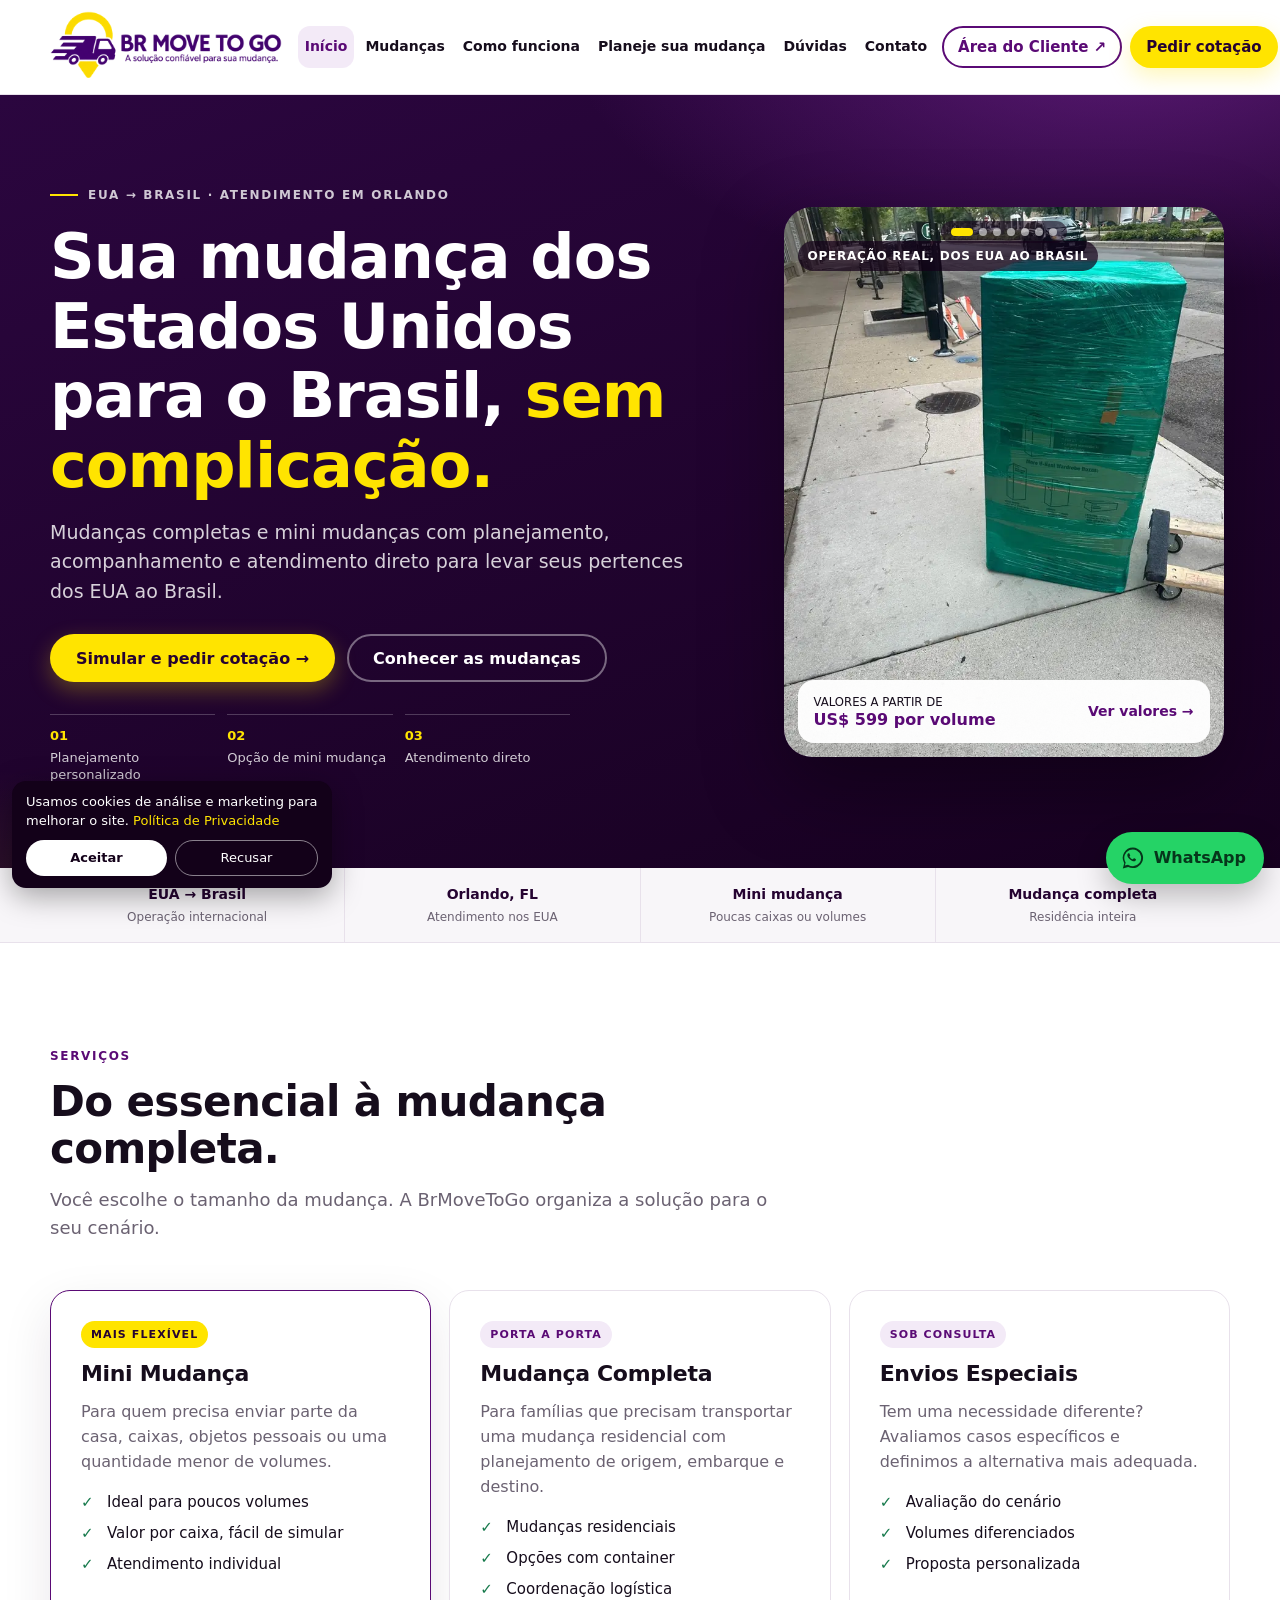
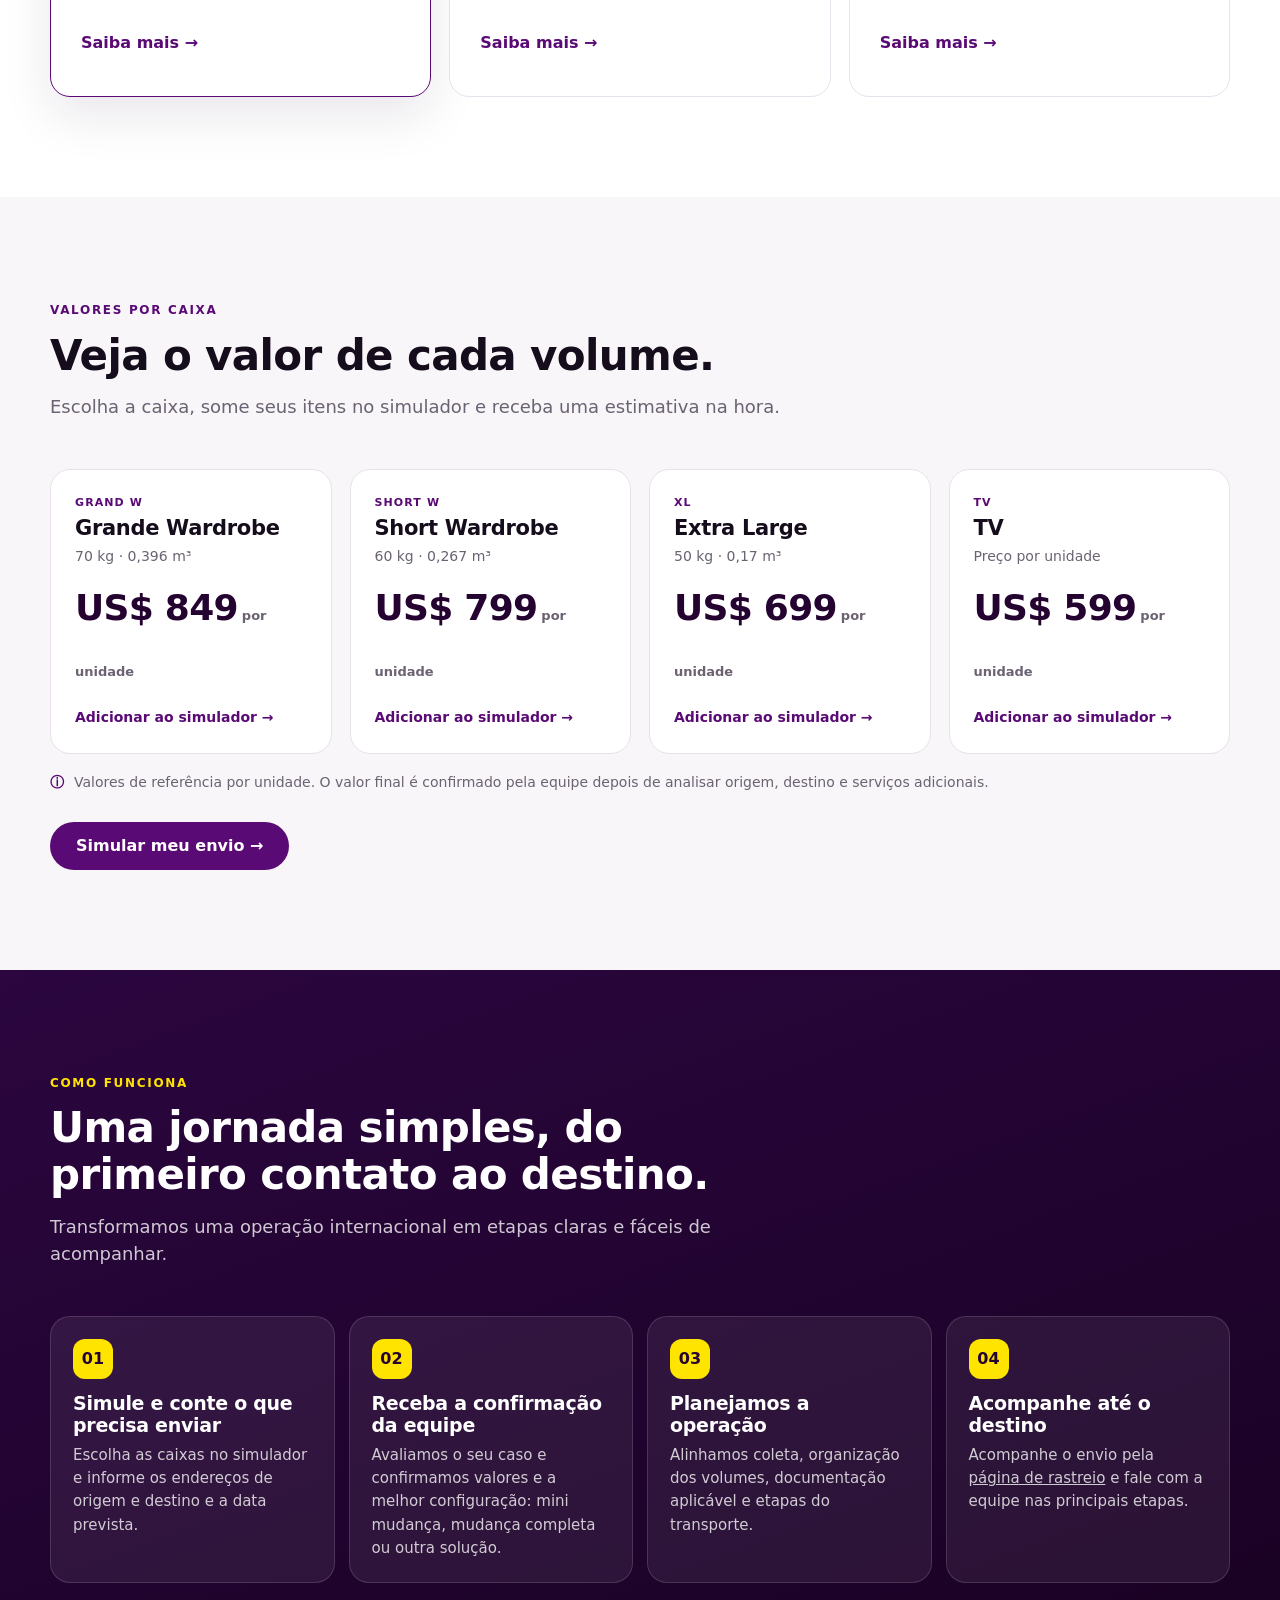
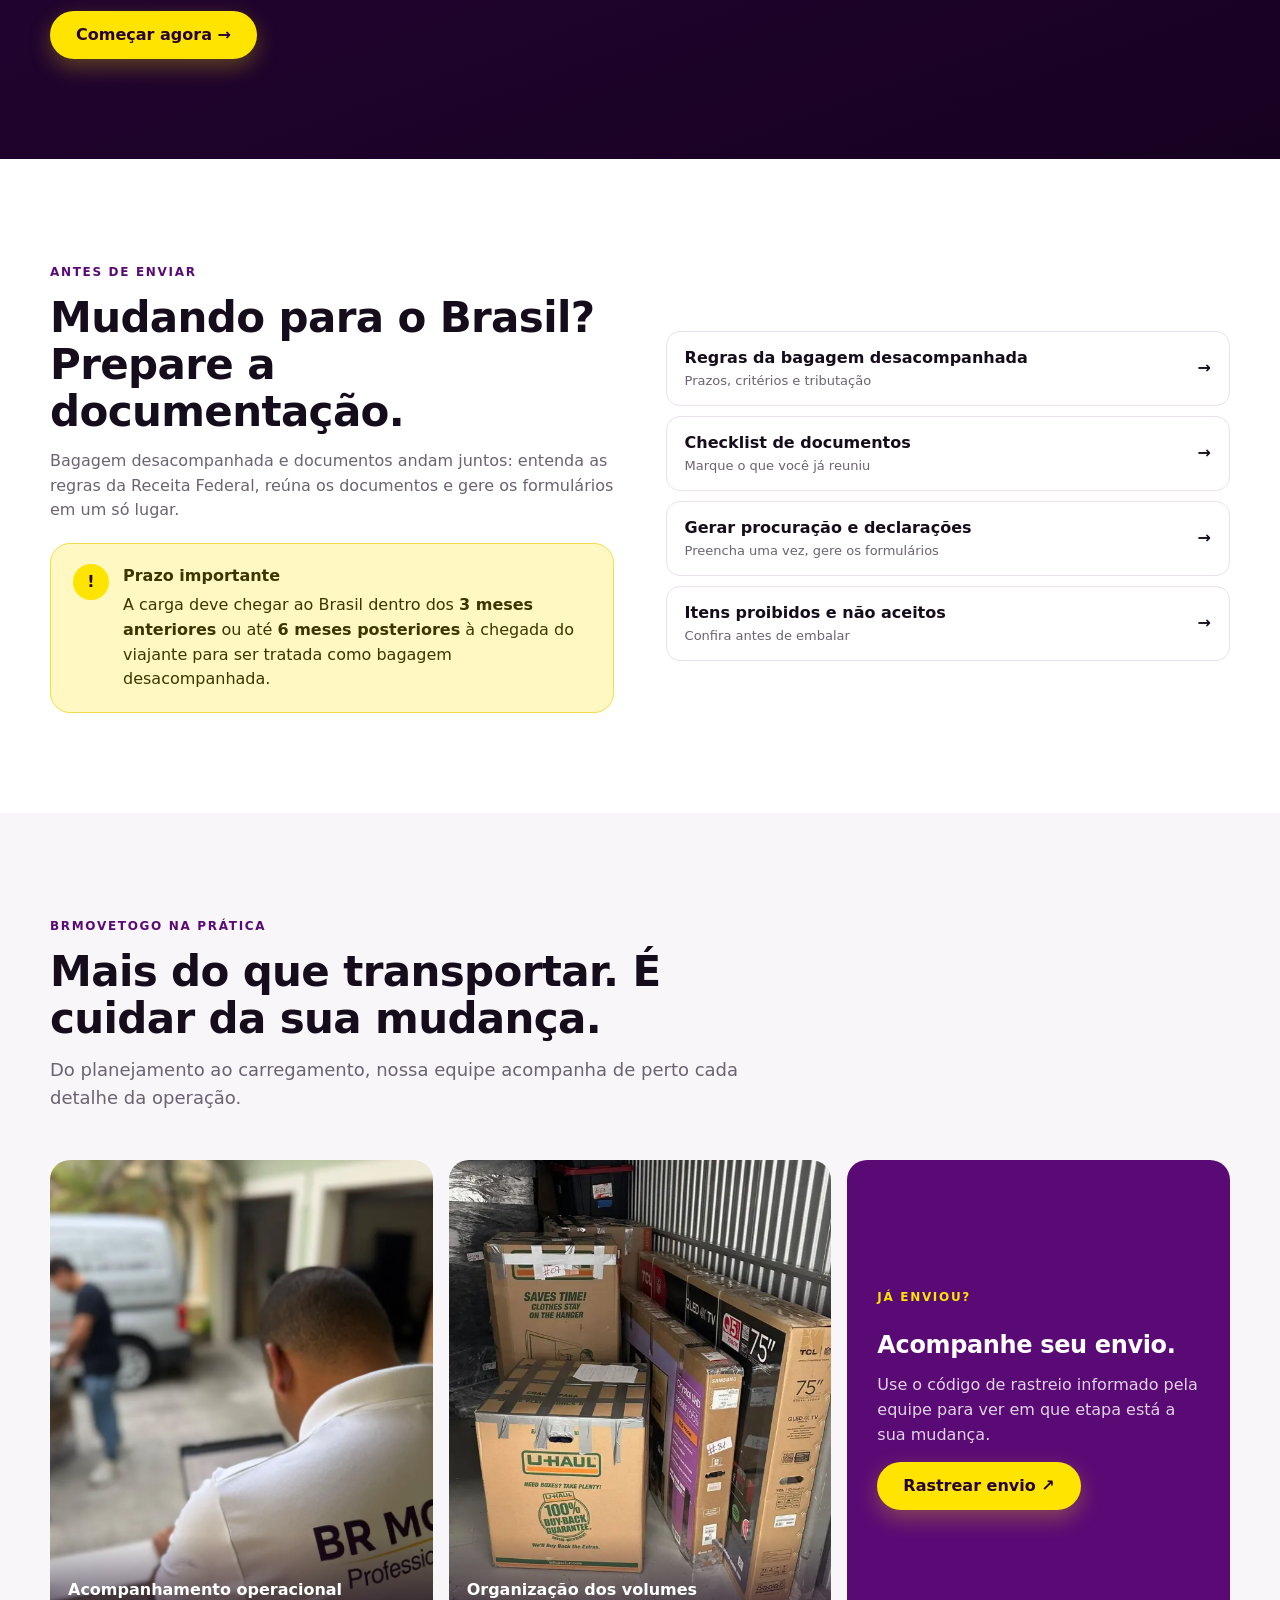
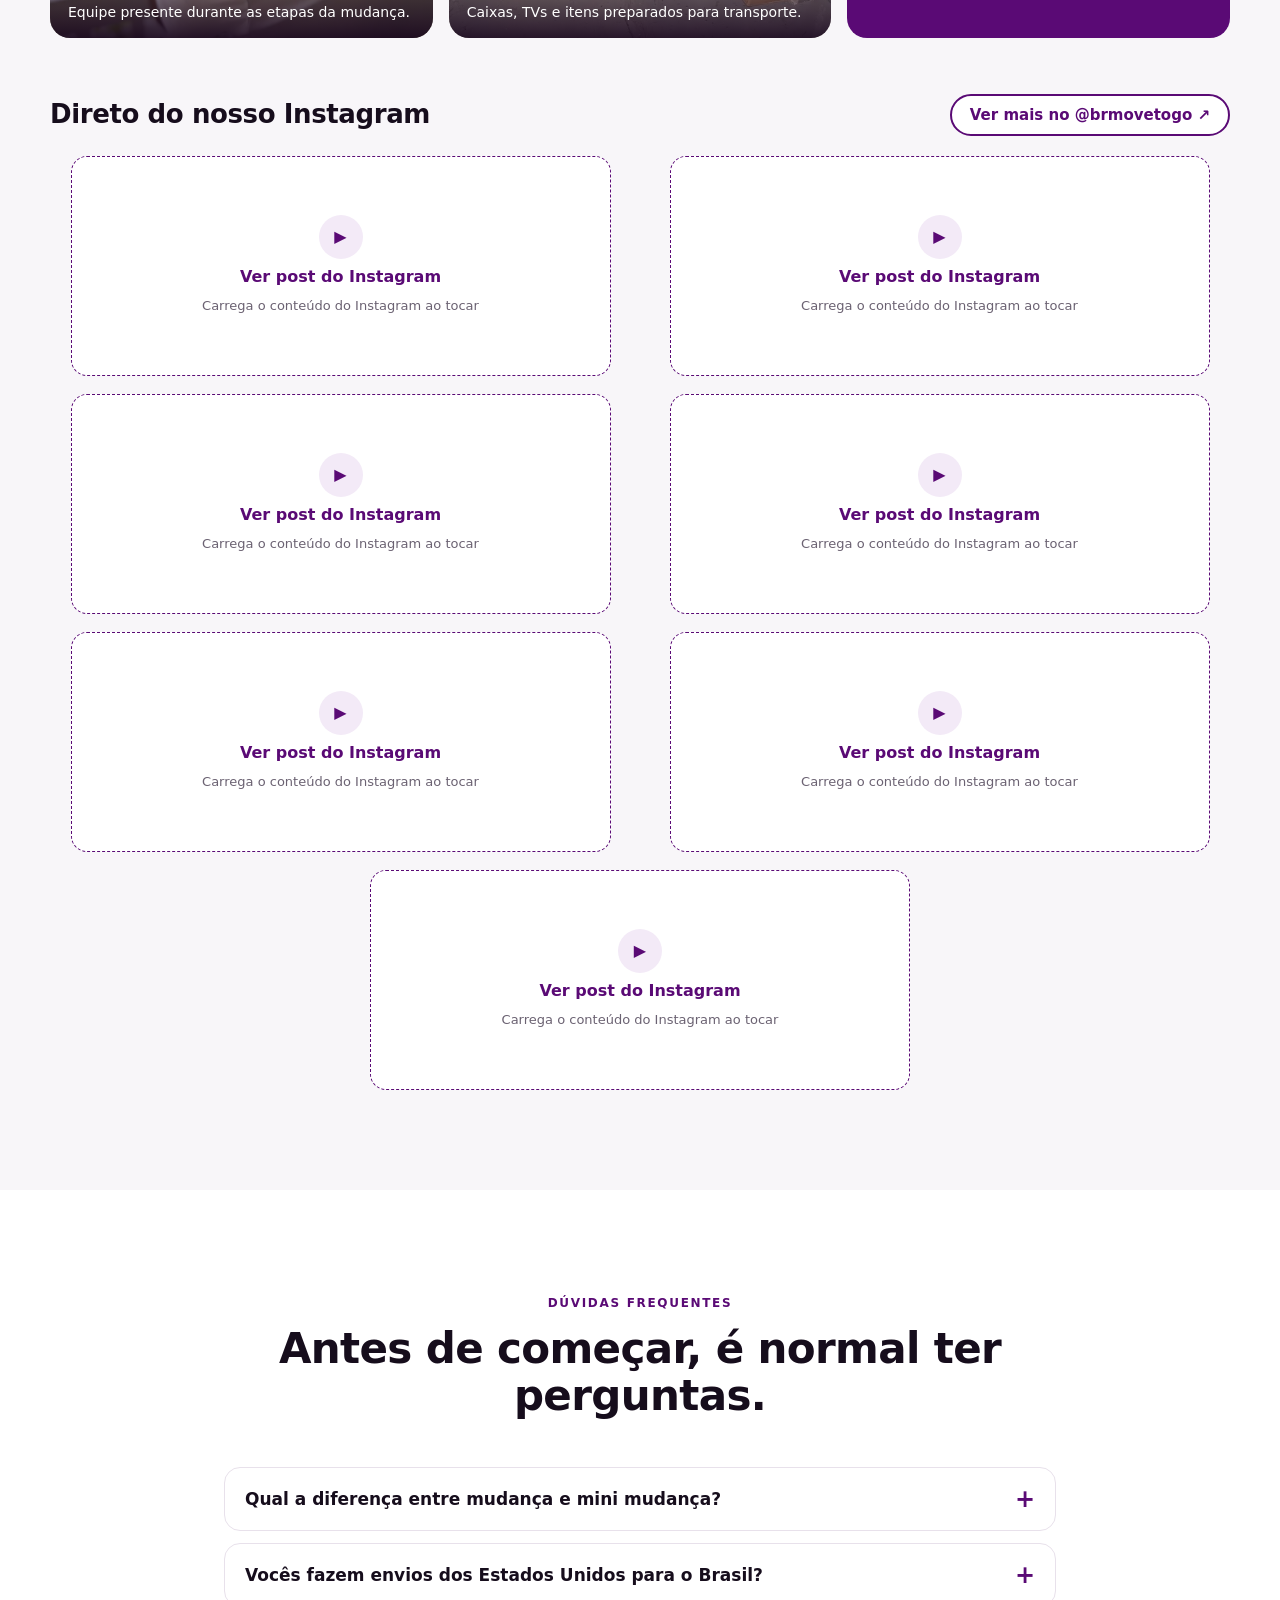
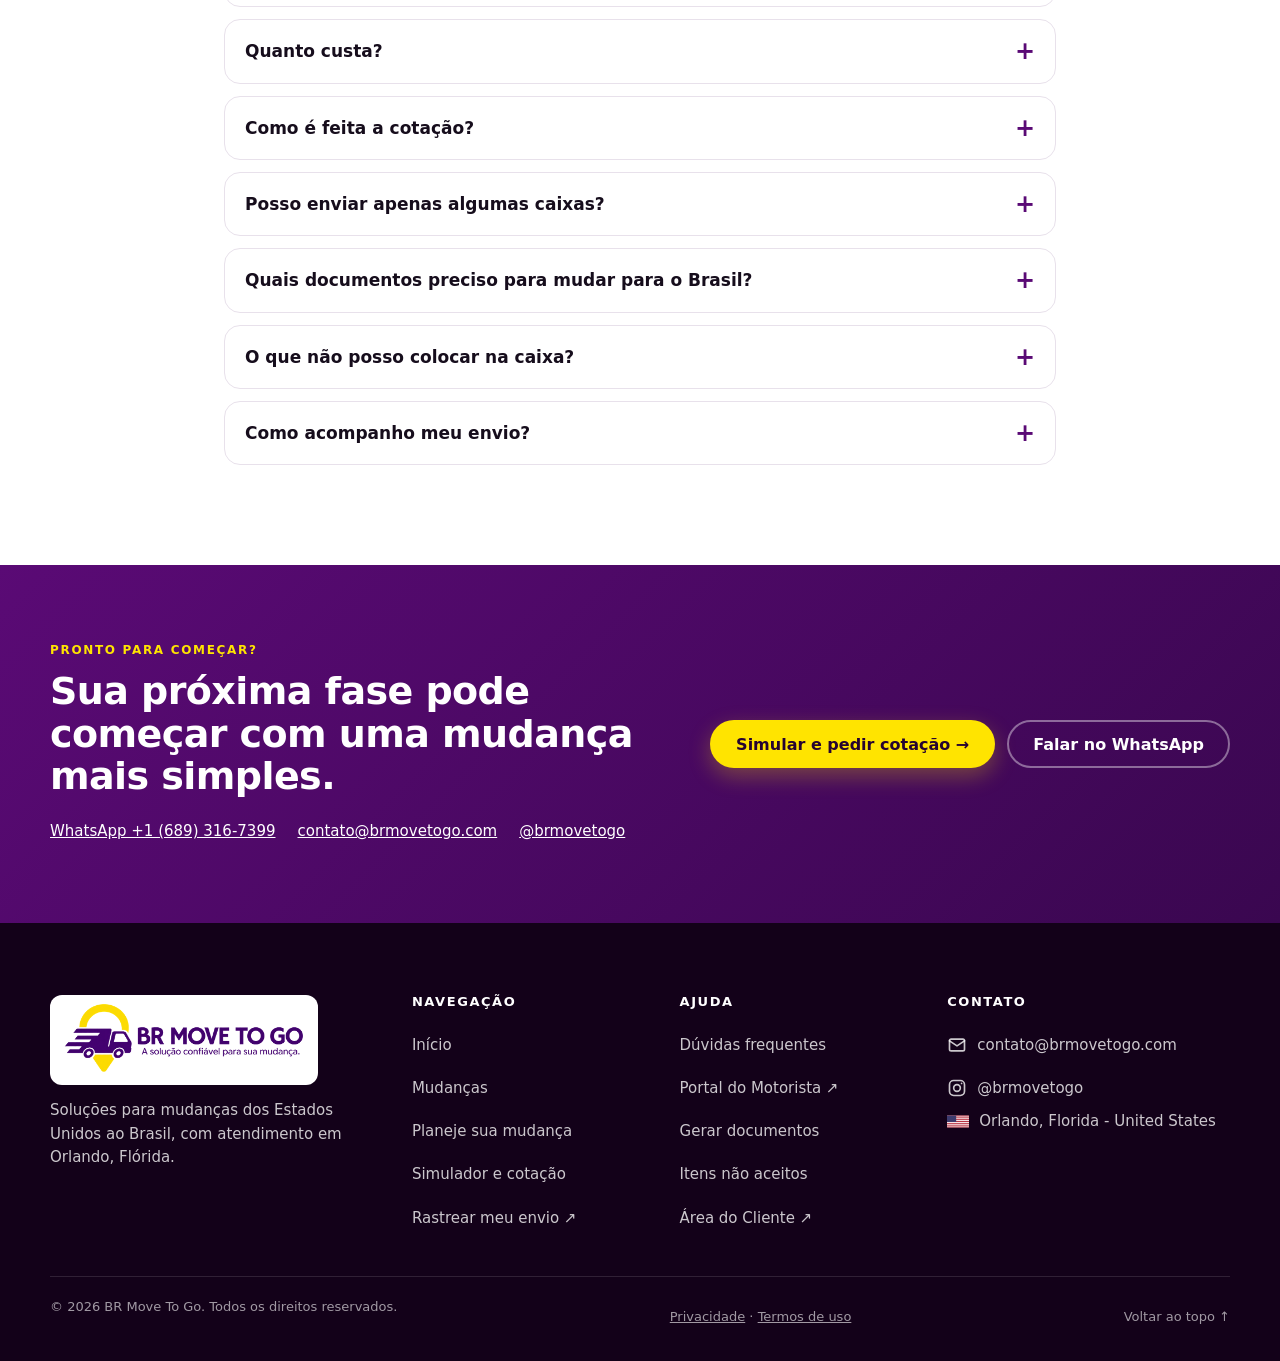
==== index.html @ bf668b3c "Navegação: menu com Como funciona, Planeje sua mudança, Dúvidas, Contato e Área do Cliente; seção Co" ====
<!doctype html>
<html lang="pt-BR">
<head>
  <meta charset="utf-8">
  <meta name="viewport" content="width=device-width,initial-scale=1,viewport-fit=cover">
  <title>BrMoveToGo | Mudanças Internacionais EUA → Brasil</title>
  <meta name="description" content="Mudanças e mini mudanças dos Estados Unidos para o Brasil. Atendimento em Orlando, valores por caixa, simulador e cotação rápida pelo WhatsApp.">
  <meta name="theme-color" content="#2b063f">
  <meta name="robots" content="index,follow,max-image-preview:large">
  <link rel="canonical" href="https://www.brmovetogo.com/">
  <meta property="og:type" content="website">
  <meta property="og:title" content="BrMoveToGo | Mudanças Internacionais EUA → Brasil">
  <meta property="og:description" content="Mudanças e mini mudanças dos Estados Unidos para o Brasil. Atendimento em Orlando, valores por caixa, simulador e cotação rápida pelo WhatsApp.">
  <meta property="og:url" content="https://www.brmovetogo.com/">
  <meta property="og:image" content="https://www.brmovetogo.com/img/og-image.jpg">
  <meta property="og:image:width" content="1200">
  <meta property="og:image:height" content="630">
  <meta property="og:locale" content="pt_BR">
  <meta property="og:site_name" content="BrMoveToGo">
  <meta name="twitter:card" content="summary_large_image">
  <meta name="twitter:title" content="BrMoveToGo | Mudanças Internacionais EUA → Brasil">
  <meta name="twitter:description" content="Mudanças e mini mudanças dos Estados Unidos para o Brasil. Atendimento em Orlando, valores por caixa, simulador e cotação rápida pelo WhatsApp.">
  <meta name="twitter:image" content="https://www.brmovetogo.com/img/og-image.jpg">
  <link rel="icon" href="/favicon.ico" sizes="any">
  <link rel="icon" type="image/png" sizes="48x48" href="/img/favicon-48.png">
  <link rel="apple-touch-icon" href="/img/apple-touch-icon.png">
  <script>document.documentElement.className+=' js'</script>
  <link rel="stylesheet" href="/assets/site.css?v=nav1">
  
  <script type="application/ld+json">{"@context": "https://schema.org", "@graph": [{"@type": "MovingCompany", "@id": "https://www.brmovetogo.com/#empresa", "name": "BR Move To Go", "alternateName": "BrMoveToGo", "url": "https://www.brmovetogo.com/", "logo": "https://www.brmovetogo.com/img/logo.png", "image": "https://www.brmovetogo.com/img/og-image.jpg", "description": "Mudanças e mini mudanças dos Estados Unidos para o Brasil, com atendimento em Orlando, planejamento personalizado e cotação pelo WhatsApp.", "telephone": "+1-689-316-7399", "email": "contato@brmovetogo.com", "address": {"@type": "PostalAddress", "addressLocality": "Orlando", "addressRegion": "FL", "addressCountry": "US"}, "areaServed": [{"@type": "Country", "name": "United States"}, {"@type": "Country", "name": "Brazil"}], "sameAs": ["https://www.instagram.com/brmovetogo/"], "contactPoint": {"@type": "ContactPoint", "telephone": "+1-689-316-7399", "contactType": "customer service", "availableLanguage": ["Portuguese", "English"]}}, {"@type": "WebSite", "@id": "https://www.brmovetogo.com/#site", "url": "https://www.brmovetogo.com/", "name": "BrMoveToGo", "inLanguage": "pt-BR", "publisher": {"@id": "https://www.brmovetogo.com/#empresa"}}, {"@type": "FAQPage", "@id": "https://www.brmovetogo.com/#faq", "mainEntity": [{"@type": "Question", "name": "Qual a diferença entre mudança e mini mudança?", "acceptedAnswer": {"@type": "Answer", "text": "A mini mudança é indicada quando você tem uma quantidade menor de itens ou volumes. A mudança completa atende operações maiores, geralmente envolvendo uma residência com mais itens e necessidade de uma configuração logística mais ampla."}}, {"@type": "Question", "name": "Vocês fazem envios dos Estados Unidos para o Brasil?", "acceptedAnswer": {"@type": "Answer", "text": "Sim. A BrMoveToGo está baseada em Orlando, Flórida, e o foco do atendimento é organizar mudanças e mini mudanças dos Estados Unidos para o Brasil."}}, {"@type": "Question", "name": "Quanto custa?", "acceptedAnswer": {"@type": "Answer", "text": "O valor depende do que você envia. Por unidade: Grande Wardrobe US$ 849, Short Wardrobe US$ 799, Extra Large US$ 699 e TV US$ 599. Some seus itens no simulador; o valor final é confirmado pela equipe depois de analisar origem, destino e serviços adicionais."}}, {"@type": "Question", "name": "Como é feita a cotação?", "acceptedAnswer": {"@type": "Answer", "text": "Você escolhe as caixas e informa origem, destino e data prevista no simulador. Ao enviar, abrimos o WhatsApp com o resumo pronto, e a equipe confirma valores e configuração."}}, {"@type": "Question", "name": "Posso enviar apenas algumas caixas?", "acceptedAnswer": {"@type": "Answer", "text": "Sim. Esse é justamente um dos cenários em que a mini mudança pode fazer sentido. Escolha a quantidade de cada caixa no simulador e informe o destino para avaliarmos."}}, {"@type": "Question", "name": "Quais documentos preciso para mudar para o Brasil?", "acceptedAnswer": {"@type": "Answer", "text": "O processo normalmente envolve documentos de identificação, comprovante de chegada ao Brasil, conhecimento de carga, relação de bens por caixa ou volume e, conforme o caso, comprovantes de residência, documentos familiares, procuração e acesso gov.br. Veja o checklist completo em Bagagem e documentos."}}, {"@type": "Question", "name": "O que não posso colocar na caixa?", "acceptedAnswer": {"@type": "Answer", "text": "Armas de fogo, joias, dinheiro em espécie, celulares, tablets, laptops, medicamentos e suplementos, entre outros itens. Confira a lista completa de itens não aceitos."}}, {"@type": "Question", "name": "Como acompanho meu envio?", "acceptedAnswer": {"@type": "Answer", "text": "Com o código de rastreio informado pela equipe, na página de rastreio."}}]}]}</script>
</head>
<body>
<a class="skip" href="#conteudo">Pular para o conteúdo</a>
<header class="site-header" id="top">
  <div class="container nav-wrap">
    <a class="brand" href="/" aria-label="BrMoveToGo — página inicial"><img src="/img/logo-header.png?v=2" alt="BR Move To Go" width="650" height="202"></a>
    <button class="menu-btn" type="button" aria-expanded="false" aria-controls="menu" aria-label="Abrir menu"><span></span><span></span><span></span></button>
    <nav id="menu" class="nav" aria-label="Navegação principal"><a href="/" aria-current="page">Início</a><a href="/mudancas/">Mudanças</a><a href="/#como-funciona">Como funciona</a><a href="/bagagem-e-documentos/">Planeje sua mudança</a><a href="/#faq">Dúvidas</a><a href="/#contato">Contato</a><a class="btn btn-outline btn-small" href="https://envios.brmovetogo.com/portaldocliente/" target="_blank" rel="noopener" title="Acompanhar envio e enviar documentos">Área do Cliente ↗</a><a class="btn btn-primary btn-small" href="/simulador/">Pedir cotação</a></nav>
  </div>
</header>
<main id="conteudo">

<section class="hero">
  <div class="container hero-inner">
    <div class="hero-copy">
      <div class="eyebrow">EUA → Brasil · Atendimento em Orlando</div>
      <h1>Sua mudança dos Estados Unidos para o Brasil, <em>sem complicação.</em></h1>
      <p class="hero-lead">Mudanças completas e mini mudanças com planejamento, acompanhamento e atendimento direto para levar seus pertences dos EUA ao Brasil.</p>
      <div class="hero-actions">
        <a class="btn btn-primary" href="/simulador/">Simular e pedir cotação →</a>
        <a class="btn btn-ghost" href="/mudancas/">Conhecer as mudanças</a>
      </div>
      <div class="hero-points">
        <div><b>01</b>Planejamento personalizado</div>
        <div><b>02</b>Opção de mini mudança</div>
        <div><b>03</b>Atendimento direto</div>
      </div>
    </div>
    <style>.hero-photo{aspect-ratio:4/5;max-width:440px}.hero-photo .hs{position:absolute;inset:0;width:100%;height:100%;object-fit:cover;opacity:0;transition:opacity .8s ease}.hero-photo .hs.on{opacity:1}.hero-dots{position:absolute;top:14px;left:50%;transform:translateX(-50%);display:flex;justify-content:center;gap:6px;z-index:2;background:rgba(19,1,25,.55);padding:7px 10px;border-radius:999px}.hero-dots button{width:8px;height:8px;border-radius:50%;border:0;padding:0;background:rgba(255,255,255,.55);cursor:pointer;transition:width .25s,background .25s}.hero-dots button{position:relative}.hero-dots button::after{content:"";position:absolute;inset:-14px -4px}.hero-dots button.on{background:#ffe400;width:22px;border-radius:6px}.hero-tag{position:absolute;top:34px;left:14px;z-index:2;background:rgba(19,1,25,.7);color:#fff;font-size:12px;font-weight:700;letter-spacing:.06em;padding:6px 10px;border-radius:999px}@media(prefers-reduced-motion:reduce){.hero-photo .hs{transition:none}}.ig-ph:last-child:nth-child(odd){grid-column:1/-1}</style><div class="hero-photo">
      <img class="hs on" src="/img/coleta-1.webp" alt="Coleta embalada e pronta para envio, em calçada nos EUA" width="720" height="900" fetchpriority="high" decoding="async"><img class="hs" src="/img/coleta-2.webp" alt="Caixa Wardrobe amarrada dentro da van de coleta" width="720" height="900" loading="lazy" decoding="async"><img class="hs" src="/img/coleta-3.webp" alt="Caixas Wardrobe filmadas e identificadas sobre pallet" width="720" height="900" loading="lazy" decoding="async"><img class="hs" src="/img/coleta-4.webp" alt="Volumes numerados e embalados, prontos para sair" width="720" height="900" loading="lazy" decoding="async"><img class="hs" src="/img/coleta-5.webp" alt="Carga carregada no caminhão para entrega" width="720" height="900" loading="lazy" decoding="async"><img class="hs" src="/img/coleta-6.webp" alt="Pallet com caixas identificadas no galpão" width="720" height="900" loading="lazy" decoding="async"><img class="hs" src="/img/coleta-7.webp" alt="Caixas embaladas com filme e numeradas" width="720" height="900" loading="lazy" decoding="async"><span class="hero-tag">OPERAÇÃO REAL, DOS EUA AO BRASIL</span><div class="hero-dots" role="group" aria-label="Fotos de coletas"></div>
      <a class="hero-photo-chip" href="/mudancas/#caixas"><div><small>VALORES A PARTIR DE</small><b>US$ 599 por volume</b></div><span>Ver valores →</span></a>
    </div>
  </div>
</section>
<section class="trust"><div class="container trust-grid">
  <div>EUA → Brasil<small>Operação internacional</small></div>
  <div>Orlando, FL<small>Atendimento nos EUA</small></div>
  <div>Mini mudança<small>Poucas caixas ou volumes</small></div>
  <div>Mudança completa<small>Residência inteira</small></div>
</div></section>

<section class="section" id="servicos">
  <div class="container">
    <div class="section-head reveal"><span class="kicker">SERVIÇOS</span><h2>Do essencial à mudança completa.</h2>
      <p>Você escolhe o tamanho da mudança. A BrMoveToGo organiza a solução para o seu cenário.</p></div>
    <div class="cards-3">
      <article class="card featured reveal"><span class="tag">MAIS FLEXÍVEL</span><h3>Mini Mudança</h3>
        <p>Para quem precisa enviar parte da casa, caixas, objetos pessoais ou uma quantidade menor de volumes.</p>
        <ul><li>Ideal para poucos volumes</li><li>Valor por caixa, fácil de simular</li><li>Atendimento individual</li></ul>
        <a class="text-link" href="/mudancas/#mini">Saiba mais →</a></article>
      <article class="card reveal"><span class="tag">PORTA A PORTA</span><h3>Mudança Completa</h3>
        <p>Para famílias que precisam transportar uma mudança residencial com planejamento de origem, embarque e destino.</p>
        <ul><li>Mudanças residenciais</li><li>Opções com container</li><li>Coordenação logística</li></ul>
        <a class="text-link" href="/mudancas/#completa">Saiba mais →</a></article>
      <article class="card reveal"><span class="tag">SOB CONSULTA</span><h3>Envios Especiais</h3>
        <p>Tem uma necessidade diferente? Avaliamos casos específicos e definimos a alternativa mais adequada.</p>
        <ul><li>Avaliação do cenário</li><li>Volumes diferenciados</li><li>Proposta personalizada</li></ul>
        <a class="text-link" href="/mudancas/#especiais">Saiba mais →</a></article>
    </div>
  </div>
</section>

<section class="section section-alt" id="valores">
  <div class="container">
    <div class="section-head reveal"><span class="kicker">VALORES POR CAIXA</span><h2>Veja o valor de cada volume.</h2>
      <p>Escolha a caixa, some seus itens no simulador e receba uma estimativa na hora.</p></div>
    <div class="price-grid"><a class="price-tile reveal" href="/simulador/?add=grand">
  <span class="tag">Grand W</span><h3>Grande Wardrobe</h3><span class="specs">70 kg · 0,396 m³</span>
  <span class="price">US$ 849<small>por unidade</small></span>
  <span class="go">Adicionar ao simulador →</span></a><a class="price-tile reveal" href="/simulador/?add=short">
  <span class="tag">Short W</span><h3>Short Wardrobe</h3><span class="specs">60 kg · 0,267 m³</span>
  <span class="price">US$ 799<small>por unidade</small></span>
  <span class="go">Adicionar ao simulador →</span></a><a class="price-tile reveal" href="/simulador/?add=xl">
  <span class="tag">XL</span><h3>Extra Large</h3><span class="specs">50 kg · 0,17 m³</span>
  <span class="price">US$ 699<small>por unidade</small></span>
  <span class="go">Adicionar ao simulador →</span></a><a class="price-tile reveal" href="/simulador/?add=tv">
  <span class="tag">TV</span><h3>TV</h3><span class="specs">Preço por unidade</span>
  <span class="price">US$ 599<small>por unidade</small></span>
  <span class="go">Adicionar ao simulador →</span></a></div>
    <p class="price-note"><b>ⓘ</b><span>Valores de referência por unidade. O valor final é confirmado pela equipe depois de analisar origem, destino e serviços adicionais.</span></p>
    <div class="cta-row"><a class="btn btn-purple" href="/simulador/">Simular meu envio →</a></div>
  </div>
</section>

<section class="section section-dark" id="como-funciona">
  <div class="container">
    <div class="section-head reveal"><span class="kicker">COMO FUNCIONA</span><h2>Uma jornada simples, do primeiro contato ao destino.</h2>
      <p>Transformamos uma operação internacional em etapas claras e fáceis de acompanhar.</p></div>
    <div class="steps four"><div class="step reveal"><b>01</b><h3>Simule e conte o que precisa enviar</h3><p>Escolha as caixas no simulador e informe os endereços de origem e destino e a data prevista.</p></div><div class="step reveal"><b>02</b><h3>Receba a confirmação da equipe</h3><p>Avaliamos o seu caso e confirmamos valores e a melhor configuração: mini mudança, mudança completa ou outra solução.</p></div><div class="step reveal"><b>03</b><h3>Planejamos a operação</h3><p>Alinhamos coleta, organização dos volumes, documentação aplicável e etapas do transporte.</p></div><div class="step reveal"><b>04</b><h3>Acompanhe até o destino</h3><p>Acompanhe o envio pela <a href="https://envios.brmovetogo.com/rastreio" target="_blank" rel="noopener" style="text-decoration:underline">página de rastreio</a> e fale com a equipe nas principais etapas.</p></div></div>
    <div class="cta-row"><a class="btn btn-primary" href="/simulador/">Começar agora →</a></div>
  </div>
</section>

<section class="section" id="antes-de-enviar">
  <div class="container split">
    <div class="reveal">
      <span class="kicker">ANTES DE ENVIAR</span>
      <h2 class="h2">Mudando para o Brasil? Prepare a documentação.</h2>
      <p style="color:var(--muted);margin-bottom:20px">Bagagem desacompanhada e documentos andam juntos: entenda as regras da Receita Federal, reúna os documentos e gere os formulários em um só lugar.</p>
      <div class="callout"><div class="ico">!</div><div><strong>Prazo importante</strong>
        A carga deve chegar ao Brasil dentro dos <b>3 meses anteriores</b> ou até <b>6 meses posteriores</b> à chegada do viajante para ser tratada como bagagem desacompanhada.</div></div>
    </div>
    <div class="link-list reveal">
      <a href="/bagagem-e-documentos/#regras"><span>Regras da bagagem desacompanhada<small>Prazos, critérios e tributação</small></span><span>→</span></a>
      <a href="/bagagem-e-documentos/#documentos"><span>Checklist de documentos<small>Marque o que você já reuniu</small></span><span>→</span></a>
      <a href="/bagagem-e-documentos/#gerar"><span>Gerar procuração e declarações<small>Preencha uma vez, gere os formulários</small></span><span>→</span></a>
      <a href="/bagagem-e-documentos/#itens"><span>Itens proibidos e não aceitos<small>Confira antes de embalar</small></span><span>→</span></a>
    </div>
  </div>
</section>

<section class="section section-alt" id="pratica">
  <div class="container">
    <div class="section-head reveal"><span class="kicker">BRMOVETOGO NA PRÁTICA</span><h2>Mais do que transportar. É cuidar da sua mudança.</h2>
      <p>Do planejamento ao carregamento, nossa equipe acompanha de perto cada detalhe da operação.</p></div>
    <div class="gallery">
      <figure class="shot reveal"><img src="/img/operation-main.webp" alt="Profissional BrMoveToGo acompanhando uma operação de mudança" width="1000" height="1000" loading="lazy" decoding="async"><figcaption><b>Acompanhamento operacional</b>Equipe presente durante as etapas da mudança.</figcaption></figure>
      <figure class="shot reveal"><img src="/img/operation-2.webp" alt="Volumes organizados e identificados para envio internacional" width="620" height="1102" loading="lazy" decoding="async"><figcaption><b>Organização dos volumes</b>Caixas, TVs e itens preparados para transporte.</figcaption></figure>
      <div class="track-card reveal"><span class="kicker kicker-light">JÁ ENVIOU?</span><h3>Acompanhe seu envio.</h3>
        <p>Use o código de rastreio informado pela equipe para ver em que etapa está a sua mudança.</p>
        <a class="btn btn-primary" href="https://envios.brmovetogo.com/portaldocliente/" target="_blank" rel="noopener">Rastrear envio ↗</a></div>
    </div>
    <div class="ig-block reveal">
      <style>.ig-block{margin-top:clamp(36px,5vw,56px)}.ig-head{display:flex;flex-wrap:wrap;gap:12px 20px;align-items:center;justify-content:space-between;margin-bottom:20px}.ig-head h3{font-size:clamp(20px,2.6vw,26px);font-weight:800}.ig-grid{display:grid;gap:18px;grid-template-columns:1fr;justify-items:center}.ig-ph{width:100%;max-width:540px;height:220px;display:flex;flex-direction:column;align-items:center;justify-content:center;gap:6px;border:1px dashed var(--purple);border-radius:16px;background:#fff;color:var(--purple);cursor:pointer;font:inherit}.ig-ph b{font-size:16px}.ig-ph small{color:var(--muted);font-size:13px}.ig-ph-i{display:grid;place-items:center;width:44px;height:44px;border-radius:50%;background:#f3eaf7}.ig-frame{width:100%;max-width:540px;height:640px;border:1px solid var(--line);border-radius:16px;background:#fff}@media(min-width:760px){.ig-grid{grid-template-columns:repeat(2,minmax(0,1fr))}}</style>
      <div class="ig-head"><h3>Direto do nosso Instagram</h3><a class="btn btn-outline btn-small" href="https://www.instagram.com/brmovetogo/" target="_blank" rel="noopener">Ver mais no @brmovetogo ↗</a></div>
      <div class="ig-grid"><button type="button" class="ig-ph" data-ig="https://www.instagram.com/p/DdZ-wfAlIBl/embed/"><span class="ig-ph-i">▶</span><b>Ver post do Instagram</b><small>Carrega o conteúdo do Instagram ao tocar</small></button><button type="button" class="ig-ph" data-ig="https://www.instagram.com/p/DYN02p1kplG/embed/"><span class="ig-ph-i">▶</span><b>Ver post do Instagram</b><small>Carrega o conteúdo do Instagram ao tocar</small></button><button type="button" class="ig-ph" data-ig="https://www.instagram.com/p/DXx6J10tIF-/embed/"><span class="ig-ph-i">▶</span><b>Ver post do Instagram</b><small>Carrega o conteúdo do Instagram ao tocar</small></button><button type="button" class="ig-ph" data-ig="https://www.instagram.com/p/DcOmSTEjqKm/embed/"><span class="ig-ph-i">▶</span><b>Ver post do Instagram</b><small>Carrega o conteúdo do Instagram ao tocar</small></button><button type="button" class="ig-ph" data-ig="https://www.instagram.com/p/DfFCWuuPIxl/embed/"><span class="ig-ph-i">▶</span><b>Ver post do Instagram</b><small>Carrega o conteúdo do Instagram ao tocar</small></button><button type="button" class="ig-ph" data-ig="https://www.instagram.com/p/DfI7UslCY78/embed/"><span class="ig-ph-i">▶</span><b>Ver post do Instagram</b><small>Carrega o conteúdo do Instagram ao tocar</small></button><button type="button" class="ig-ph" data-ig="https://www.instagram.com/p/DezH9a0kUf5/embed/"><span class="ig-ph-i">▶</span><b>Ver post do Instagram</b><small>Carrega o conteúdo do Instagram ao tocar</small></button></div>
    </div>
  </div>
</section>

<section class="section" id="faq">
  <div class="container">
    <div class="section-head center reveal"><span class="kicker">DÚVIDAS FREQUENTES</span><h2>Antes de começar, é normal ter perguntas.</h2></div>
    <div class="faq-list"><details class="reveal"><summary>Qual a diferença entre mudança e mini mudança?</summary><p>A mini mudança é indicada quando você tem uma quantidade menor de itens ou volumes. A mudança completa atende operações maiores, geralmente envolvendo uma residência com mais itens e necessidade de uma configuração logística mais ampla.</p></details><details class="reveal"><summary>Vocês fazem envios dos Estados Unidos para o Brasil?</summary><p>Sim. A BrMoveToGo está baseada em Orlando, Flórida, e o foco do atendimento é organizar mudanças e mini mudanças dos Estados Unidos para o Brasil.</p></details><details class="reveal"><summary>Quanto custa?</summary><p>O valor depende do que você envia. Por unidade: Grande Wardrobe US$ 849, Short Wardrobe US$ 799, Extra Large US$ 699 e TV US$ 599. Some seus itens no <a href="/simulador/">simulador</a>; o valor final é confirmado pela equipe depois de analisar origem, destino e serviços adicionais.</p></details><details class="reveal"><summary>Como é feita a cotação?</summary><p>Você escolhe as caixas e informa origem, destino e data prevista no <a href="/simulador/">simulador</a>. Ao enviar, abrimos o WhatsApp com o resumo pronto, e a equipe confirma valores e configuração.</p></details><details class="reveal"><summary>Posso enviar apenas algumas caixas?</summary><p>Sim. Esse é justamente um dos cenários em que a mini mudança pode fazer sentido. Escolha a quantidade de cada caixa no simulador e informe o destino para avaliarmos.</p></details><details class="reveal"><summary>Quais documentos preciso para mudar para o Brasil?</summary><p>O processo normalmente envolve documentos de identificação, comprovante de chegada ao Brasil, conhecimento de carga e relação de bens por caixa ou volume. Conforme o caso, também podem ser necessários comprovantes de residência, documentos familiares, procuração e acesso gov.br. Veja o checklist completo em <a href="/bagagem-e-documentos/#documentos">Bagagem e documentos</a>.</p></details><details class="reveal"><summary>O que não posso colocar na caixa?</summary><p>Armas de fogo, joias, dinheiro em espécie, celulares, tablets, laptops, medicamentos e suplementos, entre outros itens. Confira a <a href="/bagagem-e-documentos/#itens">lista completa de itens não aceitos</a>.</p></details><details class="reveal"><summary>Como acompanho meu envio?</summary><p>Com o código de rastreio informado pela equipe, na <a href="https://envios.brmovetogo.com/rastreio" target="_blank" rel="noopener">página de rastreio</a>.</p></details></div>
  </div>
</section>
<section class="final-cta" id="contato"><div class="container">
  <div><span>PRONTO PARA COMEÇAR?</span><h2>Sua próxima fase pode começar com uma mudança mais simples.</h2>
    <p class="contact-line"><a href="https://wa.me/16893167399?text=Ol%C3%A1%21%20Vim%20pelo%20site%20da%20BrMoveToGo%20e%20gostaria%20de%20solicitar%20uma%20cota%C3%A7%C3%A3o." target="_blank" rel="noopener">WhatsApp +1 (689) 316-7399</a><a href="mailto:contato@brmovetogo.com">contato@brmovetogo.com</a><a href="https://www.instagram.com/brmovetogo/" target="_blank" rel="noopener">@brmovetogo</a></p></div>
  <div class="cta-row" style="margin:0"><a class="btn btn-primary" href="/simulador/">Simular e pedir cotação →</a><a class="btn btn-ghost" href="https://wa.me/16893167399?text=Ol%C3%A1%21%20Vim%20pelo%20site%20da%20BrMoveToGo%20e%20gostaria%20de%20solicitar%20uma%20cota%C3%A7%C3%A3o." target="_blank" rel="noopener">Falar no WhatsApp</a></div>
</div></section>

</main>
<footer class="site-footer">
  <div class="container">
    <div class="footer-grid">
      <div class="footer-brand">
        <img src="/img/logo.png?v=2" alt="BR Move To Go" width="862" height="267" loading="lazy" decoding="async">
        <p>Soluções para mudanças dos Estados Unidos ao Brasil, com atendimento em Orlando, Flórida.</p>
      </div>
      <div>
        <h4>Navegação</h4>
        <ul>
          <li><a href="/">Início</a></li>
          <li><a href="/mudancas/">Mudanças</a></li>
          <li><a href="/bagagem-e-documentos/">Planeje sua mudança</a></li>
          <li><a href="/simulador/">Simulador e cotação</a></li>
          <li><a href="https://envios.brmovetogo.com/rastreio" target="_blank" rel="noopener">Rastrear meu envio ↗</a></li>
        </ul>
      </div>
      <div>
        <h4>Ajuda</h4>
        <ul>
          <li><a href="/#faq">Dúvidas frequentes</a></li>
          <li><a href="https://envios.brmovetogo.com/portaldomotorista/" target="_blank" rel="noopener">Portal do Motorista ↗</a></li>
          <li><a href="/bagagem-e-documentos/#gerar">Gerar documentos</a></li>
          <li><a href="/bagagem-e-documentos/#itens">Itens não aceitos</a></li>
          <li><a href="https://envios.brmovetogo.com/portaldocliente/" target="_blank" rel="noopener">Área do Cliente ↗</a></li>
        </ul>
      </div>
      <div>
        <h4>Contato</h4>
        <ul>
          <li style="display:flex;align-items:center;gap:10px"><svg width="20" height="20" viewBox="0 0 24 24" fill="none" stroke="currentColor" stroke-width="2" stroke-linecap="round" stroke-linejoin="round" aria-hidden="true" style="flex:0 0 20px"><rect x="3" y="5" width="18" height="14" rx="2"/><path d="m3 7 9 6 9-6"/></svg><a href="mailto:contato@brmovetogo.com">contato@brmovetogo.com</a></li>
          <li style="display:flex;align-items:center;gap:10px"><svg width="20" height="20" viewBox="0 0 24 24" fill="none" stroke="currentColor" stroke-width="2" stroke-linecap="round" stroke-linejoin="round" aria-hidden="true" style="flex:0 0 20px"><rect x="3" y="3" width="18" height="18" rx="5"/><circle cx="12" cy="12" r="4"/><circle cx="17.5" cy="6.5" r="1" fill="currentColor" stroke="none"/></svg><a href="https://www.instagram.com/brmovetogo/" target="_blank" rel="noopener">@brmovetogo</a></li>
          <li style="display:flex;align-items:center;gap:10px"><svg width="22" height="15" viewBox="0 0 24 13" aria-label="Estados Unidos" role="img" style="flex:0 0 22px;border-radius:2px"><rect width="24" height="13" fill="#fff"/><rect y="0" width="24" height="1" fill="#b22234"/><rect y="2" width="24" height="1" fill="#b22234"/><rect y="4" width="24" height="1" fill="#b22234"/><rect y="6" width="24" height="1" fill="#b22234"/><rect y="8" width="24" height="1" fill="#b22234"/><rect y="10" width="24" height="1" fill="#b22234"/><rect y="12" width="24" height="1" fill="#b22234"/><rect width="10" height="7" fill="#3c3b6e"/></svg><span>Orlando, Florida - United States</span></li>
        </ul>
      </div>
    </div>
    <div class="footer-bottom">
      <span>© <span id="year">2026</span> BR Move To Go. Todos os direitos reservados.</span>
      <span><button type="button" data-legal="privacy">Privacidade</button> · <button type="button" data-legal="terms">Termos de uso</button></span>
      <a href="#top">Voltar ao topo ↑</a>
    </div>
  </div>
</footer>
<a class="wa-float" href="https://wa.me/16893167399?text=Ol%C3%A1%21%20Vim%20pelo%20site%20da%20BrMoveToGo%20e%20gostaria%20de%20solicitar%20uma%20cota%C3%A7%C3%A3o." target="_blank" rel="noopener" aria-label="Falar com a BrMoveToGo pelo WhatsApp"><svg viewBox="0 0 32 32" aria-hidden="true"><path d="M19.11 17.21c-.26-.13-1.55-.76-1.79-.85-.24-.09-.42-.13-.59.13-.17.26-.68.85-.83 1.02-.15.17-.31.2-.57.07-.26-.13-1.1-.41-2.1-1.29-.78-.69-1.3-1.54-1.45-1.8-.15-.26-.02-.4.11-.53.12-.12.26-.31.39-.46.13-.15.17-.26.26-.44.09-.17.04-.33-.02-.46-.07-.13-.59-1.42-.81-1.94-.21-.51-.43-.44-.59-.45h-.5c-.17 0-.46.07-.7.33-.24.26-.92.9-.92 2.2s.94 2.55 1.07 2.73c.13.17 1.85 2.83 4.49 3.97.63.27 1.12.43 1.5.55.63.2 1.2.17 1.65.1.5-.07 1.55-.63 1.77-1.24.22-.61.22-1.13.15-1.24-.06-.11-.24-.17-.5-.3z"/><path d="M16.03 3.2A12.62 12.62 0 0 0 5.2 22.31L3.5 28.8l6.64-1.74A12.6 12.6 0 1 0 16.03 3.2zm0 22.94c-2.02 0-4-.55-5.72-1.59l-.41-.24-3.94 1.03 1.05-3.84-.27-.42a10.35 10.35 0 1 1 9.29 5.06z"/></svg><b>WhatsApp</b></a>
<div class="legal-modal" id="privacyModal" aria-hidden="true" role="dialog" aria-modal="true" aria-label="Política de Privacidade">
  <div class="legal-dialog">
    <button class="legal-close" type="button" aria-label="Fechar">×</button>
    <style>.legal-dialog p b{color:var(--ink)}.legal-dialog a{color:var(--purple)}</style>
    <span class="kicker">PRIVACIDADE</span>
    <h2>Política de Privacidade</h2>
    <p><b>Quem somos.</b> O site brmovetogo.com é operado pela BR Move To Go LLC (EIN 37-2155018), com sede em Orlando, Florida (EUA), responsável pelo tratamento dos dados descritos aqui. Contato para assuntos de privacidade: <a href="mailto:contato@brmovetogo.com">contato@brmovetogo.com</a>.</p>
    <p><b>Dados que coletamos.</b> (1) Dados que você informa no simulador: itens e quantidades, CEP/ZIP, cidade, estado, endereço de destino e, se quiser, uma descrição. Eles são usados para montar a sua cotação. (2) Dados de navegação, coletados apenas se você aceitar os cookies: páginas visitadas, tipo de dispositivo, origem do acesso e cliques no botão de WhatsApp.</p>
    <p><b>Para que usamos.</b> Responder à sua solicitação de cotação e contratar o serviço, se for o caso; entender como o site é usado e melhorá-lo; e medir e otimizar a divulgação do nosso serviço.</p>
    <p><b>Como o contato acontece.</b> O simulador não envia seus dados a um servidor nosso: ele monta uma mensagem e abre o WhatsApp, serviço da Meta Platforms, sujeito à política de privacidade dela. A conversa a partir daí é registrada no seu WhatsApp e no nosso.</p>
    <p><b>Cookies e ferramentas de terceiros.</b> Com a sua autorização, usamos o Google Analytics (estatísticas de uso) e o Meta Pixel (medição de campanhas). Se você recusar, essas ferramentas não são carregadas. Os posts do Instagram exibidos no site podem gravar cookies próprios da Meta. Ao preencher CEP ou ZIP, o número é consultado em serviços públicos (ViaCEP, BrasilAPI e zippopotam.us) para completar o endereço.</p>
    <p><b>Compartilhamento.</b> Não vendemos seus dados. Eles podem ser tratados por prestadores que usamos para operar o serviço (como Google, Meta e Amazon Web Services, que hospeda o site), inclusive fora do Brasil, e por parceiros logísticos envolvidos na sua mudança, quando você contratar.</p>
    <p><b>Por quanto tempo.</b> Mantemos os dados de cotação pelo tempo necessário para atender você e cumprir obrigações legais e contratuais; dados de análise seguem os prazos configurados nas ferramentas de terceiros.</p>
    <p><b>Seus direitos.</b> Conforme a LGPD, você pode pedir confirmação do tratamento, acesso, correção, anonimização ou exclusão de dados, portabilidade, informações sobre compartilhamento e a revogação do consentimento. Escreva para <a href="mailto:contato@brmovetogo.com">contato@brmovetogo.com</a>. Você também pode alterar a escolha de cookies apagando os dados do site no seu navegador.</p>
    <p><b>Cuidados.</b> Não envie documentos pessoais, dados bancários ou informações sensíveis no campo de descrição. Informações necessárias à contratação são tratadas diretamente com a nossa equipe.</p>
    <p><b>Atualizações.</b> Podemos atualizar esta política. Última atualização: outubro de 2026.</p>
  </div>
</div>
<div class="legal-modal" id="termsModal" aria-hidden="true" role="dialog" aria-modal="true" aria-label="Termos de Uso">
  <div class="legal-dialog">
    <button class="legal-close" type="button" aria-label="Fechar">×</button>
    <style>.legal-dialog p b{color:var(--ink)}.legal-dialog a{color:var(--purple)}</style>
    <span class="kicker">TERMOS</span>
    <h2>Termos de Uso</h2>
    <p><b>Quem somos.</b> Este site é operado pela BR Move To Go LLC (EIN 37-2155018), com sede em Orlando, Florida (EUA). Ao usar o site, você concorda com estes termos.</p>
    <p><b>Caráter informativo.</b> As informações, os valores e as estimativas apresentados neste site têm finalidade informativa. O simulador de volume não constitui proposta comercial, preço final, prazo garantido ou confirmação de disponibilidade.</p>
    <p><b>Valores.</b> Os valores por volume são exibidos em dólares americanos (US$) e podem mudar sem aviso prévio. O valor final depende da análise do seu caso, do conteúdo, do peso e das dimensões reais e do destino, e só vale quando constar na proposta enviada por nossa equipe.</p>
    <p><b>Desconto progressivo.</b> Em envios com maior quantidade de caixas, a equipe poderá aplicar um desconto progressivo. O desconto é definido pela equipe, depende da análise do caso e não é garantido nem calculado pelo simulador; o valor final consta na proposta enviada.</p>
    <p><b>Contratação.</b> A contratação dos serviços ocorre somente após análise do cenário, apresentação da proposta aplicável e aceite entre as partes. Clicar no WhatsApp ou enviar uma cotação pelo simulador não gera contrato nem reserva de coleta.</p>
    <p><b>Suas informações.</b> Você é responsável por informar dados corretos e completos. Informações incorretas podem alterar o valor, o prazo ou a possibilidade de transporte.</p>
    <p><b>Itens permitidos.</b> Alguns itens não podem ser enviados ou exigem condições especiais, conforme as regras das companhias de transporte e as leis dos EUA e do Brasil. Consulte nossa equipe antes de embalar qualquer item incerto.</p>
    <p><b>Links e serviços de terceiros.</b> O site pode conter links e conteúdos de terceiros, como WhatsApp e Instagram. Não controlamos esses serviços e não somos responsáveis por seu conteúdo ou por suas políticas.</p>
    <p><b>Propriedade intelectual.</b> Textos, imagens, logotipo e demais conteúdos do site pertencem à BR Move To Go LLC ou são usados com autorização. Não é permitido copiá-los ou reutilizá-los sem permissão.</p>
    <p><b>Limitação.</b> Nos limites da lei, não nos responsabilizamos por decisões tomadas apenas com base nas estimativas do site, nem por indisponibilidades temporárias do site ou de serviços de terceiros.</p>
    <p><b>Alterações e contato.</b> Podemos atualizar estes termos a qualquer momento. Dúvidas: <a href="mailto:contato@brmovetogo.com">contato@brmovetogo.com</a>. Última atualização: outubro de 2026.</p>
  </div>
</div>

<script src="/assets/site.js?v=ux3" defer></script>
<script>(function(){var p=document.querySelector(".hero-photo");if(!p)return;var s=[].slice.call(p.querySelectorAll(".hs")),d=p.querySelector(".hero-dots"),i=0,t,rm=window.matchMedia&&matchMedia("(prefers-reduced-motion: reduce)").matches;s.forEach(function(_,k){var b=document.createElement("button");b.type="button";b.setAttribute("aria-label","Foto "+(k+1));b.onclick=function(){go(k);play()};d.appendChild(b)});function go(n){i=(n+s.length)%s.length;s.forEach(function(e,k){e.classList.toggle("on",k===i)});[].forEach.call(d.children,function(b,k){b.classList.toggle("on",k===i)})}function play(){clearInterval(t);if(!rm)t=setInterval(function(){go(i+1)},4500)}p.addEventListener("mouseenter",function(){clearInterval(t)});p.addEventListener("mouseleave",play);var x=0;p.addEventListener("touchstart",function(e){x=e.touches[0].clientX},{passive:true});p.addEventListener("touchend",function(e){var dx=e.changedTouches[0].clientX-x;if(Math.abs(dx)>40){go(i+(dx<0?1:-1));play()}});document.addEventListener("visibilitychange",function(){document.hidden?clearInterval(t):play()});go(0);play()})()</script>
<script src="/assets/track.js?v=ux3" defer></script></body>
</html>
---- assets/site.css ----
:root{--purple:#5a0a75;--purple-2:#7f28a0;--purple-dark:#250331;--purple-deep:#130119;--yellow:#ffe400;--yellow-soft:#fff6a6;--ink:#160d1c;--muted:#6b6272;--line:#e8e1eb;--bg:#f8f6f9;--white:#fff;--ok:#16794b;--danger:#b42318;--warn:#8a5a00;--r:20px;--r-sm:12px;--shadow:0 18px 50px rgba(37,3,49,.10);--header-h:72px;--gutter:20px;--font:system-ui,-apple-system,"Segoe UI",Roboto,"Helvetica Neue",Arial,sans-serif}@media(min-width:600px){:root{--gutter:32px}}@media(min-width:1000px){:root{--header-h:94px}}*,*::before,*::after{box-sizing:border-box}html{scroll-behavior:smooth;-webkit-text-size-adjust:100%;scroll-padding-top:calc(var(--header-h) + 64px)}body{margin:0;font-family:var(--font);color:var(--ink);background:#fff;line-height:1.55;-webkit-font-smoothing:antialiased;overflow-x:hidden}body.menu-open{overflow:hidden}img{max-width:100%;height:auto;display:block}a{color:inherit;text-decoration:none}button,input,select,textarea{font:inherit;color:inherit}h1,h2,h3,h4{line-height:1.12;letter-spacing:-.015em;margin:0}p{margin:0}ul{margin:0;padding:0;list-style:none}:focus-visible{outline:3px solid rgba(127,40,160,.55);outline-offset:2px;border-radius:6px}.skip{position:absolute;left:-999px;top:8px;background:var(--yellow);color:var(--purple-dark);padding:10px 14px;border-radius:10px;font-weight:700;z-index:300}.skip:focus{left:8px}.container{width:min(1180px,calc(100% - 2*var(--gutter)));margin-inline:auto}.sr-only{position:absolute;width:1px;height:1px;overflow:hidden;clip:rect(0 0 0 0);white-space:nowrap}.btn{display:inline-flex;align-items:center;justify-content:center;gap:10px;min-height:48px;padding:12px 24px;border-radius:999px;border:2px solid transparent;font-weight:750;font-size:16px;line-height:1.2;cursor:pointer;transition:transform .15s,background .15s,box-shadow .15s;text-align:center}.btn:hover{transform:translateY(-1px)}.btn-primary{background:var(--yellow);color:var(--purple-dark);box-shadow:0 8px 22px rgba(255,228,0,.28)}.btn-primary:hover{background:#fff03a}.btn-purple{background:var(--purple);color:#fff}.btn-purple:hover{background:var(--purple-2)}.btn-ghost{background:transparent;color:#fff;border-color:rgba(255,255,255,.4)}.btn-ghost:hover{background:rgba(255,255,255,.1)}.btn-outline{background:#fff;color:var(--purple);border-color:var(--purple)}.btn-outline:hover{background:#f6edf9}.btn-wa{background:#25d366;color:#06361b}.btn-wa:hover{background:#2fe173}.btn-small{min-height:42px;padding:9px 18px;font-size:15px}.btn[disabled]{opacity:.55;cursor:not-allowed;transform:none}.text-link{display:inline-flex;gap:8px;align-items:center;font-weight:750;color:var(--purple)}.text-link:hover{text-decoration:underline}.site-header{position:sticky;top:0;z-index:200;background:rgba(255,255,255,.97);-webkit-backdrop-filter:saturate(1.4) blur(10px);backdrop-filter:saturate(1.4) blur(10px);border-bottom:1px solid var(--line);transition:box-shadow .2s}.site-header.scrolled{box-shadow:0 8px 28px rgba(37,3,49,.08)}.nav-wrap{display:flex;align-items:center;justify-content:space-between;height:var(--header-h);gap:16px}.brand{display:flex;align-items:center;flex:0 0 auto}.brand img{height:52px;width:auto}@media(min-width:1000px){.brand img{height:72px}}.menu-btn{display:flex;flex-direction:column;justify-content:center;gap:5px;width:48px;height:48px;border:0;background:none;padding:12px;border-radius:12px;cursor:pointer}.menu-btn span{display:block;height:2px;background:var(--purple-dark);border-radius:2px;transition:transform .2s,opacity .2s}.menu-btn[aria-expanded="true"] span:nth-child(1){transform:translateY(7px) rotate(45deg)}.menu-btn[aria-expanded="true"] span:nth-child(2){opacity:0}.menu-btn[aria-expanded="true"] span:nth-child(3){transform:translateY(-7px) rotate(-45deg)}.nav{position:fixed;left:0;right:0;top:var(--header-h);display:flex;flex-direction:column;align-items:stretch;gap:2px;background:#fff;padding:12px var(--gutter) 24px;border-bottom:1px solid var(--line);box-shadow:0 24px 40px rgba(37,3,49,.12);max-height:calc(100vh - var(--header-h));max-height:calc(100dvh - var(--header-h));overflow:auto;opacity:0;visibility:hidden;transform:translateY(-8px);transition:opacity .18s,transform .18s,visibility .18s}.nav.open{opacity:1;visibility:visible;transform:none}.nav a:not(.btn){padding:14px 12px;border-radius:12px;font-weight:650;font-size:17px}.nav a:not(.btn):hover{background:var(--bg)}.nav a[aria-current="page"]{color:var(--purple);background:#f3eaf7}.nav .btn{margin-top:10px}@media(min-width:1180px){.menu-btn{display:none}.nav{position:static;flex-direction:row;align-items:center;gap:4px;padding:0;border:0;box-shadow:none;background:none;max-height:none;overflow:visible;opacity:1;visibility:visible;transform:none}.nav a:not(.btn){padding:10px 14px;font-size:15px}.nav .btn{margin:0 0 0 10px}}.hero{background:radial-gradient(900px 420px at 88% -8%,rgba(127,40,160,.6),transparent 62%),radial-gradient(600px 300px at -5% 110%,rgba(255,228,0,.10),transparent 60%),linear-gradient(160deg,#2b063f 0%,#170120 100%);color:#fff;overflow:hidden}.hero-inner{display:grid;gap:36px;padding:clamp(36px,7vw,84px) 0;align-items:center}@media(min-width:800px){.hero-inner{grid-template-columns:1.2fr .8fr;gap:48px}}.eyebrow{display:inline-flex;align-items:center;gap:10px;font-size:12px;font-weight:800;letter-spacing:.14em;text-transform:uppercase;color:rgba(255,255,255,.78);margin-bottom:18px}.eyebrow::before{content:"";width:28px;height:2px;background:var(--yellow)}.hero h1{font-size:clamp(34px,5.6vw,62px);font-weight:850;margin-bottom:18px}.hero h1 em{font-style:normal;color:var(--yellow)}.hero-lead{font-size:clamp(16px,1.9vw,19px);color:rgba(255,255,255,.82);max-width:34em;margin-bottom:28px}.hero-actions{display:flex;flex-wrap:wrap;gap:12px;margin-bottom:32px}.hero-points{display:grid;grid-template-columns:repeat(3,minmax(0,1fr));gap:12px;max-width:520px}.hero-points div{border-top:1px solid rgba(255,255,255,.22);padding-top:12px;font-size:13px;color:rgba(255,255,255,.8);line-height:1.35}.hero-points b{display:block;color:var(--yellow);font-size:13px;margin-bottom:4px}.hero-photo{position:relative;border-radius:28px;overflow:hidden;box-shadow:0 30px 80px rgba(0,0,0,.35);max-width:460px;width:100%;margin-inline:auto;aspect-ratio:1/1;background:#2b063f}.hero-photo img{width:100%;height:100%;object-fit:cover}.hero-photo-chip{position:absolute;left:14px;right:14px;bottom:14px;display:flex;align-items:center;justify-content:space-between;gap:12px;background:rgba(255,255,255,.96);color:var(--ink);padding:12px 16px;border-radius:16px;font-size:14px;line-height:1.3}.hero-photo-chip b{display:block;font-size:16px;color:var(--purple)}.hero-photo-chip span{font-weight:800;color:var(--purple);white-space:nowrap}.page-hero{background:linear-gradient(160deg,#2b063f 0%,#170120 100%);color:#fff;padding:clamp(34px,6vw,64px) 0}.page-hero h1{font-size:clamp(30px,5vw,50px);font-weight:850;margin-bottom:14px;max-width:18em}.page-hero p{font-size:clamp(16px,1.8vw,19px);color:rgba(255,255,255,.82);max-width:40em}.crumbs{display:flex;flex-wrap:wrap;gap:8px;font-size:13px;color:rgba(255,255,255,.65);margin-bottom:16px}.crumbs a:hover{color:var(--yellow)}.crumbs span[aria-hidden]{opacity:.5}.trust{background:var(--bg);border-bottom:1px solid var(--line)}.trust-grid{display:grid;grid-template-columns:repeat(2,minmax(0,1fr));gap:1px;background:var(--line)}.trust-grid div{background:var(--bg);padding:16px 12px;text-align:center;font-weight:750;font-size:14px;color:var(--purple-dark)}.trust-grid small{display:block;font-weight:500;color:var(--muted);font-size:12px;margin-top:2px}@media(min-width:800px){.trust-grid{grid-template-columns:repeat(4,minmax(0,1fr))}}.section{padding:clamp(52px,8vw,100px) 0}.section-alt{background:var(--bg)}.section-dark{background:linear-gradient(160deg,#2b063f 0%,#170120 100%);color:#fff}.kicker{display:inline-block;font-size:12px;font-weight:850;letter-spacing:.14em;text-transform:uppercase;color:var(--purple);margin-bottom:12px}.section-dark .kicker,.kicker-light{color:var(--yellow)}.section-head{max-width:46rem;margin-bottom:clamp(28px,4vw,48px)}.section-head.center{margin-inline:auto;text-align:center}.section-head h2,.h2{font-size:clamp(26px,4vw,42px);font-weight:850;margin-bottom:14px}.section-head p{color:var(--muted);font-size:clamp(16px,1.6vw,18px)}.section-dark .section-head p{color:rgba(255,255,255,.78)}.cta-row{display:flex;flex-wrap:wrap;gap:12px;margin-top:28px}.cards-3{display:grid;gap:18px}@media(min-width:800px){.cards-3{grid-template-columns:repeat(3,minmax(0,1fr))}}.card{background:#fff;border:1px solid var(--line);border-radius:var(--r);padding:clamp(22px,3vw,30px);display:flex;flex-direction:column;gap:14px}.card.featured{border-color:var(--purple);box-shadow:var(--shadow)}.card h3{font-size:22px;font-weight:800}.card p{color:var(--muted)}.card .tag{align-self:flex-start;background:#f3eaf7;color:var(--purple);font-size:11px;font-weight:850;letter-spacing:.1em;padding:5px 10px;border-radius:999px}.card.featured .tag{background:var(--yellow);color:var(--purple-dark)}.card ul{display:grid;gap:8px;margin:2px 0 6px}.card li{position:relative;padding-left:26px;font-size:15px}.card li::before{content:"✓";position:absolute;left:0;top:0;color:var(--ok);font-weight:900}.card .text-link{margin-top:auto}.price-grid{display:grid;gap:14px;grid-template-columns:repeat(2,minmax(0,1fr))}@media(min-width:1000px){.price-grid{grid-template-columns:repeat(4,minmax(0,1fr));gap:18px}}.price-tile{position:relative;display:flex;flex-direction:column;gap:6px;background:#fff;border:1px solid var(--line);border-radius:var(--r);padding:clamp(16px,2.4vw,24px);transition:border-color .15s,transform .15s,box-shadow .15s}.price-tile:hover{border-color:var(--purple);transform:translateY(-2px);box-shadow:var(--shadow)}.price-tile .tag{font-size:11px;font-weight:850;letter-spacing:.1em;color:var(--purple);text-transform:uppercase}.price-tile h3{font-size:clamp(17px,2vw,21px);font-weight:800}.price-tile .specs{font-size:14px;color:var(--muted)}.price-tile .price{font-size:clamp(26px,3.4vw,36px);font-weight:850;color:var(--purple-dark);margin-top:6px;letter-spacing:-.02em}.price-tile .price small{font-size:13px;font-weight:600;color:var(--muted);letter-spacing:0;margin-left:4px}.price-tile .go{margin-top:auto;padding-top:10px;font-size:14px;font-weight:750;color:var(--purple)}.price-note{margin-top:18px;font-size:14px;color:var(--muted);display:flex;gap:10px}.price-note b{color:var(--purple)}.box-feature{display:grid;gap:24px;align-items:center;margin-top:32px;background:var(--bg);border-radius:var(--r);padding:clamp(18px,3vw,32px)}@media(min-width:800px){.box-feature{grid-template-columns:240px 1fr;gap:36px}}.box-feature img{border-radius:16px;max-width:240px;margin-inline:auto;box-shadow:var(--shadow)}.box-feature h3{font-size:22px;margin-bottom:10px}.box-feature p{color:var(--muted)}.steps{display:grid;gap:14px;counter-reset:s}@media(min-width:800px){.steps{grid-template-columns:repeat(2,minmax(0,1fr))}}@media(min-width:1100px){.steps.four{grid-template-columns:repeat(4,minmax(0,1fr))}}.step{background:rgba(255,255,255,.07);border:1px solid rgba(255,255,255,.14);border-radius:var(--r);padding:22px}.section:not(.section-dark) .step{background:#fff;border-color:var(--line)}.step b{display:inline-grid;place-items:center;width:40px;height:40px;border-radius:12px;background:var(--yellow);color:var(--purple-dark);font-weight:900;margin-bottom:14px}.step h3{font-size:19px;font-weight:800;margin-bottom:8px}.step p{font-size:15px;color:rgba(255,255,255,.78)}.section:not(.section-dark) .step p{color:var(--muted)}.gallery{display:grid;gap:16px}@media(min-width:700px){.gallery{grid-template-columns:repeat(3,minmax(0,1fr))}}.shot{margin:0;border-radius:var(--r);overflow:hidden;background:var(--purple-dark);position:relative;min-height:260px}.shot img{width:100%;height:100%;object-fit:cover;aspect-ratio:4/5}.shot figcaption{position:absolute;inset:auto 0 0 0;padding:44px 18px 16px;background:linear-gradient(transparent,rgba(19,1,25,.88));color:#fff;font-size:14px;line-height:1.35}.shot figcaption b{display:block;font-size:16px;margin-bottom:2px}.track-card{background:var(--purple);color:#fff;border-radius:var(--r);padding:clamp(22px,3vw,30px);display:flex;flex-direction:column;gap:14px;justify-content:center}.track-card h3{font-size:24px;font-weight:800}.track-card p{color:rgba(255,255,255,.82)}.track-card .btn{align-self:flex-start}.split{display:grid;gap:clamp(24px,4vw,56px);align-items:center}@media(min-width:900px){.split{grid-template-columns:1fr 1fr}}.callout{background:#fff8c2;border:1px solid #f0dd4a;border-radius:var(--r);padding:20px 22px;display:flex;gap:14px;color:#3d3500}.callout .ico{flex:0 0 36px;height:36px;border-radius:50%;background:var(--yellow);display:grid;place-items:center;font-weight:900;color:var(--purple-dark)}.callout strong{display:block;margin-bottom:4px}.link-list{display:grid;gap:10px;margin-top:20px}.link-list a{display:flex;align-items:center;justify-content:space-between;gap:12px;background:#fff;border:1px solid var(--line);border-radius:14px;padding:14px 18px;font-weight:700}.link-list a:hover{border-color:var(--purple);color:var(--purple)}.link-list small{display:block;font-weight:500;color:var(--muted);font-size:13px}.faq-list{display:grid;gap:12px;max-width:52rem;margin-inline:auto}.faq-list details{background:#fff;border:1px solid var(--line);border-radius:16px;padding:0 20px}.faq-list summary{list-style:none;cursor:pointer;display:flex;justify-content:space-between;gap:16px;align-items:center;padding:18px 0;font-weight:750;font-size:17px}.faq-list summary::-webkit-details-marker{display:none}.faq-list summary::after{content:"+";font-size:24px;line-height:1;color:var(--purple);transition:transform .2s}.faq-list details[open] summary::after{transform:rotate(45deg)}.faq-list details p{padding:0 0 18px;color:var(--muted)}.faq-list details a{color:var(--purple);font-weight:700;text-decoration:underline}.final-cta{background:linear-gradient(135deg,var(--purple) 0%,#3a0750 100%);color:#fff;padding:clamp(40px,6vw,72px) 0}.final-cta .container{display:grid;gap:24px;align-items:center}@media(min-width:800px){.final-cta .container{grid-template-columns:1fr auto}}.final-cta span{font-size:12px;font-weight:850;letter-spacing:.14em;color:var(--yellow)}.final-cta h2{font-size:clamp(24px,3.6vw,38px);font-weight:850;margin-top:8px;max-width:22em}.subnav{position:sticky;top:var(--header-h);z-index:150;background:#fff;border-bottom:1px solid var(--line)}.subnav .container{display:flex;gap:6px;overflow-x:auto;scrollbar-width:none;padding-block:10px}.subnav .container::-webkit-scrollbar{display:none}.subnav a{flex:0 0 auto;padding:9px 16px;border-radius:999px;font-weight:700;font-size:14px;color:var(--muted);white-space:nowrap;border:1px solid transparent}.subnav a:hover{color:var(--purple)}.subnav a.active{background:var(--purple);color:#fff}.criteria{display:grid;gap:16px;margin-top:24px}@media(min-width:800px){.criteria{grid-template-columns:repeat(2,minmax(0,1fr))}}.criteria article{background:#fff;border:1px solid var(--line);border-radius:var(--r);padding:24px}.criteria article span{display:inline-grid;place-items:center;width:34px;height:34px;border-radius:10px;background:#f3eaf7;color:var(--purple);font-weight:900;margin-bottom:12px}.criteria h3{font-size:18px;font-weight:800;margin-bottom:8px}.criteria p{color:var(--muted);font-size:15px}.tax{display:grid;gap:18px;align-items:center;margin-top:24px;background:var(--purple-dark);color:#fff;border-radius:var(--r);padding:clamp(22px,3vw,32px)}@media(min-width:800px){.tax{grid-template-columns:1fr auto}}.tax h3{font-size:22px;margin-bottom:8px}.tax p{color:rgba(255,255,255,.8);font-size:15px}.checklist-head{display:flex;flex-wrap:wrap;gap:14px;align-items:center;justify-content:space-between;margin-bottom:18px}.progress{flex:1 1 220px;max-width:340px}.progress-bar{height:10px;border-radius:999px;background:#e9dfee;overflow:hidden}.progress-bar i{display:block;height:100%;width:0;background:linear-gradient(90deg,var(--purple),var(--purple-2));border-radius:999px;transition:width .25s}.progress small{display:block;margin-top:6px;font-weight:700;color:var(--purple)}.checklist{display:grid;gap:10px}@media(min-width:900px){.checklist{grid-template-columns:repeat(2,minmax(0,1fr))}}.checklist label{display:flex;gap:14px;align-items:flex-start;background:#fff;border:1.5px solid var(--line);border-radius:16px;padding:16px 18px;cursor:pointer;transition:border-color .15s,background .15s}.checklist label:hover{border-color:var(--purple-2)}.checklist input{flex:0 0 auto;width:22px;height:22px;margin:2px 0 0;accent-color:var(--purple)}.checklist label:has(input:checked){background:#f6fbf8;border-color:#9fd2b6}.checklist b{display:block;font-size:16px;margin-bottom:2px}.checklist small{color:var(--muted);font-size:14px;line-height:1.45}.note{margin-top:16px;font-size:13px;color:var(--muted)}.doc-grid{display:grid;gap:14px;margin-bottom:24px}@media(min-width:700px){.doc-grid{grid-template-columns:repeat(2,minmax(0,1fr))}}@media(min-width:1100px){.doc-grid{grid-template-columns:repeat(4,minmax(0,1fr))}}.doc-card{background:#fff;border:1px solid var(--line);border-radius:var(--r);padding:20px}.doc-card .doc-no{display:inline-grid;place-items:center;width:36px;height:36px;border-radius:11px;background:var(--yellow);color:var(--purple-dark);font-weight:900;margin-bottom:12px}.doc-card h3{font-size:17px;font-weight:800;margin-bottom:6px}.doc-card p{font-size:14px;color:var(--muted)}.workspace{display:none;margin-top:24px;background:#fff;border:1px solid var(--line);border-radius:var(--r);overflow:hidden;box-shadow:var(--shadow)}.workspace.open{display:block}.workspace-head{display:flex;justify-content:space-between;align-items:center;gap:12px;padding:14px 18px;background:var(--purple-dark);color:#fff;flex-wrap:wrap}.workspace-head .actions{display:flex;gap:8px;flex-wrap:wrap}.workspace-head a,.workspace-head button{border:0;border-radius:10px;background:rgba(255,255,255,.14);color:#fff;font-weight:700;padding:9px 14px;cursor:pointer;font-size:14px}.workspace-head button{background:var(--yellow);color:var(--purple-dark)}.workspace iframe{display:block;width:100%;height:900px;border:0;background:#fff}.rules{display:grid;gap:16px}@media(min-width:900px){.rules{grid-template-columns:repeat(2,minmax(0,1fr))}}.rule{background:#fff;border:1px solid var(--line);border-radius:var(--r);padding:24px}.rule h3{display:flex;gap:12px;align-items:center;font-size:18px;margin-bottom:14px}.rule h3 span{flex:0 0 32px;height:32px;border-radius:10px;display:grid;place-items:center;font-weight:900;color:#fff;background:var(--danger)}.rule.restricted h3 span{background:#c27a00}.rule li{position:relative;padding-left:20px;margin-top:8px;font-size:15px;color:var(--muted)}.rule li::before{content:"•";position:absolute;left:4px;color:var(--purple)}.policy{background:var(--purple-dark);color:#fff;border-radius:var(--r);padding:clamp(22px,3vw,32px)}.policy .label{font-size:12px;font-weight:850;letter-spacing:.12em;color:var(--yellow);margin-bottom:10px}.policy h3{font-size:22px;margin-bottom:10px}.policy p{color:rgba(255,255,255,.8);font-size:15px}.chips{display:flex;flex-wrap:wrap;gap:8px;margin:18px 0}.chips span{background:rgba(255,255,255,.1);border:1px solid rgba(255,255,255,.18);padding:8px 14px;border-radius:999px;font-size:14px}.battery{background:rgba(255,228,0,.12);border:1px solid rgba(255,228,0,.3);border-radius:14px;padding:14px 16px;font-size:14px;color:rgba(255,255,255,.9)}.art{margin:24px auto 0;max-width:520px;text-align:center}.art img{border-radius:var(--r);box-shadow:var(--shadow);margin-inline:auto}.art figcaption{margin-top:12px;color:var(--muted);font-size:14px}.sources{display:flex;flex-wrap:wrap;gap:10px 24px;margin-top:20px;font-size:15px}.sources a{color:var(--purple);font-weight:700;text-decoration:underline}.mt{margin-top:clamp(36px,5vw,60px)}.sim{display:grid;gap:22px;align-items:start}@media(min-width:1000px){.sim{grid-template-columns:minmax(0,1fr) 380px;gap:28px}.sim-summary{position:sticky;top:calc(var(--header-h) + 20px)}}.sim-main{display:grid;gap:22px;min-width:0}.step-card{background:#fff;border:1px solid var(--line);border-radius:var(--r);padding:clamp(18px,3vw,30px);box-shadow:0 4px 18px rgba(37,3,49,.04)}.step-title{display:flex;gap:14px;align-items:center;margin-bottom:6px}.step-title b{flex:0 0 38px;height:38px;border-radius:12px;background:var(--yellow);color:var(--purple-dark);display:grid;place-items:center;font-weight:900}.step-title h2{font-size:clamp(20px,2.6vw,24px);font-weight:800}.step-sub{color:var(--muted);font-size:15px;margin:0 0 18px 52px}@media(max-width:599px){.step-sub{margin-left:0}}.item{display:grid;grid-template-columns:1fr auto;gap:10px 18px;align-items:center;padding:16px 0;border-top:1px solid var(--line)}.item:first-of-type{border-top:0}.item h3{font-size:18px;font-weight:800;display:flex;flex-wrap:wrap;gap:8px;align-items:center}.item h3 em{font-style:normal;font-size:11px;font-weight:850;letter-spacing:.1em;color:var(--purple);background:#f3eaf7;border-radius:999px;padding:3px 9px;text-transform:uppercase}.item .specs{font-size:14px;color:var(--muted);margin-top:2px}.item .unit{font-weight:800;color:var(--purple-dark);margin-top:4px}.item-right{display:grid;gap:6px;justify-items:end}.stepper{display:inline-flex;align-items:center;border:1.5px solid #d9cfde;border-radius:14px;overflow:hidden;background:#fff}.stepper button{width:46px;height:46px;border:0;background:#f6f1f8;font-size:22px;font-weight:700;cursor:pointer;color:var(--purple)}.stepper button:hover{background:#ecdff2}.stepper input{width:56px;height:46px;border:0;text-align:center;font-size:18px;font-weight:800;-moz-appearance:textfield;appearance:textfield;padding:0;background:#fff}.stepper input::-webkit-outer-spin-button,.stepper input::-webkit-inner-spin-button{-webkit-appearance:none;margin:0}.subtotal{font-size:14px;font-weight:700;color:var(--muted);min-height:20px}.subtotal.on{color:var(--ok)}@media(max-width:479px){.item{grid-template-columns:1fr}.item-right{justify-items:start;grid-template-columns:auto 1fr;align-items:center}}.fields{display:grid;grid-template-columns:repeat(12,minmax(0,1fr));gap:14px}.field{grid-column:span 12;display:grid;gap:6px;align-content:start}@media(min-width:600px){.c-3{grid-column:span 3}.c-4{grid-column:span 4}.c-5{grid-column:span 5}.c-6{grid-column:span 6}.c-7{grid-column:span 7}.c-8{grid-column:span 8}.c-9{grid-column:span 9}}.field label{font-weight:700;font-size:14px}.field label i{font-style:normal;color:var(--danger)}.field label small{font-weight:500;color:var(--muted)}.input,.field input,.field select,.field textarea{width:100%;min-height:50px;padding:12px 14px;border:1.5px solid #d9cfde;border-radius:12px;background:#fff;font-size:16px;transition:border-color .15s,box-shadow .15s}.field textarea{min-height:104px;resize:vertical}.field input:focus,.field select:focus,.field textarea:focus{outline:0;border-color:var(--purple);box-shadow:0 0 0 4px rgba(90,10,117,.14)}.field input.auto{background:#f6fbf8;border-color:#9fd2b6}.field input:user-invalid,.field select:user-invalid{border-color:var(--danger)}.hint{font-size:13px;min-height:19px;color:var(--muted)}.hint.loading{color:var(--purple)}.hint.ok{color:var(--ok);font-weight:700}.hint.err{color:var(--danger);font-weight:600}.addr{border:1px solid var(--line);border-radius:16px;padding:clamp(14px,2.4vw,22px);background:#fcfbfd}.addr + .addr{margin-top:18px}.addr h3{display:flex;align-items:center;gap:10px;font-size:17px;font-weight:800;margin-bottom:14px}.flag{display:inline-grid;place-items:center;height:26px;padding:0 10px;border-radius:999px;background:var(--purple);color:#fff;font-size:12px;font-weight:850;letter-spacing:.08em}.sim-summary{background:var(--purple-dark);color:#fff;border-radius:var(--r);padding:clamp(20px,3vw,28px);display:grid;gap:16px}.sim-summary h2{font-size:20px;font-weight:800}.sum-lines{display:grid;gap:8px;font-size:15px;min-height:24px}.sum-lines .empty{color:rgba(255,255,255,.65)}.sum-lines div{display:flex;justify-content:space-between;gap:12px;color:rgba(255,255,255,.88)}.sum-lines div span:last-child{white-space:nowrap;font-weight:700}.sum-total{display:flex;justify-content:space-between;align-items:baseline;gap:12px;border-top:1px solid rgba(255,255,255,.2);padding-top:16px}.sum-total span{font-size:13px;font-weight:800;letter-spacing:.1em;color:rgba(255,255,255,.7)}.sum-total strong{font-size:clamp(28px,4vw,34px);color:var(--yellow);letter-spacing:-.02em}.sum-meta{display:grid;grid-template-columns:1fr 1fr;gap:10px}.sum-meta div{background:rgba(255,255,255,.08);border-radius:12px;padding:10px 12px}.sum-meta small{display:block;font-size:11px;font-weight:800;letter-spacing:.1em;color:rgba(255,255,255,.6)}.sum-meta strong{font-size:17px}.sum-note{font-size:13px;color:rgba(255,255,255,.7);line-height:1.5}.form-error{display:none;background:#fdecea;border:1px solid #f5b8b0;color:#7a1710;border-radius:12px;padding:12px 14px;font-size:14px;font-weight:600}.form-error.on{display:block}.sent{display:none;background:#eaf7f0;border:1px solid #9fd2b6;color:#0e4b2c;border-radius:14px;padding:16px;font-size:14px}.sent.on{display:block}.sent .btn{margin-top:10px;min-height:40px;padding:8px 16px;font-size:14px}.sim-bar{position:fixed;left:0;right:0;bottom:0;z-index:180;display:none;align-items:center;justify-content:space-between;gap:12px;background:var(--purple-dark);color:#fff;padding:12px var(--gutter) calc(12px + env(safe-area-inset-bottom));box-shadow:0 -10px 30px rgba(0,0,0,.25)}.sim-bar.on{display:flex}.sim-bar small{display:block;font-size:11px;letter-spacing:.1em;font-weight:800;color:rgba(255,255,255,.65)}.sim-bar strong{font-size:20px;color:var(--yellow)}@media(min-width:1000px){.sim-bar{display:none!important}}.site-footer{background:var(--purple-deep);color:rgba(255,255,255,.78);padding:clamp(44px,6vw,72px) 0 24px;font-size:15px}.footer-grid{display:grid;gap:32px;grid-template-columns:repeat(2,minmax(0,1fr))}.footer-brand{grid-column:1/-1}.footer-brand img{width:240px;margin-bottom:14px}.footer-brand p{max-width:30em}@media(min-width:900px){.footer-grid{grid-template-columns:1.4fr 1fr 1fr 1.2fr}.footer-brand{grid-column:auto}}.site-footer h4{color:#fff;font-size:13px;letter-spacing:.12em;text-transform:uppercase;margin-bottom:14px}.site-footer li{margin-bottom:10px}.site-footer a:hover{color:var(--yellow)}.footer-bottom{display:flex;flex-wrap:wrap;gap:10px 24px;justify-content:space-between;border-top:1px solid rgba(255,255,255,.12);margin-top:36px;padding-top:20px;font-size:13px;color:rgba(255,255,255,.6)}.footer-bottom button{background:none;border:0;padding:0;color:inherit;text-decoration:underline;cursor:pointer;font-size:13px}.footer-bottom button:hover{color:var(--yellow)}.wa-float{position:fixed;right:max(16px,env(safe-area-inset-right));bottom:max(16px,env(safe-area-inset-bottom));z-index:190;display:flex;align-items:center;gap:8px;min-height:52px;padding:0 18px 0 14px;border-radius:999px;background:#25d366;color:#06361b;font-weight:800;box-shadow:0 12px 30px rgba(0,0,0,.25)}.wa-float svg{width:26px;height:26px;fill:currentColor}body.has-simbar .wa-float{bottom:calc(84px + env(safe-area-inset-bottom))}@media(max-width:480px){.wa-float b{display:none}.wa-float{padding:0 13px}}.legal-modal{position:fixed;inset:0;z-index:400;display:none;align-items:center;justify-content:center;padding:20px;background:rgba(19,1,25,.7)}.legal-modal.open{display:flex}.legal-dialog{position:relative;background:#fff;border-radius:var(--r);padding:clamp(24px,4vw,36px);max-width:560px;width:100%;max-height:88vh;overflow:auto}.legal-dialog h2{font-size:26px;margin-bottom:14px}.legal-dialog p{color:var(--muted);margin-bottom:12px}.legal-dialog small{color:#8a8191}.legal-close{position:absolute;right:12px;top:10px;width:44px;height:44px;border:0;background:none;font-size:30px;cursor:pointer;color:var(--muted)}.js .reveal{opacity:0;transform:translateY(16px);transition:opacity .5s ease,transform .5s ease}.js .reveal.visible{opacity:1;transform:none}@media(prefers-reduced-motion:reduce){html{scroll-behavior:auto}.js .reveal{opacity:1;transform:none;transition:none}.btn,.price-tile{transition:none}}@media print{.site-header,.wa-float,.sim-bar,.subnav{display:none!important}}
@media(min-width:1000px){.wa-sim{display:none}}
.footer-brand img{background:#fff;border-radius:12px;padding:8px 14px;box-sizing:content-box}
.site-footer li{margin-bottom:0}.site-footer li a{display:inline-block;padding:10px 0}.footer-bottom a,.footer-bottom button{display:inline-block;padding:10px 0}.card .text-link{padding:10px 0}
@media(max-width:700px){.site-footer{padding-bottom:84px}}
.contact-line{display:flex;flex-wrap:wrap;gap:4px 22px;margin-top:14px;font-size:15px}.contact-line a{color:#fff;text-decoration:underline;padding:8px 0}.contact-line a:hover{color:var(--yellow)}.final-cta .cta-row{align-items:center}.nav a{white-space:nowrap}@media(min-width:1180px) and (max-width:1359px){.nav a:not(.btn){padding:10px 7px;font-size:14px}.nav .btn{margin-left:4px;padding:9px 14px}}
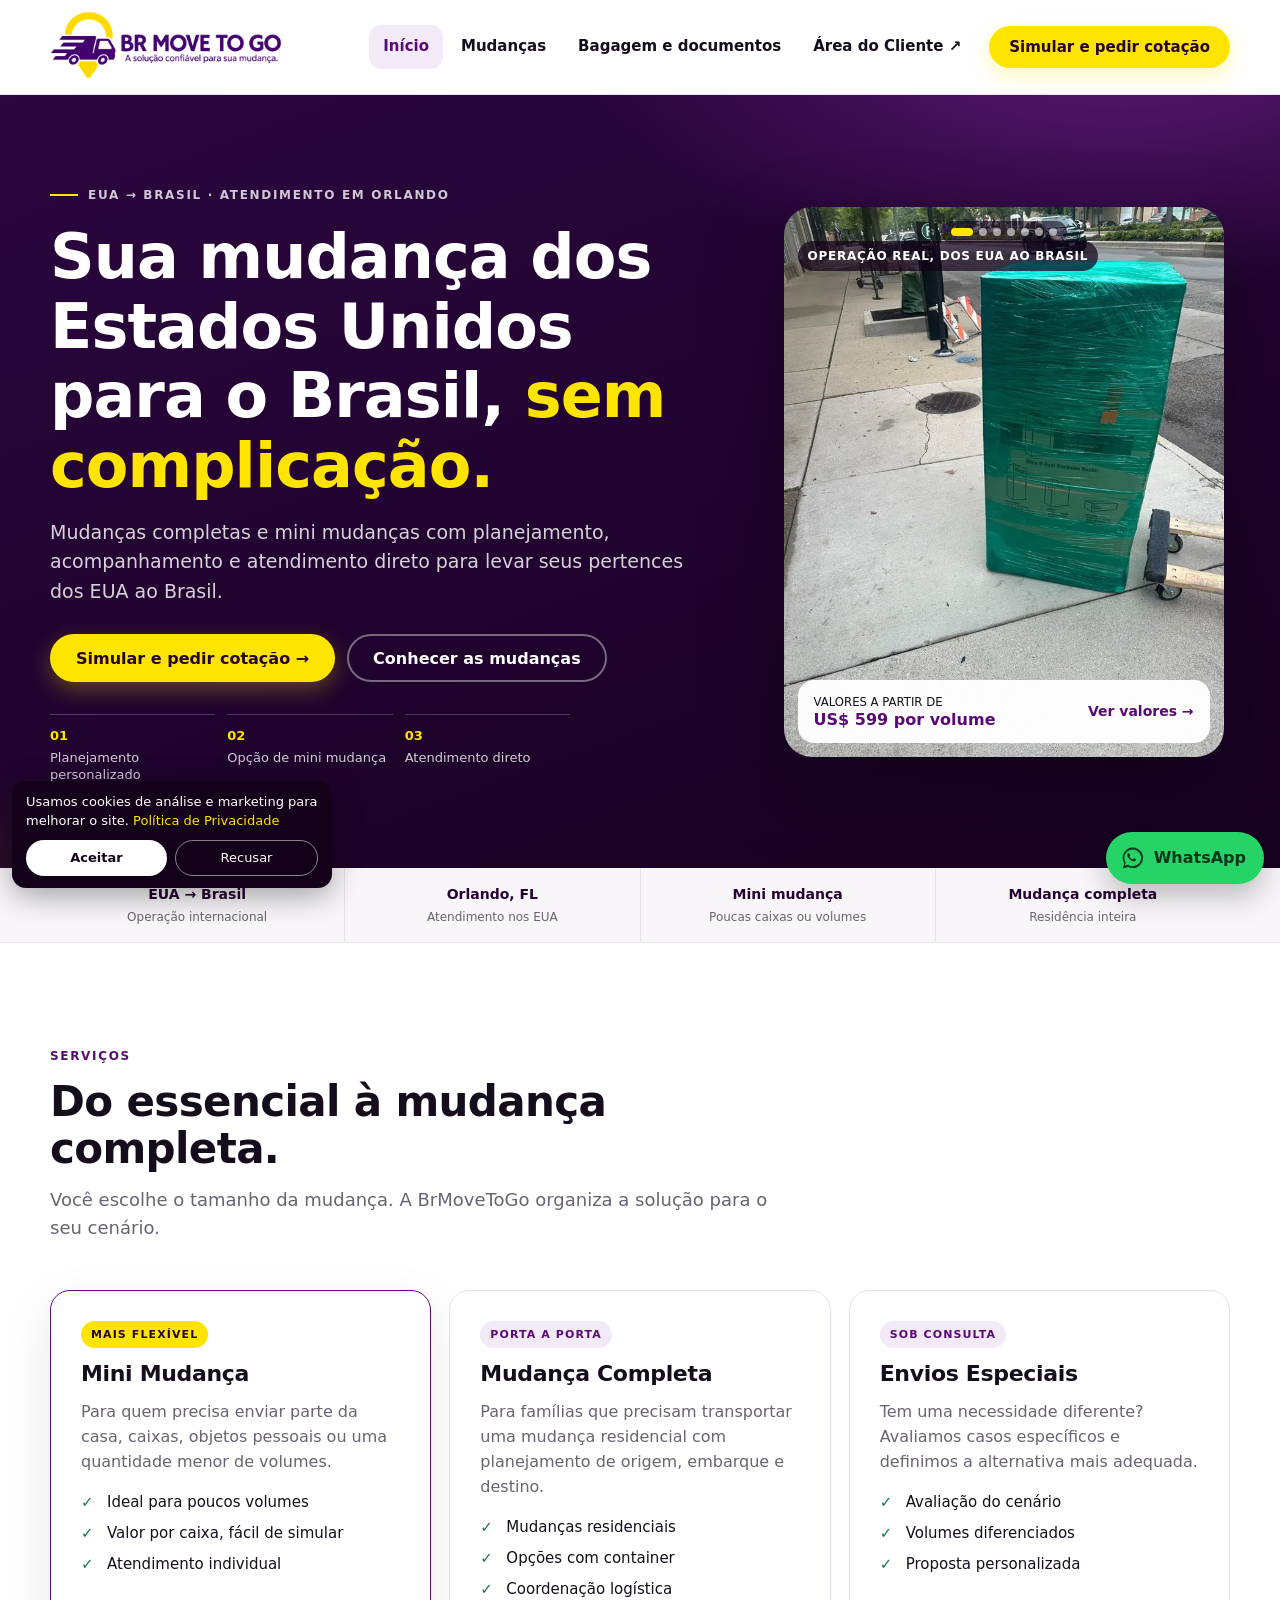
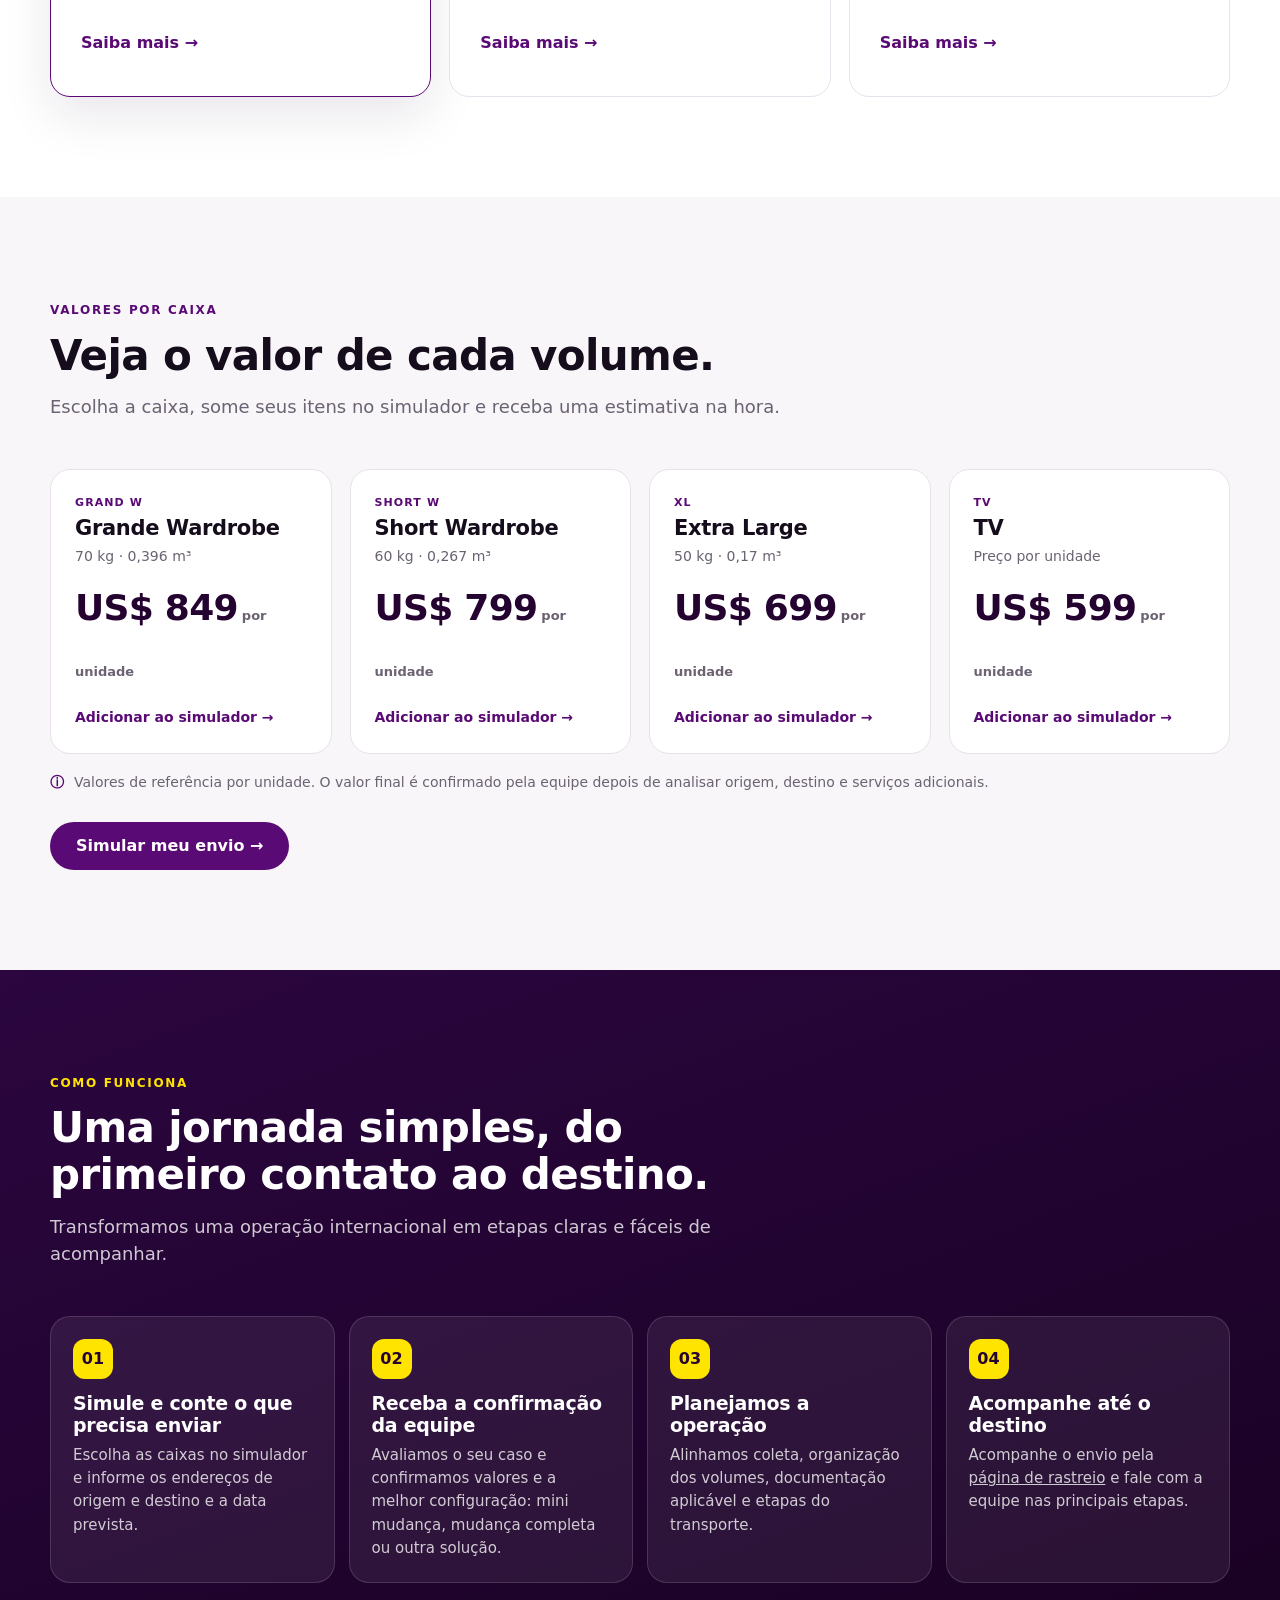
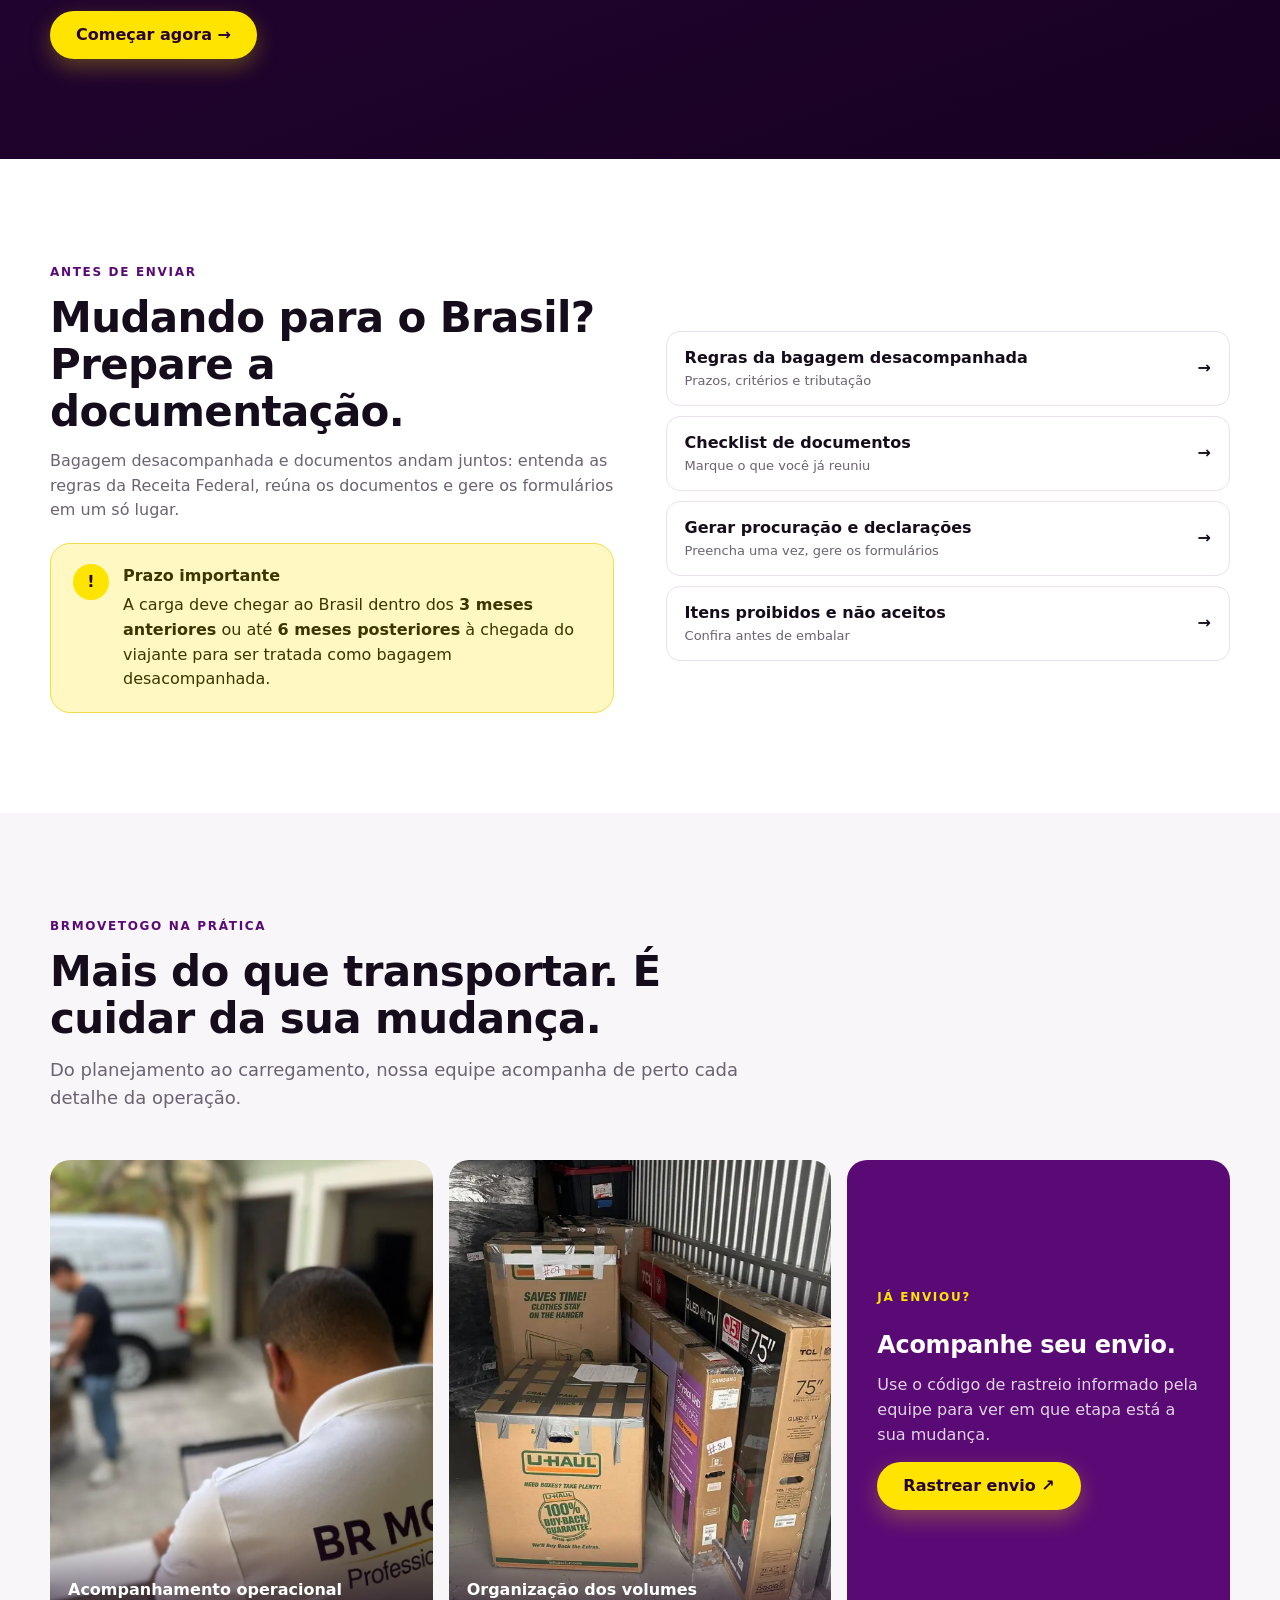
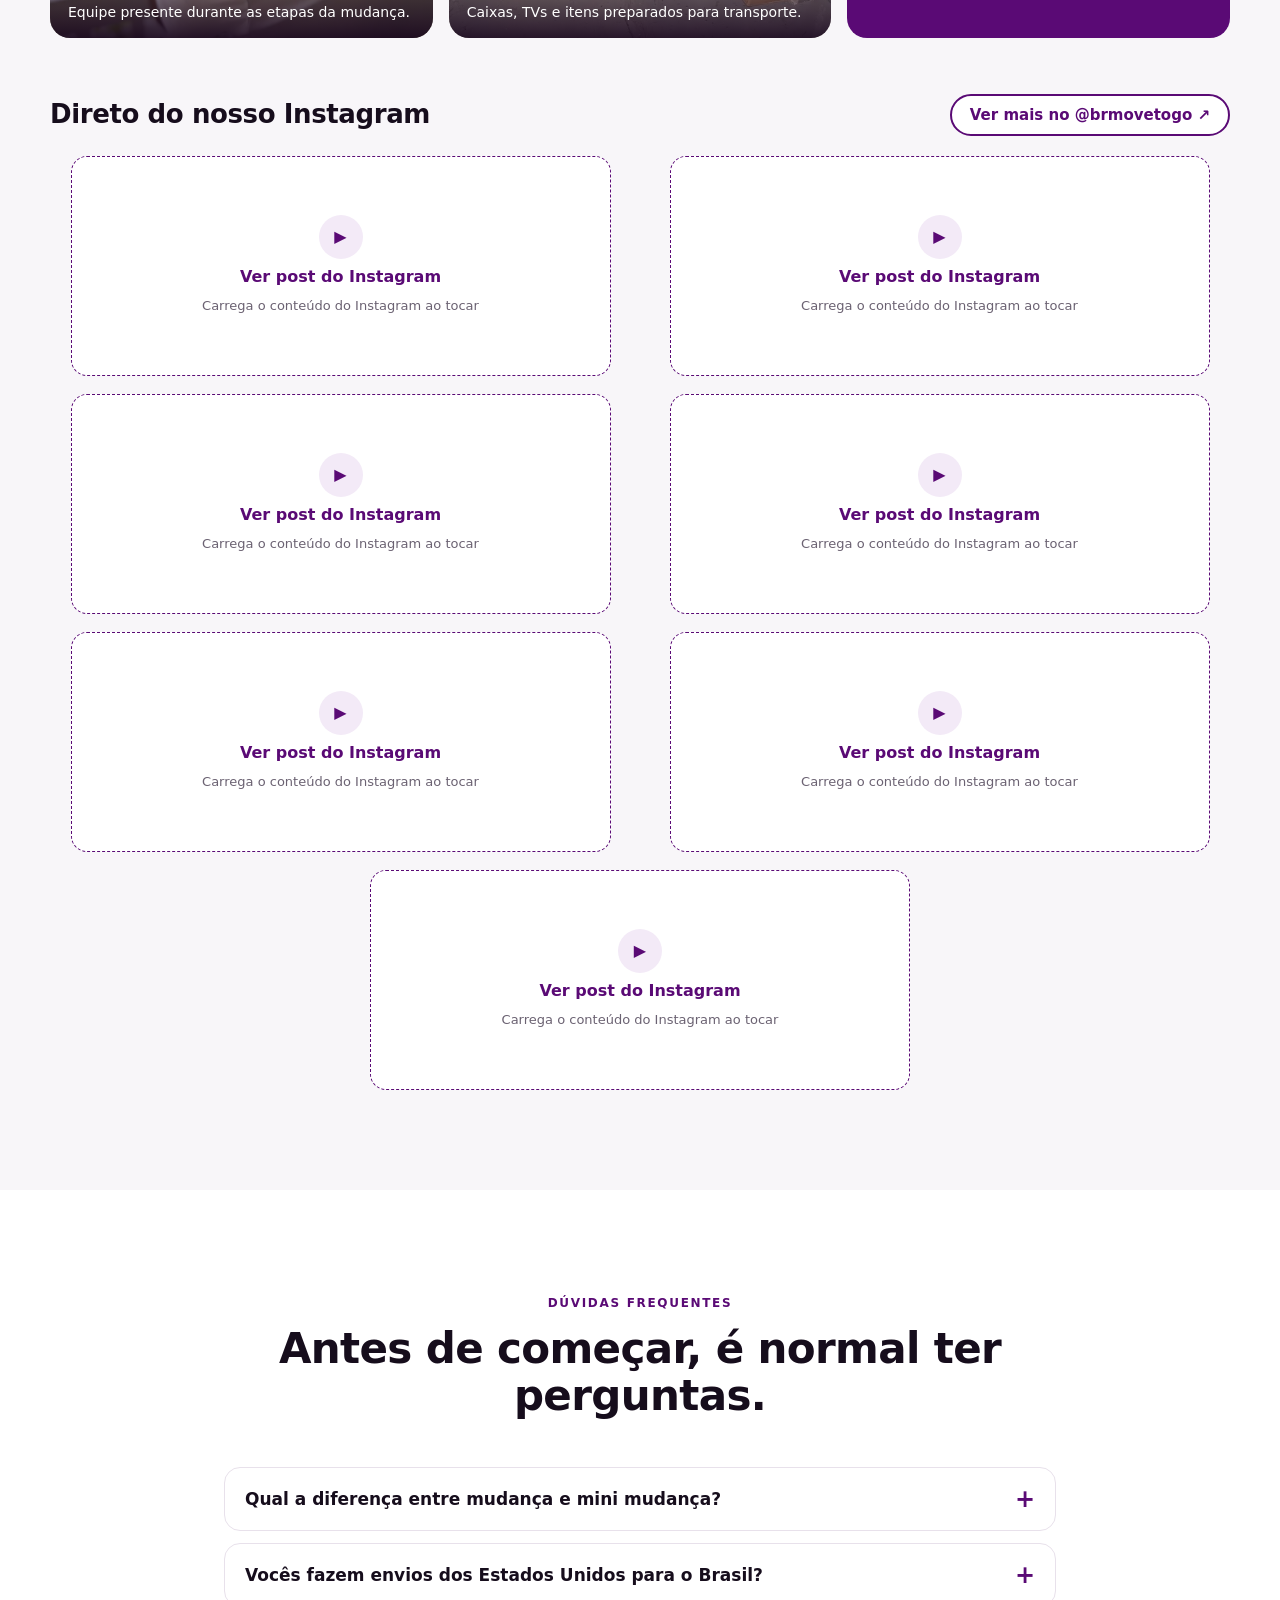
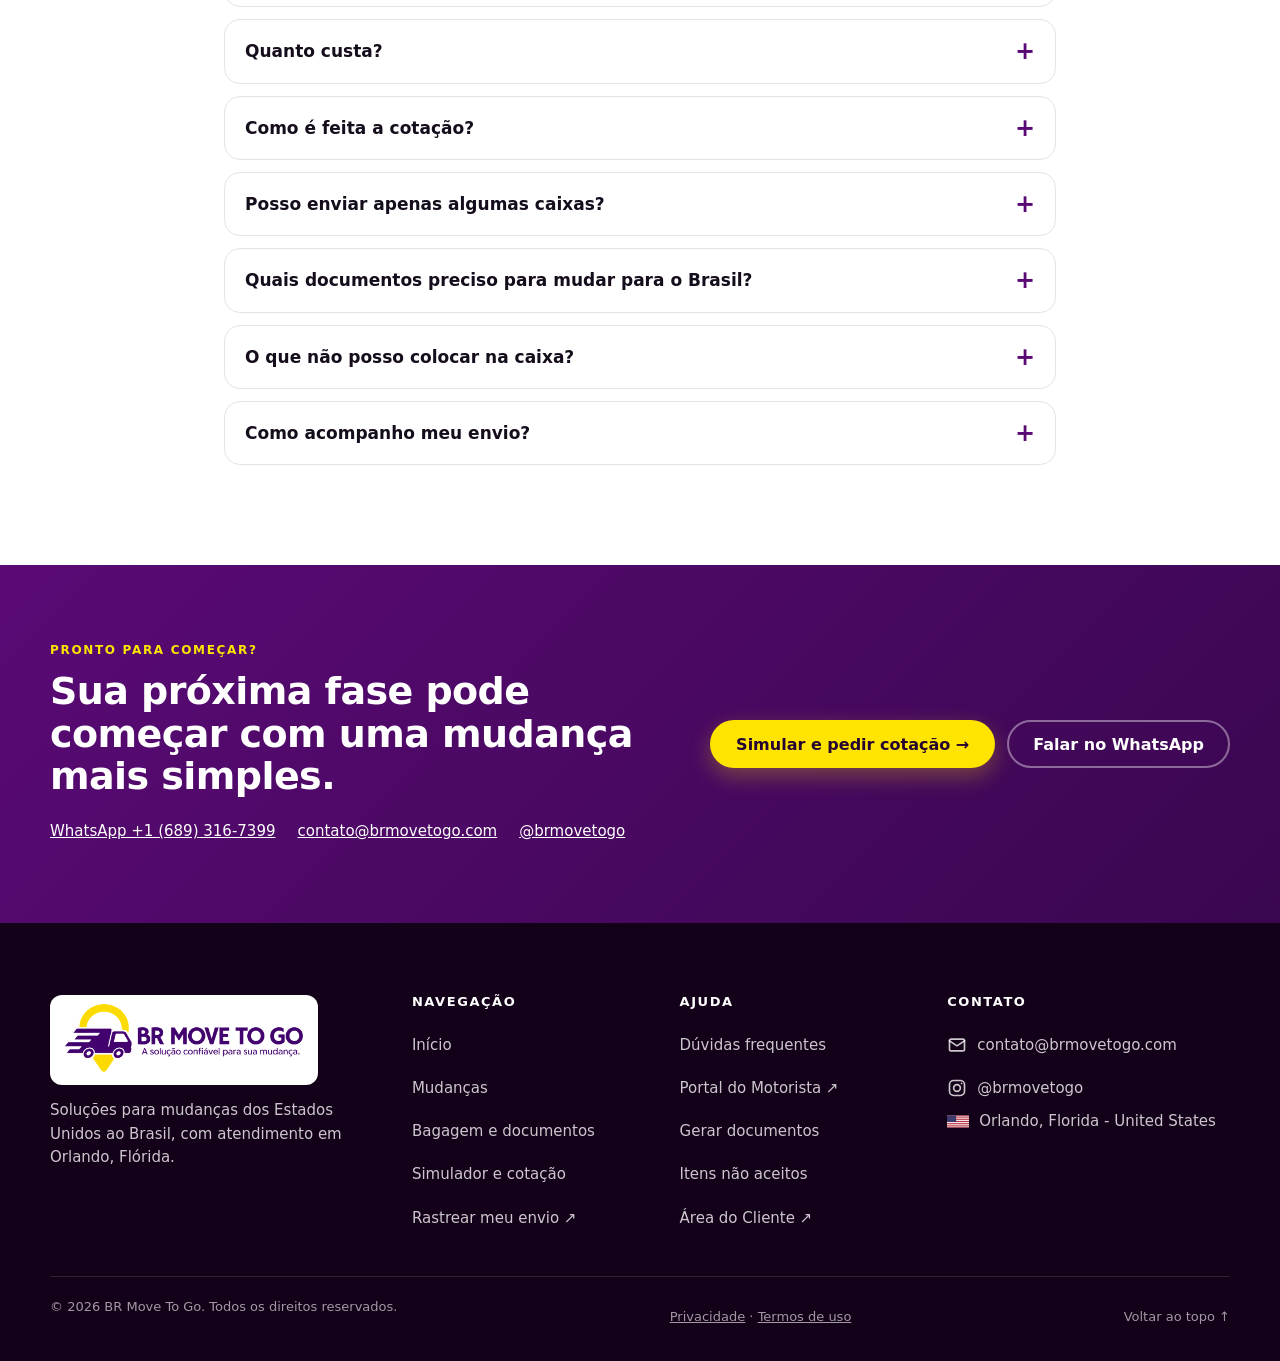
==== commit 4ade5013: "Menu: volta ao formato simples (Início, Mudanças, Bagagem e documentos, Área do Cliente, cotação); h" ====
--- a/index.html
+++ b/index.html
@@ -25,7 +25,7 @@
   <link rel="icon" type="image/png" sizes="48x48" href="/img/favicon-48.png">
   <link rel="apple-touch-icon" href="/img/apple-touch-icon.png">
   <script>document.documentElement.className+=' js'</script>
-  <link rel="stylesheet" href="/assets/site.css?v=nav1">
+  <link rel="stylesheet" href="/assets/site.css?v=menu1">
   
   <script type="application/ld+json">{"@context": "https://schema.org", "@graph": [{"@type": "MovingCompany", "@id": "https://www.brmovetogo.com/#empresa", "name": "BR Move To Go", "alternateName": "BrMoveToGo", "url": "https://www.brmovetogo.com/", "logo": "https://www.brmovetogo.com/img/logo.png", "image": "https://www.brmovetogo.com/img/og-image.jpg", "description": "Mudanças e mini mudanças dos Estados Unidos para o Brasil, com atendimento em Orlando, planejamento personalizado e cotação pelo WhatsApp.", "telephone": "+1-689-316-7399", "email": "contato@brmovetogo.com", "address": {"@type": "PostalAddress", "addressLocality": "Orlando", "addressRegion": "FL", "addressCountry": "US"}, "areaServed": [{"@type": "Country", "name": "United States"}, {"@type": "Country", "name": "Brazil"}], "sameAs": ["https://www.instagram.com/brmovetogo/"], "contactPoint": {"@type": "ContactPoint", "telephone": "+1-689-316-7399", "contactType": "customer service", "availableLanguage": ["Portuguese", "English"]}}, {"@type": "WebSite", "@id": "https://www.brmovetogo.com/#site", "url": "https://www.brmovetogo.com/", "name": "BrMoveToGo", "inLanguage": "pt-BR", "publisher": {"@id": "https://www.brmovetogo.com/#empresa"}}, {"@type": "FAQPage", "@id": "https://www.brmovetogo.com/#faq", "mainEntity": [{"@type": "Question", "name": "Qual a diferença entre mudança e mini mudança?", "acceptedAnswer": {"@type": "Answer", "text": "A mini mudança é indicada quando você tem uma quantidade menor de itens ou volumes. A mudança completa atende operações maiores, geralmente envolvendo uma residência com mais itens e necessidade de uma configuração logística mais ampla."}}, {"@type": "Question", "name": "Vocês fazem envios dos Estados Unidos para o Brasil?", "acceptedAnswer": {"@type": "Answer", "text": "Sim. A BrMoveToGo está baseada em Orlando, Flórida, e o foco do atendimento é organizar mudanças e mini mudanças dos Estados Unidos para o Brasil."}}, {"@type": "Question", "name": "Quanto custa?", "acceptedAnswer": {"@type": "Answer", "text": "O valor depende do que você envia. Por unidade: Grande Wardrobe US$ 849, Short Wardrobe US$ 799, Extra Large US$ 699 e TV US$ 599. Some seus itens no simulador; o valor final é confirmado pela equipe depois de analisar origem, destino e serviços adicionais."}}, {"@type": "Question", "name": "Como é feita a cotação?", "acceptedAnswer": {"@type": "Answer", "text": "Você escolhe as caixas e informa origem, destino e data prevista no simulador. Ao enviar, abrimos o WhatsApp com o resumo pronto, e a equipe confirma valores e configuração."}}, {"@type": "Question", "name": "Posso enviar apenas algumas caixas?", "acceptedAnswer": {"@type": "Answer", "text": "Sim. Esse é justamente um dos cenários em que a mini mudança pode fazer sentido. Escolha a quantidade de cada caixa no simulador e informe o destino para avaliarmos."}}, {"@type": "Question", "name": "Quais documentos preciso para mudar para o Brasil?", "acceptedAnswer": {"@type": "Answer", "text": "O processo normalmente envolve documentos de identificação, comprovante de chegada ao Brasil, conhecimento de carga, relação de bens por caixa ou volume e, conforme o caso, comprovantes de residência, documentos familiares, procuração e acesso gov.br. Veja o checklist completo em Bagagem e documentos."}}, {"@type": "Question", "name": "O que não posso colocar na caixa?", "acceptedAnswer": {"@type": "Answer", "text": "Armas de fogo, joias, dinheiro em espécie, celulares, tablets, laptops, medicamentos e suplementos, entre outros itens. Confira a lista completa de itens não aceitos."}}, {"@type": "Question", "name": "Como acompanho meu envio?", "acceptedAnswer": {"@type": "Answer", "text": "Com o código de rastreio informado pela equipe, na página de rastreio."}}]}]}</script>
 </head>
@@ -35,7 +35,7 @@
   <div class="container nav-wrap">
     <a class="brand" href="/" aria-label="BrMoveToGo — página inicial"><img src="/img/logo-header.png?v=2" alt="BR Move To Go" width="650" height="202"></a>
     <button class="menu-btn" type="button" aria-expanded="false" aria-controls="menu" aria-label="Abrir menu"><span></span><span></span><span></span></button>
-    <nav id="menu" class="nav" aria-label="Navegação principal"><a href="/" aria-current="page">Início</a><a href="/mudancas/">Mudanças</a><a href="/#como-funciona">Como funciona</a><a href="/bagagem-e-documentos/">Planeje sua mudança</a><a href="/#faq">Dúvidas</a><a href="/#contato">Contato</a><a class="btn btn-outline btn-small" href="https://envios.brmovetogo.com/portaldocliente/" target="_blank" rel="noopener" title="Acompanhar envio e enviar documentos">Área do Cliente ↗</a><a class="btn btn-primary btn-small" href="/simulador/">Pedir cotação</a></nav>
+    <nav id="menu" class="nav" aria-label="Navegação principal"><a href="/" aria-current="page">Início</a><a href="/mudancas/">Mudanças</a><a href="/bagagem-e-documentos/">Bagagem e documentos</a><a href="https://envios.brmovetogo.com/portaldocliente/" target="_blank" rel="noopener" title="Acompanhar envio e enviar documentos">Área do Cliente ↗</a><a class="btn btn-primary btn-small" href="/simulador/">Simular e pedir cotação</a></nav>
   </div>
 </header>
 <main id="conteudo">
@@ -183,7 +183,7 @@
         <ul>
           <li><a href="/">Início</a></li>
           <li><a href="/mudancas/">Mudanças</a></li>
-          <li><a href="/bagagem-e-documentos/">Planeje sua mudança</a></li>
+          <li><a href="/bagagem-e-documentos/">Bagagem e documentos</a></li>
           <li><a href="/simulador/">Simulador e cotação</a></li>
           <li><a href="https://envios.brmovetogo.com/rastreio" target="_blank" rel="noopener">Rastrear meu envio ↗</a></li>
         </ul>
--- a/assets/site.css
+++ b/assets/site.css
@@ -1,6 +1,6 @@
-:root{--purple:#5a0a75;--purple-2:#7f28a0;--purple-dark:#250331;--purple-deep:#130119;--yellow:#ffe400;--yellow-soft:#fff6a6;--ink:#160d1c;--muted:#6b6272;--line:#e8e1eb;--bg:#f8f6f9;--white:#fff;--ok:#16794b;--danger:#b42318;--warn:#8a5a00;--r:20px;--r-sm:12px;--shadow:0 18px 50px rgba(37,3,49,.10);--header-h:72px;--gutter:20px;--font:system-ui,-apple-system,"Segoe UI",Roboto,"Helvetica Neue",Arial,sans-serif}@media(min-width:600px){:root{--gutter:32px}}@media(min-width:1000px){:root{--header-h:94px}}*,*::before,*::after{box-sizing:border-box}html{scroll-behavior:smooth;-webkit-text-size-adjust:100%;scroll-padding-top:calc(var(--header-h) + 64px)}body{margin:0;font-family:var(--font);color:var(--ink);background:#fff;line-height:1.55;-webkit-font-smoothing:antialiased;overflow-x:hidden}body.menu-open{overflow:hidden}img{max-width:100%;height:auto;display:block}a{color:inherit;text-decoration:none}button,input,select,textarea{font:inherit;color:inherit}h1,h2,h3,h4{line-height:1.12;letter-spacing:-.015em;margin:0}p{margin:0}ul{margin:0;padding:0;list-style:none}:focus-visible{outline:3px solid rgba(127,40,160,.55);outline-offset:2px;border-radius:6px}.skip{position:absolute;left:-999px;top:8px;background:var(--yellow);color:var(--purple-dark);padding:10px 14px;border-radius:10px;font-weight:700;z-index:300}.skip:focus{left:8px}.container{width:min(1180px,calc(100% - 2*var(--gutter)));margin-inline:auto}.sr-only{position:absolute;width:1px;height:1px;overflow:hidden;clip:rect(0 0 0 0);white-space:nowrap}.btn{display:inline-flex;align-items:center;justify-content:center;gap:10px;min-height:48px;padding:12px 24px;border-radius:999px;border:2px solid transparent;font-weight:750;font-size:16px;line-height:1.2;cursor:pointer;transition:transform .15s,background .15s,box-shadow .15s;text-align:center}.btn:hover{transform:translateY(-1px)}.btn-primary{background:var(--yellow);color:var(--purple-dark);box-shadow:0 8px 22px rgba(255,228,0,.28)}.btn-primary:hover{background:#fff03a}.btn-purple{background:var(--purple);color:#fff}.btn-purple:hover{background:var(--purple-2)}.btn-ghost{background:transparent;color:#fff;border-color:rgba(255,255,255,.4)}.btn-ghost:hover{background:rgba(255,255,255,.1)}.btn-outline{background:#fff;color:var(--purple);border-color:var(--purple)}.btn-outline:hover{background:#f6edf9}.btn-wa{background:#25d366;color:#06361b}.btn-wa:hover{background:#2fe173}.btn-small{min-height:42px;padding:9px 18px;font-size:15px}.btn[disabled]{opacity:.55;cursor:not-allowed;transform:none}.text-link{display:inline-flex;gap:8px;align-items:center;font-weight:750;color:var(--purple)}.text-link:hover{text-decoration:underline}.site-header{position:sticky;top:0;z-index:200;background:rgba(255,255,255,.97);-webkit-backdrop-filter:saturate(1.4) blur(10px);backdrop-filter:saturate(1.4) blur(10px);border-bottom:1px solid var(--line);transition:box-shadow .2s}.site-header.scrolled{box-shadow:0 8px 28px rgba(37,3,49,.08)}.nav-wrap{display:flex;align-items:center;justify-content:space-between;height:var(--header-h);gap:16px}.brand{display:flex;align-items:center;flex:0 0 auto}.brand img{height:52px;width:auto}@media(min-width:1000px){.brand img{height:72px}}.menu-btn{display:flex;flex-direction:column;justify-content:center;gap:5px;width:48px;height:48px;border:0;background:none;padding:12px;border-radius:12px;cursor:pointer}.menu-btn span{display:block;height:2px;background:var(--purple-dark);border-radius:2px;transition:transform .2s,opacity .2s}.menu-btn[aria-expanded="true"] span:nth-child(1){transform:translateY(7px) rotate(45deg)}.menu-btn[aria-expanded="true"] span:nth-child(2){opacity:0}.menu-btn[aria-expanded="true"] span:nth-child(3){transform:translateY(-7px) rotate(-45deg)}.nav{position:fixed;left:0;right:0;top:var(--header-h);display:flex;flex-direction:column;align-items:stretch;gap:2px;background:#fff;padding:12px var(--gutter) 24px;border-bottom:1px solid var(--line);box-shadow:0 24px 40px rgba(37,3,49,.12);max-height:calc(100vh - var(--header-h));max-height:calc(100dvh - var(--header-h));overflow:auto;opacity:0;visibility:hidden;transform:translateY(-8px);transition:opacity .18s,transform .18s,visibility .18s}.nav.open{opacity:1;visibility:visible;transform:none}.nav a:not(.btn){padding:14px 12px;border-radius:12px;font-weight:650;font-size:17px}.nav a:not(.btn):hover{background:var(--bg)}.nav a[aria-current="page"]{color:var(--purple);background:#f3eaf7}.nav .btn{margin-top:10px}@media(min-width:1180px){.menu-btn{display:none}.nav{position:static;flex-direction:row;align-items:center;gap:4px;padding:0;border:0;box-shadow:none;background:none;max-height:none;overflow:visible;opacity:1;visibility:visible;transform:none}.nav a:not(.btn){padding:10px 14px;font-size:15px}.nav .btn{margin:0 0 0 10px}}.hero{background:radial-gradient(900px 420px at 88% -8%,rgba(127,40,160,.6),transparent 62%),radial-gradient(600px 300px at -5% 110%,rgba(255,228,0,.10),transparent 60%),linear-gradient(160deg,#2b063f 0%,#170120 100%);color:#fff;overflow:hidden}.hero-inner{display:grid;gap:36px;padding:clamp(36px,7vw,84px) 0;align-items:center}@media(min-width:800px){.hero-inner{grid-template-columns:1.2fr .8fr;gap:48px}}.eyebrow{display:inline-flex;align-items:center;gap:10px;font-size:12px;font-weight:800;letter-spacing:.14em;text-transform:uppercase;color:rgba(255,255,255,.78);margin-bottom:18px}.eyebrow::before{content:"";width:28px;height:2px;background:var(--yellow)}.hero h1{font-size:clamp(34px,5.6vw,62px);font-weight:850;margin-bottom:18px}.hero h1 em{font-style:normal;color:var(--yellow)}.hero-lead{font-size:clamp(16px,1.9vw,19px);color:rgba(255,255,255,.82);max-width:34em;margin-bottom:28px}.hero-actions{display:flex;flex-wrap:wrap;gap:12px;margin-bottom:32px}.hero-points{display:grid;grid-template-columns:repeat(3,minmax(0,1fr));gap:12px;max-width:520px}.hero-points div{border-top:1px solid rgba(255,255,255,.22);padding-top:12px;font-size:13px;color:rgba(255,255,255,.8);line-height:1.35}.hero-points b{display:block;color:var(--yellow);font-size:13px;margin-bottom:4px}.hero-photo{position:relative;border-radius:28px;overflow:hidden;box-shadow:0 30px 80px rgba(0,0,0,.35);max-width:460px;width:100%;margin-inline:auto;aspect-ratio:1/1;background:#2b063f}.hero-photo img{width:100%;height:100%;object-fit:cover}.hero-photo-chip{position:absolute;left:14px;right:14px;bottom:14px;display:flex;align-items:center;justify-content:space-between;gap:12px;background:rgba(255,255,255,.96);color:var(--ink);padding:12px 16px;border-radius:16px;font-size:14px;line-height:1.3}.hero-photo-chip b{display:block;font-size:16px;color:var(--purple)}.hero-photo-chip span{font-weight:800;color:var(--purple);white-space:nowrap}.page-hero{background:linear-gradient(160deg,#2b063f 0%,#170120 100%);color:#fff;padding:clamp(34px,6vw,64px) 0}.page-hero h1{font-size:clamp(30px,5vw,50px);font-weight:850;margin-bottom:14px;max-width:18em}.page-hero p{font-size:clamp(16px,1.8vw,19px);color:rgba(255,255,255,.82);max-width:40em}.crumbs{display:flex;flex-wrap:wrap;gap:8px;font-size:13px;color:rgba(255,255,255,.65);margin-bottom:16px}.crumbs a:hover{color:var(--yellow)}.crumbs span[aria-hidden]{opacity:.5}.trust{background:var(--bg);border-bottom:1px solid var(--line)}.trust-grid{display:grid;grid-template-columns:repeat(2,minmax(0,1fr));gap:1px;background:var(--line)}.trust-grid div{background:var(--bg);padding:16px 12px;text-align:center;font-weight:750;font-size:14px;color:var(--purple-dark)}.trust-grid small{display:block;font-weight:500;color:var(--muted);font-size:12px;margin-top:2px}@media(min-width:800px){.trust-grid{grid-template-columns:repeat(4,minmax(0,1fr))}}.section{padding:clamp(52px,8vw,100px) 0}.section-alt{background:var(--bg)}.section-dark{background:linear-gradient(160deg,#2b063f 0%,#170120 100%);color:#fff}.kicker{display:inline-block;font-size:12px;font-weight:850;letter-spacing:.14em;text-transform:uppercase;color:var(--purple);margin-bottom:12px}.section-dark .kicker,.kicker-light{color:var(--yellow)}.section-head{max-width:46rem;margin-bottom:clamp(28px,4vw,48px)}.section-head.center{margin-inline:auto;text-align:center}.section-head h2,.h2{font-size:clamp(26px,4vw,42px);font-weight:850;margin-bottom:14px}.section-head p{color:var(--muted);font-size:clamp(16px,1.6vw,18px)}.section-dark .section-head p{color:rgba(255,255,255,.78)}.cta-row{display:flex;flex-wrap:wrap;gap:12px;margin-top:28px}.cards-3{display:grid;gap:18px}@media(min-width:800px){.cards-3{grid-template-columns:repeat(3,minmax(0,1fr))}}.card{background:#fff;border:1px solid var(--line);border-radius:var(--r);padding:clamp(22px,3vw,30px);display:flex;flex-direction:column;gap:14px}.card.featured{border-color:var(--purple);box-shadow:var(--shadow)}.card h3{font-size:22px;font-weight:800}.card p{color:var(--muted)}.card .tag{align-self:flex-start;background:#f3eaf7;color:var(--purple);font-size:11px;font-weight:850;letter-spacing:.1em;padding:5px 10px;border-radius:999px}.card.featured .tag{background:var(--yellow);color:var(--purple-dark)}.card ul{display:grid;gap:8px;margin:2px 0 6px}.card li{position:relative;padding-left:26px;font-size:15px}.card li::before{content:"✓";position:absolute;left:0;top:0;color:var(--ok);font-weight:900}.card .text-link{margin-top:auto}.price-grid{display:grid;gap:14px;grid-template-columns:repeat(2,minmax(0,1fr))}@media(min-width:1000px){.price-grid{grid-template-columns:repeat(4,minmax(0,1fr));gap:18px}}.price-tile{position:relative;display:flex;flex-direction:column;gap:6px;background:#fff;border:1px solid var(--line);border-radius:var(--r);padding:clamp(16px,2.4vw,24px);transition:border-color .15s,transform .15s,box-shadow .15s}.price-tile:hover{border-color:var(--purple);transform:translateY(-2px);box-shadow:var(--shadow)}.price-tile .tag{font-size:11px;font-weight:850;letter-spacing:.1em;color:var(--purple);text-transform:uppercase}.price-tile h3{font-size:clamp(17px,2vw,21px);font-weight:800}.price-tile .specs{font-size:14px;color:var(--muted)}.price-tile .price{font-size:clamp(26px,3.4vw,36px);font-weight:850;color:var(--purple-dark);margin-top:6px;letter-spacing:-.02em}.price-tile .price small{font-size:13px;font-weight:600;color:var(--muted);letter-spacing:0;margin-left:4px}.price-tile .go{margin-top:auto;padding-top:10px;font-size:14px;font-weight:750;color:var(--purple)}.price-note{margin-top:18px;font-size:14px;color:var(--muted);display:flex;gap:10px}.price-note b{color:var(--purple)}.box-feature{display:grid;gap:24px;align-items:center;margin-top:32px;background:var(--bg);border-radius:var(--r);padding:clamp(18px,3vw,32px)}@media(min-width:800px){.box-feature{grid-template-columns:240px 1fr;gap:36px}}.box-feature img{border-radius:16px;max-width:240px;margin-inline:auto;box-shadow:var(--shadow)}.box-feature h3{font-size:22px;margin-bottom:10px}.box-feature p{color:var(--muted)}.steps{display:grid;gap:14px;counter-reset:s}@media(min-width:800px){.steps{grid-template-columns:repeat(2,minmax(0,1fr))}}@media(min-width:1100px){.steps.four{grid-template-columns:repeat(4,minmax(0,1fr))}}.step{background:rgba(255,255,255,.07);border:1px solid rgba(255,255,255,.14);border-radius:var(--r);padding:22px}.section:not(.section-dark) .step{background:#fff;border-color:var(--line)}.step b{display:inline-grid;place-items:center;width:40px;height:40px;border-radius:12px;background:var(--yellow);color:var(--purple-dark);font-weight:900;margin-bottom:14px}.step h3{font-size:19px;font-weight:800;margin-bottom:8px}.step p{font-size:15px;color:rgba(255,255,255,.78)}.section:not(.section-dark) .step p{color:var(--muted)}.gallery{display:grid;gap:16px}@media(min-width:700px){.gallery{grid-template-columns:repeat(3,minmax(0,1fr))}}.shot{margin:0;border-radius:var(--r);overflow:hidden;background:var(--purple-dark);position:relative;min-height:260px}.shot img{width:100%;height:100%;object-fit:cover;aspect-ratio:4/5}.shot figcaption{position:absolute;inset:auto 0 0 0;padding:44px 18px 16px;background:linear-gradient(transparent,rgba(19,1,25,.88));color:#fff;font-size:14px;line-height:1.35}.shot figcaption b{display:block;font-size:16px;margin-bottom:2px}.track-card{background:var(--purple);color:#fff;border-radius:var(--r);padding:clamp(22px,3vw,30px);display:flex;flex-direction:column;gap:14px;justify-content:center}.track-card h3{font-size:24px;font-weight:800}.track-card p{color:rgba(255,255,255,.82)}.track-card .btn{align-self:flex-start}.split{display:grid;gap:clamp(24px,4vw,56px);align-items:center}@media(min-width:900px){.split{grid-template-columns:1fr 1fr}}.callout{background:#fff8c2;border:1px solid #f0dd4a;border-radius:var(--r);padding:20px 22px;display:flex;gap:14px;color:#3d3500}.callout .ico{flex:0 0 36px;height:36px;border-radius:50%;background:var(--yellow);display:grid;place-items:center;font-weight:900;color:var(--purple-dark)}.callout strong{display:block;margin-bottom:4px}.link-list{display:grid;gap:10px;margin-top:20px}.link-list a{display:flex;align-items:center;justify-content:space-between;gap:12px;background:#fff;border:1px solid var(--line);border-radius:14px;padding:14px 18px;font-weight:700}.link-list a:hover{border-color:var(--purple);color:var(--purple)}.link-list small{display:block;font-weight:500;color:var(--muted);font-size:13px}.faq-list{display:grid;gap:12px;max-width:52rem;margin-inline:auto}.faq-list details{background:#fff;border:1px solid var(--line);border-radius:16px;padding:0 20px}.faq-list summary{list-style:none;cursor:pointer;display:flex;justify-content:space-between;gap:16px;align-items:center;padding:18px 0;font-weight:750;font-size:17px}.faq-list summary::-webkit-details-marker{display:none}.faq-list summary::after{content:"+";font-size:24px;line-height:1;color:var(--purple);transition:transform .2s}.faq-list details[open] summary::after{transform:rotate(45deg)}.faq-list details p{padding:0 0 18px;color:var(--muted)}.faq-list details a{color:var(--purple);font-weight:700;text-decoration:underline}.final-cta{background:linear-gradient(135deg,var(--purple) 0%,#3a0750 100%);color:#fff;padding:clamp(40px,6vw,72px) 0}.final-cta .container{display:grid;gap:24px;align-items:center}@media(min-width:800px){.final-cta .container{grid-template-columns:1fr auto}}.final-cta span{font-size:12px;font-weight:850;letter-spacing:.14em;color:var(--yellow)}.final-cta h2{font-size:clamp(24px,3.6vw,38px);font-weight:850;margin-top:8px;max-width:22em}.subnav{position:sticky;top:var(--header-h);z-index:150;background:#fff;border-bottom:1px solid var(--line)}.subnav .container{display:flex;gap:6px;overflow-x:auto;scrollbar-width:none;padding-block:10px}.subnav .container::-webkit-scrollbar{display:none}.subnav a{flex:0 0 auto;padding:9px 16px;border-radius:999px;font-weight:700;font-size:14px;color:var(--muted);white-space:nowrap;border:1px solid transparent}.subnav a:hover{color:var(--purple)}.subnav a.active{background:var(--purple);color:#fff}.criteria{display:grid;gap:16px;margin-top:24px}@media(min-width:800px){.criteria{grid-template-columns:repeat(2,minmax(0,1fr))}}.criteria article{background:#fff;border:1px solid var(--line);border-radius:var(--r);padding:24px}.criteria article span{display:inline-grid;place-items:center;width:34px;height:34px;border-radius:10px;background:#f3eaf7;color:var(--purple);font-weight:900;margin-bottom:12px}.criteria h3{font-size:18px;font-weight:800;margin-bottom:8px}.criteria p{color:var(--muted);font-size:15px}.tax{display:grid;gap:18px;align-items:center;margin-top:24px;background:var(--purple-dark);color:#fff;border-radius:var(--r);padding:clamp(22px,3vw,32px)}@media(min-width:800px){.tax{grid-template-columns:1fr auto}}.tax h3{font-size:22px;margin-bottom:8px}.tax p{color:rgba(255,255,255,.8);font-size:15px}.checklist-head{display:flex;flex-wrap:wrap;gap:14px;align-items:center;justify-content:space-between;margin-bottom:18px}.progress{flex:1 1 220px;max-width:340px}.progress-bar{height:10px;border-radius:999px;background:#e9dfee;overflow:hidden}.progress-bar i{display:block;height:100%;width:0;background:linear-gradient(90deg,var(--purple),var(--purple-2));border-radius:999px;transition:width .25s}.progress small{display:block;margin-top:6px;font-weight:700;color:var(--purple)}.checklist{display:grid;gap:10px}@media(min-width:900px){.checklist{grid-template-columns:repeat(2,minmax(0,1fr))}}.checklist label{display:flex;gap:14px;align-items:flex-start;background:#fff;border:1.5px solid var(--line);border-radius:16px;padding:16px 18px;cursor:pointer;transition:border-color .15s,background .15s}.checklist label:hover{border-color:var(--purple-2)}.checklist input{flex:0 0 auto;width:22px;height:22px;margin:2px 0 0;accent-color:var(--purple)}.checklist label:has(input:checked){background:#f6fbf8;border-color:#9fd2b6}.checklist b{display:block;font-size:16px;margin-bottom:2px}.checklist small{color:var(--muted);font-size:14px;line-height:1.45}.note{margin-top:16px;font-size:13px;color:var(--muted)}.doc-grid{display:grid;gap:14px;margin-bottom:24px}@media(min-width:700px){.doc-grid{grid-template-columns:repeat(2,minmax(0,1fr))}}@media(min-width:1100px){.doc-grid{grid-template-columns:repeat(4,minmax(0,1fr))}}.doc-card{background:#fff;border:1px solid var(--line);border-radius:var(--r);padding:20px}.doc-card .doc-no{display:inline-grid;place-items:center;width:36px;height:36px;border-radius:11px;background:var(--yellow);color:var(--purple-dark);font-weight:900;margin-bottom:12px}.doc-card h3{font-size:17px;font-weight:800;margin-bottom:6px}.doc-card p{font-size:14px;color:var(--muted)}.workspace{display:none;margin-top:24px;background:#fff;border:1px solid var(--line);border-radius:var(--r);overflow:hidden;box-shadow:var(--shadow)}.workspace.open{display:block}.workspace-head{display:flex;justify-content:space-between;align-items:center;gap:12px;padding:14px 18px;background:var(--purple-dark);color:#fff;flex-wrap:wrap}.workspace-head .actions{display:flex;gap:8px;flex-wrap:wrap}.workspace-head a,.workspace-head button{border:0;border-radius:10px;background:rgba(255,255,255,.14);color:#fff;font-weight:700;padding:9px 14px;cursor:pointer;font-size:14px}.workspace-head button{background:var(--yellow);color:var(--purple-dark)}.workspace iframe{display:block;width:100%;height:900px;border:0;background:#fff}.rules{display:grid;gap:16px}@media(min-width:900px){.rules{grid-template-columns:repeat(2,minmax(0,1fr))}}.rule{background:#fff;border:1px solid var(--line);border-radius:var(--r);padding:24px}.rule h3{display:flex;gap:12px;align-items:center;font-size:18px;margin-bottom:14px}.rule h3 span{flex:0 0 32px;height:32px;border-radius:10px;display:grid;place-items:center;font-weight:900;color:#fff;background:var(--danger)}.rule.restricted h3 span{background:#c27a00}.rule li{position:relative;padding-left:20px;margin-top:8px;font-size:15px;color:var(--muted)}.rule li::before{content:"•";position:absolute;left:4px;color:var(--purple)}.policy{background:var(--purple-dark);color:#fff;border-radius:var(--r);padding:clamp(22px,3vw,32px)}.policy .label{font-size:12px;font-weight:850;letter-spacing:.12em;color:var(--yellow);margin-bottom:10px}.policy h3{font-size:22px;margin-bottom:10px}.policy p{color:rgba(255,255,255,.8);font-size:15px}.chips{display:flex;flex-wrap:wrap;gap:8px;margin:18px 0}.chips span{background:rgba(255,255,255,.1);border:1px solid rgba(255,255,255,.18);padding:8px 14px;border-radius:999px;font-size:14px}.battery{background:rgba(255,228,0,.12);border:1px solid rgba(255,228,0,.3);border-radius:14px;padding:14px 16px;font-size:14px;color:rgba(255,255,255,.9)}.art{margin:24px auto 0;max-width:520px;text-align:center}.art img{border-radius:var(--r);box-shadow:var(--shadow);margin-inline:auto}.art figcaption{margin-top:12px;color:var(--muted);font-size:14px}.sources{display:flex;flex-wrap:wrap;gap:10px 24px;margin-top:20px;font-size:15px}.sources a{color:var(--purple);font-weight:700;text-decoration:underline}.mt{margin-top:clamp(36px,5vw,60px)}.sim{display:grid;gap:22px;align-items:start}@media(min-width:1000px){.sim{grid-template-columns:minmax(0,1fr) 380px;gap:28px}.sim-summary{position:sticky;top:calc(var(--header-h) + 20px)}}.sim-main{display:grid;gap:22px;min-width:0}.step-card{background:#fff;border:1px solid var(--line);border-radius:var(--r);padding:clamp(18px,3vw,30px);box-shadow:0 4px 18px rgba(37,3,49,.04)}.step-title{display:flex;gap:14px;align-items:center;margin-bottom:6px}.step-title b{flex:0 0 38px;height:38px;border-radius:12px;background:var(--yellow);color:var(--purple-dark);display:grid;place-items:center;font-weight:900}.step-title h2{font-size:clamp(20px,2.6vw,24px);font-weight:800}.step-sub{color:var(--muted);font-size:15px;margin:0 0 18px 52px}@media(max-width:599px){.step-sub{margin-left:0}}.item{display:grid;grid-template-columns:1fr auto;gap:10px 18px;align-items:center;padding:16px 0;border-top:1px solid var(--line)}.item:first-of-type{border-top:0}.item h3{font-size:18px;font-weight:800;display:flex;flex-wrap:wrap;gap:8px;align-items:center}.item h3 em{font-style:normal;font-size:11px;font-weight:850;letter-spacing:.1em;color:var(--purple);background:#f3eaf7;border-radius:999px;padding:3px 9px;text-transform:uppercase}.item .specs{font-size:14px;color:var(--muted);margin-top:2px}.item .unit{font-weight:800;color:var(--purple-dark);margin-top:4px}.item-right{display:grid;gap:6px;justify-items:end}.stepper{display:inline-flex;align-items:center;border:1.5px solid #d9cfde;border-radius:14px;overflow:hidden;background:#fff}.stepper button{width:46px;height:46px;border:0;background:#f6f1f8;font-size:22px;font-weight:700;cursor:pointer;color:var(--purple)}.stepper button:hover{background:#ecdff2}.stepper input{width:56px;height:46px;border:0;text-align:center;font-size:18px;font-weight:800;-moz-appearance:textfield;appearance:textfield;padding:0;background:#fff}.stepper input::-webkit-outer-spin-button,.stepper input::-webkit-inner-spin-button{-webkit-appearance:none;margin:0}.subtotal{font-size:14px;font-weight:700;color:var(--muted);min-height:20px}.subtotal.on{color:var(--ok)}@media(max-width:479px){.item{grid-template-columns:1fr}.item-right{justify-items:start;grid-template-columns:auto 1fr;align-items:center}}.fields{display:grid;grid-template-columns:repeat(12,minmax(0,1fr));gap:14px}.field{grid-column:span 12;display:grid;gap:6px;align-content:start}@media(min-width:600px){.c-3{grid-column:span 3}.c-4{grid-column:span 4}.c-5{grid-column:span 5}.c-6{grid-column:span 6}.c-7{grid-column:span 7}.c-8{grid-column:span 8}.c-9{grid-column:span 9}}.field label{font-weight:700;font-size:14px}.field label i{font-style:normal;color:var(--danger)}.field label small{font-weight:500;color:var(--muted)}.input,.field input,.field select,.field textarea{width:100%;min-height:50px;padding:12px 14px;border:1.5px solid #d9cfde;border-radius:12px;background:#fff;font-size:16px;transition:border-color .15s,box-shadow .15s}.field textarea{min-height:104px;resize:vertical}.field input:focus,.field select:focus,.field textarea:focus{outline:0;border-color:var(--purple);box-shadow:0 0 0 4px rgba(90,10,117,.14)}.field input.auto{background:#f6fbf8;border-color:#9fd2b6}.field input:user-invalid,.field select:user-invalid{border-color:var(--danger)}.hint{font-size:13px;min-height:19px;color:var(--muted)}.hint.loading{color:var(--purple)}.hint.ok{color:var(--ok);font-weight:700}.hint.err{color:var(--danger);font-weight:600}.addr{border:1px solid var(--line);border-radius:16px;padding:clamp(14px,2.4vw,22px);background:#fcfbfd}.addr + .addr{margin-top:18px}.addr h3{display:flex;align-items:center;gap:10px;font-size:17px;font-weight:800;margin-bottom:14px}.flag{display:inline-grid;place-items:center;height:26px;padding:0 10px;border-radius:999px;background:var(--purple);color:#fff;font-size:12px;font-weight:850;letter-spacing:.08em}.sim-summary{background:var(--purple-dark);color:#fff;border-radius:var(--r);padding:clamp(20px,3vw,28px);display:grid;gap:16px}.sim-summary h2{font-size:20px;font-weight:800}.sum-lines{display:grid;gap:8px;font-size:15px;min-height:24px}.sum-lines .empty{color:rgba(255,255,255,.65)}.sum-lines div{display:flex;justify-content:space-between;gap:12px;color:rgba(255,255,255,.88)}.sum-lines div span:last-child{white-space:nowrap;font-weight:700}.sum-total{display:flex;justify-content:space-between;align-items:baseline;gap:12px;border-top:1px solid rgba(255,255,255,.2);padding-top:16px}.sum-total span{font-size:13px;font-weight:800;letter-spacing:.1em;color:rgba(255,255,255,.7)}.sum-total strong{font-size:clamp(28px,4vw,34px);color:var(--yellow);letter-spacing:-.02em}.sum-meta{display:grid;grid-template-columns:1fr 1fr;gap:10px}.sum-meta div{background:rgba(255,255,255,.08);border-radius:12px;padding:10px 12px}.sum-meta small{display:block;font-size:11px;font-weight:800;letter-spacing:.1em;color:rgba(255,255,255,.6)}.sum-meta strong{font-size:17px}.sum-note{font-size:13px;color:rgba(255,255,255,.7);line-height:1.5}.form-error{display:none;background:#fdecea;border:1px solid #f5b8b0;color:#7a1710;border-radius:12px;padding:12px 14px;font-size:14px;font-weight:600}.form-error.on{display:block}.sent{display:none;background:#eaf7f0;border:1px solid #9fd2b6;color:#0e4b2c;border-radius:14px;padding:16px;font-size:14px}.sent.on{display:block}.sent .btn{margin-top:10px;min-height:40px;padding:8px 16px;font-size:14px}.sim-bar{position:fixed;left:0;right:0;bottom:0;z-index:180;display:none;align-items:center;justify-content:space-between;gap:12px;background:var(--purple-dark);color:#fff;padding:12px var(--gutter) calc(12px + env(safe-area-inset-bottom));box-shadow:0 -10px 30px rgba(0,0,0,.25)}.sim-bar.on{display:flex}.sim-bar small{display:block;font-size:11px;letter-spacing:.1em;font-weight:800;color:rgba(255,255,255,.65)}.sim-bar strong{font-size:20px;color:var(--yellow)}@media(min-width:1000px){.sim-bar{display:none!important}}.site-footer{background:var(--purple-deep);color:rgba(255,255,255,.78);padding:clamp(44px,6vw,72px) 0 24px;font-size:15px}.footer-grid{display:grid;gap:32px;grid-template-columns:repeat(2,minmax(0,1fr))}.footer-brand{grid-column:1/-1}.footer-brand img{width:240px;margin-bottom:14px}.footer-brand p{max-width:30em}@media(min-width:900px){.footer-grid{grid-template-columns:1.4fr 1fr 1fr 1.2fr}.footer-brand{grid-column:auto}}.site-footer h4{color:#fff;font-size:13px;letter-spacing:.12em;text-transform:uppercase;margin-bottom:14px}.site-footer li{margin-bottom:10px}.site-footer a:hover{color:var(--yellow)}.footer-bottom{display:flex;flex-wrap:wrap;gap:10px 24px;justify-content:space-between;border-top:1px solid rgba(255,255,255,.12);margin-top:36px;padding-top:20px;font-size:13px;color:rgba(255,255,255,.6)}.footer-bottom button{background:none;border:0;padding:0;color:inherit;text-decoration:underline;cursor:pointer;font-size:13px}.footer-bottom button:hover{color:var(--yellow)}.wa-float{position:fixed;right:max(16px,env(safe-area-inset-right));bottom:max(16px,env(safe-area-inset-bottom));z-index:190;display:flex;align-items:center;gap:8px;min-height:52px;padding:0 18px 0 14px;border-radius:999px;background:#25d366;color:#06361b;font-weight:800;box-shadow:0 12px 30px rgba(0,0,0,.25)}.wa-float svg{width:26px;height:26px;fill:currentColor}body.has-simbar .wa-float{bottom:calc(84px + env(safe-area-inset-bottom))}@media(max-width:480px){.wa-float b{display:none}.wa-float{padding:0 13px}}.legal-modal{position:fixed;inset:0;z-index:400;display:none;align-items:center;justify-content:center;padding:20px;background:rgba(19,1,25,.7)}.legal-modal.open{display:flex}.legal-dialog{position:relative;background:#fff;border-radius:var(--r);padding:clamp(24px,4vw,36px);max-width:560px;width:100%;max-height:88vh;overflow:auto}.legal-dialog h2{font-size:26px;margin-bottom:14px}.legal-dialog p{color:var(--muted);margin-bottom:12px}.legal-dialog small{color:#8a8191}.legal-close{position:absolute;right:12px;top:10px;width:44px;height:44px;border:0;background:none;font-size:30px;cursor:pointer;color:var(--muted)}.js .reveal{opacity:0;transform:translateY(16px);transition:opacity .5s ease,transform .5s ease}.js .reveal.visible{opacity:1;transform:none}@media(prefers-reduced-motion:reduce){html{scroll-behavior:auto}.js .reveal{opacity:1;transform:none;transition:none}.btn,.price-tile{transition:none}}@media print{.site-header,.wa-float,.sim-bar,.subnav{display:none!important}}
+:root{--purple:#5a0a75;--purple-2:#7f28a0;--purple-dark:#250331;--purple-deep:#130119;--yellow:#ffe400;--yellow-soft:#fff6a6;--ink:#160d1c;--muted:#6b6272;--line:#e8e1eb;--bg:#f8f6f9;--white:#fff;--ok:#16794b;--danger:#b42318;--warn:#8a5a00;--r:20px;--r-sm:12px;--shadow:0 18px 50px rgba(37,3,49,.10);--header-h:72px;--gutter:20px;--font:system-ui,-apple-system,"Segoe UI",Roboto,"Helvetica Neue",Arial,sans-serif}@media(min-width:600px){:root{--gutter:32px}}@media(min-width:1000px){:root{--header-h:94px}}*,*::before,*::after{box-sizing:border-box}html{scroll-behavior:smooth;-webkit-text-size-adjust:100%;scroll-padding-top:calc(var(--header-h) + 64px)}body{margin:0;font-family:var(--font);color:var(--ink);background:#fff;line-height:1.55;-webkit-font-smoothing:antialiased;overflow-x:hidden}body.menu-open{overflow:hidden}img{max-width:100%;height:auto;display:block}a{color:inherit;text-decoration:none}button,input,select,textarea{font:inherit;color:inherit}h1,h2,h3,h4{line-height:1.12;letter-spacing:-.015em;margin:0}p{margin:0}ul{margin:0;padding:0;list-style:none}:focus-visible{outline:3px solid rgba(127,40,160,.55);outline-offset:2px;border-radius:6px}.skip{position:absolute;left:-999px;top:8px;background:var(--yellow);color:var(--purple-dark);padding:10px 14px;border-radius:10px;font-weight:700;z-index:300}.skip:focus{left:8px}.container{width:min(1180px,calc(100% - 2*var(--gutter)));margin-inline:auto}.sr-only{position:absolute;width:1px;height:1px;overflow:hidden;clip:rect(0 0 0 0);white-space:nowrap}.btn{display:inline-flex;align-items:center;justify-content:center;gap:10px;min-height:48px;padding:12px 24px;border-radius:999px;border:2px solid transparent;font-weight:750;font-size:16px;line-height:1.2;cursor:pointer;transition:transform .15s,background .15s,box-shadow .15s;text-align:center}.btn:hover{transform:translateY(-1px)}.btn-primary{background:var(--yellow);color:var(--purple-dark);box-shadow:0 8px 22px rgba(255,228,0,.28)}.btn-primary:hover{background:#fff03a}.btn-purple{background:var(--purple);color:#fff}.btn-purple:hover{background:var(--purple-2)}.btn-ghost{background:transparent;color:#fff;border-color:rgba(255,255,255,.4)}.btn-ghost:hover{background:rgba(255,255,255,.1)}.btn-outline{background:#fff;color:var(--purple);border-color:var(--purple)}.btn-outline:hover{background:#f6edf9}.btn-wa{background:#25d366;color:#06361b}.btn-wa:hover{background:#2fe173}.btn-small{min-height:42px;padding:9px 18px;font-size:15px}.btn[disabled]{opacity:.55;cursor:not-allowed;transform:none}.text-link{display:inline-flex;gap:8px;align-items:center;font-weight:750;color:var(--purple)}.text-link:hover{text-decoration:underline}.site-header{position:sticky;top:0;z-index:200;background:rgba(255,255,255,.97);-webkit-backdrop-filter:saturate(1.4) blur(10px);backdrop-filter:saturate(1.4) blur(10px);border-bottom:1px solid var(--line);transition:box-shadow .2s}.site-header.scrolled{box-shadow:0 8px 28px rgba(37,3,49,.08)}.nav-wrap{display:flex;align-items:center;justify-content:space-between;height:var(--header-h);gap:16px}.brand{display:flex;align-items:center;flex:0 0 auto}.brand img{height:52px;width:auto}@media(min-width:1000px){.brand img{height:72px}}.menu-btn{display:flex;flex-direction:column;justify-content:center;gap:5px;width:48px;height:48px;border:0;background:none;padding:12px;border-radius:12px;cursor:pointer}.menu-btn span{display:block;height:2px;background:var(--purple-dark);border-radius:2px;transition:transform .2s,opacity .2s}.menu-btn[aria-expanded="true"] span:nth-child(1){transform:translateY(7px) rotate(45deg)}.menu-btn[aria-expanded="true"] span:nth-child(2){opacity:0}.menu-btn[aria-expanded="true"] span:nth-child(3){transform:translateY(-7px) rotate(-45deg)}.nav{position:fixed;left:0;right:0;top:var(--header-h);display:flex;flex-direction:column;align-items:stretch;gap:2px;background:#fff;padding:12px var(--gutter) 24px;border-bottom:1px solid var(--line);box-shadow:0 24px 40px rgba(37,3,49,.12);max-height:calc(100vh - var(--header-h));max-height:calc(100dvh - var(--header-h));overflow:auto;opacity:0;visibility:hidden;transform:translateY(-8px);transition:opacity .18s,transform .18s,visibility .18s}.nav.open{opacity:1;visibility:visible;transform:none}.nav a:not(.btn){padding:14px 12px;border-radius:12px;font-weight:650;font-size:17px}.nav a:not(.btn):hover{background:var(--bg)}.nav a[aria-current="page"]{color:var(--purple);background:#f3eaf7}.nav .btn{margin-top:10px}@media(min-width:1100px){.menu-btn{display:none}.nav{position:static;flex-direction:row;align-items:center;gap:4px;padding:0;border:0;box-shadow:none;background:none;max-height:none;overflow:visible;opacity:1;visibility:visible;transform:none}.nav a:not(.btn){padding:10px 14px;font-size:15px}.nav .btn{margin:0 0 0 10px}}.hero{background:radial-gradient(900px 420px at 88% -8%,rgba(127,40,160,.6),transparent 62%),radial-gradient(600px 300px at -5% 110%,rgba(255,228,0,.10),transparent 60%),linear-gradient(160deg,#2b063f 0%,#170120 100%);color:#fff;overflow:hidden}.hero-inner{display:grid;gap:36px;padding:clamp(36px,7vw,84px) 0;align-items:center}@media(min-width:800px){.hero-inner{grid-template-columns:1.2fr .8fr;gap:48px}}.eyebrow{display:inline-flex;align-items:center;gap:10px;font-size:12px;font-weight:800;letter-spacing:.14em;text-transform:uppercase;color:rgba(255,255,255,.78);margin-bottom:18px}.eyebrow::before{content:"";width:28px;height:2px;background:var(--yellow)}.hero h1{font-size:clamp(34px,5.6vw,62px);font-weight:850;margin-bottom:18px}.hero h1 em{font-style:normal;color:var(--yellow)}.hero-lead{font-size:clamp(16px,1.9vw,19px);color:rgba(255,255,255,.82);max-width:34em;margin-bottom:28px}.hero-actions{display:flex;flex-wrap:wrap;gap:12px;margin-bottom:32px}.hero-points{display:grid;grid-template-columns:repeat(3,minmax(0,1fr));gap:12px;max-width:520px}.hero-points div{border-top:1px solid rgba(255,255,255,.22);padding-top:12px;font-size:13px;color:rgba(255,255,255,.8);line-height:1.35}.hero-points b{display:block;color:var(--yellow);font-size:13px;margin-bottom:4px}.hero-photo{position:relative;border-radius:28px;overflow:hidden;box-shadow:0 30px 80px rgba(0,0,0,.35);max-width:460px;width:100%;margin-inline:auto;aspect-ratio:1/1;background:#2b063f}.hero-photo img{width:100%;height:100%;object-fit:cover}.hero-photo-chip{position:absolute;left:14px;right:14px;bottom:14px;display:flex;align-items:center;justify-content:space-between;gap:12px;background:rgba(255,255,255,.96);color:var(--ink);padding:12px 16px;border-radius:16px;font-size:14px;line-height:1.3}.hero-photo-chip b{display:block;font-size:16px;color:var(--purple)}.hero-photo-chip span{font-weight:800;color:var(--purple);white-space:nowrap}.page-hero{background:linear-gradient(160deg,#2b063f 0%,#170120 100%);color:#fff;padding:clamp(34px,6vw,64px) 0}.page-hero h1{font-size:clamp(30px,5vw,50px);font-weight:850;margin-bottom:14px;max-width:18em}.page-hero p{font-size:clamp(16px,1.8vw,19px);color:rgba(255,255,255,.82);max-width:40em}.crumbs{display:flex;flex-wrap:wrap;gap:8px;font-size:13px;color:rgba(255,255,255,.65);margin-bottom:16px}.crumbs a:hover{color:var(--yellow)}.crumbs span[aria-hidden]{opacity:.5}.trust{background:var(--bg);border-bottom:1px solid var(--line)}.trust-grid{display:grid;grid-template-columns:repeat(2,minmax(0,1fr));gap:1px;background:var(--line)}.trust-grid div{background:var(--bg);padding:16px 12px;text-align:center;font-weight:750;font-size:14px;color:var(--purple-dark)}.trust-grid small{display:block;font-weight:500;color:var(--muted);font-size:12px;margin-top:2px}@media(min-width:800px){.trust-grid{grid-template-columns:repeat(4,minmax(0,1fr))}}.section{padding:clamp(52px,8vw,100px) 0}.section-alt{background:var(--bg)}.section-dark{background:linear-gradient(160deg,#2b063f 0%,#170120 100%);color:#fff}.kicker{display:inline-block;font-size:12px;font-weight:850;letter-spacing:.14em;text-transform:uppercase;color:var(--purple);margin-bottom:12px}.section-dark .kicker,.kicker-light{color:var(--yellow)}.section-head{max-width:46rem;margin-bottom:clamp(28px,4vw,48px)}.section-head.center{margin-inline:auto;text-align:center}.section-head h2,.h2{font-size:clamp(26px,4vw,42px);font-weight:850;margin-bottom:14px}.section-head p{color:var(--muted);font-size:clamp(16px,1.6vw,18px)}.section-dark .section-head p{color:rgba(255,255,255,.78)}.cta-row{display:flex;flex-wrap:wrap;gap:12px;margin-top:28px}.cards-3{display:grid;gap:18px}@media(min-width:800px){.cards-3{grid-template-columns:repeat(3,minmax(0,1fr))}}.card{background:#fff;border:1px solid var(--line);border-radius:var(--r);padding:clamp(22px,3vw,30px);display:flex;flex-direction:column;gap:14px}.card.featured{border-color:var(--purple);box-shadow:var(--shadow)}.card h3{font-size:22px;font-weight:800}.card p{color:var(--muted)}.card .tag{align-self:flex-start;background:#f3eaf7;color:var(--purple);font-size:11px;font-weight:850;letter-spacing:.1em;padding:5px 10px;border-radius:999px}.card.featured .tag{background:var(--yellow);color:var(--purple-dark)}.card ul{display:grid;gap:8px;margin:2px 0 6px}.card li{position:relative;padding-left:26px;font-size:15px}.card li::before{content:"✓";position:absolute;left:0;top:0;color:var(--ok);font-weight:900}.card .text-link{margin-top:auto}.price-grid{display:grid;gap:14px;grid-template-columns:repeat(2,minmax(0,1fr))}@media(min-width:1000px){.price-grid{grid-template-columns:repeat(4,minmax(0,1fr));gap:18px}}.price-tile{position:relative;display:flex;flex-direction:column;gap:6px;background:#fff;border:1px solid var(--line);border-radius:var(--r);padding:clamp(16px,2.4vw,24px);transition:border-color .15s,transform .15s,box-shadow .15s}.price-tile:hover{border-color:var(--purple);transform:translateY(-2px);box-shadow:var(--shadow)}.price-tile .tag{font-size:11px;font-weight:850;letter-spacing:.1em;color:var(--purple);text-transform:uppercase}.price-tile h3{font-size:clamp(17px,2vw,21px);font-weight:800}.price-tile .specs{font-size:14px;color:var(--muted)}.price-tile .price{font-size:clamp(26px,3.4vw,36px);font-weight:850;color:var(--purple-dark);margin-top:6px;letter-spacing:-.02em}.price-tile .price small{font-size:13px;font-weight:600;color:var(--muted);letter-spacing:0;margin-left:4px}.price-tile .go{margin-top:auto;padding-top:10px;font-size:14px;font-weight:750;color:var(--purple)}.price-note{margin-top:18px;font-size:14px;color:var(--muted);display:flex;gap:10px}.price-note b{color:var(--purple)}.box-feature{display:grid;gap:24px;align-items:center;margin-top:32px;background:var(--bg);border-radius:var(--r);padding:clamp(18px,3vw,32px)}@media(min-width:800px){.box-feature{grid-template-columns:240px 1fr;gap:36px}}.box-feature img{border-radius:16px;max-width:240px;margin-inline:auto;box-shadow:var(--shadow)}.box-feature h3{font-size:22px;margin-bottom:10px}.box-feature p{color:var(--muted)}.steps{display:grid;gap:14px;counter-reset:s}@media(min-width:800px){.steps{grid-template-columns:repeat(2,minmax(0,1fr))}}@media(min-width:1100px){.steps.four{grid-template-columns:repeat(4,minmax(0,1fr))}}.step{background:rgba(255,255,255,.07);border:1px solid rgba(255,255,255,.14);border-radius:var(--r);padding:22px}.section:not(.section-dark) .step{background:#fff;border-color:var(--line)}.step b{display:inline-grid;place-items:center;width:40px;height:40px;border-radius:12px;background:var(--yellow);color:var(--purple-dark);font-weight:900;margin-bottom:14px}.step h3{font-size:19px;font-weight:800;margin-bottom:8px}.step p{font-size:15px;color:rgba(255,255,255,.78)}.section:not(.section-dark) .step p{color:var(--muted)}.gallery{display:grid;gap:16px}@media(min-width:700px){.gallery{grid-template-columns:repeat(3,minmax(0,1fr))}}.shot{margin:0;border-radius:var(--r);overflow:hidden;background:var(--purple-dark);position:relative;min-height:260px}.shot img{width:100%;height:100%;object-fit:cover;aspect-ratio:4/5}.shot figcaption{position:absolute;inset:auto 0 0 0;padding:44px 18px 16px;background:linear-gradient(transparent,rgba(19,1,25,.88));color:#fff;font-size:14px;line-height:1.35}.shot figcaption b{display:block;font-size:16px;margin-bottom:2px}.track-card{background:var(--purple);color:#fff;border-radius:var(--r);padding:clamp(22px,3vw,30px);display:flex;flex-direction:column;gap:14px;justify-content:center}.track-card h3{font-size:24px;font-weight:800}.track-card p{color:rgba(255,255,255,.82)}.track-card .btn{align-self:flex-start}.split{display:grid;gap:clamp(24px,4vw,56px);align-items:center}@media(min-width:900px){.split{grid-template-columns:1fr 1fr}}.callout{background:#fff8c2;border:1px solid #f0dd4a;border-radius:var(--r);padding:20px 22px;display:flex;gap:14px;color:#3d3500}.callout .ico{flex:0 0 36px;height:36px;border-radius:50%;background:var(--yellow);display:grid;place-items:center;font-weight:900;color:var(--purple-dark)}.callout strong{display:block;margin-bottom:4px}.link-list{display:grid;gap:10px;margin-top:20px}.link-list a{display:flex;align-items:center;justify-content:space-between;gap:12px;background:#fff;border:1px solid var(--line);border-radius:14px;padding:14px 18px;font-weight:700}.link-list a:hover{border-color:var(--purple);color:var(--purple)}.link-list small{display:block;font-weight:500;color:var(--muted);font-size:13px}.faq-list{display:grid;gap:12px;max-width:52rem;margin-inline:auto}.faq-list details{background:#fff;border:1px solid var(--line);border-radius:16px;padding:0 20px}.faq-list summary{list-style:none;cursor:pointer;display:flex;justify-content:space-between;gap:16px;align-items:center;padding:18px 0;font-weight:750;font-size:17px}.faq-list summary::-webkit-details-marker{display:none}.faq-list summary::after{content:"+";font-size:24px;line-height:1;color:var(--purple);transition:transform .2s}.faq-list details[open] summary::after{transform:rotate(45deg)}.faq-list details p{padding:0 0 18px;color:var(--muted)}.faq-list details a{color:var(--purple);font-weight:700;text-decoration:underline}.final-cta{background:linear-gradient(135deg,var(--purple) 0%,#3a0750 100%);color:#fff;padding:clamp(40px,6vw,72px) 0}.final-cta .container{display:grid;gap:24px;align-items:center}@media(min-width:800px){.final-cta .container{grid-template-columns:1fr auto}}.final-cta span{font-size:12px;font-weight:850;letter-spacing:.14em;color:var(--yellow)}.final-cta h2{font-size:clamp(24px,3.6vw,38px);font-weight:850;margin-top:8px;max-width:22em}.subnav{position:sticky;top:var(--header-h);z-index:150;background:#fff;border-bottom:1px solid var(--line)}.subnav .container{display:flex;gap:6px;overflow-x:auto;scrollbar-width:none;padding-block:10px}.subnav .container::-webkit-scrollbar{display:none}.subnav a{flex:0 0 auto;padding:9px 16px;border-radius:999px;font-weight:700;font-size:14px;color:var(--muted);white-space:nowrap;border:1px solid transparent}.subnav a:hover{color:var(--purple)}.subnav a.active{background:var(--purple);color:#fff}.criteria{display:grid;gap:16px;margin-top:24px}@media(min-width:800px){.criteria{grid-template-columns:repeat(2,minmax(0,1fr))}}.criteria article{background:#fff;border:1px solid var(--line);border-radius:var(--r);padding:24px}.criteria article span{display:inline-grid;place-items:center;width:34px;height:34px;border-radius:10px;background:#f3eaf7;color:var(--purple);font-weight:900;margin-bottom:12px}.criteria h3{font-size:18px;font-weight:800;margin-bottom:8px}.criteria p{color:var(--muted);font-size:15px}.tax{display:grid;gap:18px;align-items:center;margin-top:24px;background:var(--purple-dark);color:#fff;border-radius:var(--r);padding:clamp(22px,3vw,32px)}@media(min-width:800px){.tax{grid-template-columns:1fr auto}}.tax h3{font-size:22px;margin-bottom:8px}.tax p{color:rgba(255,255,255,.8);font-size:15px}.checklist-head{display:flex;flex-wrap:wrap;gap:14px;align-items:center;justify-content:space-between;margin-bottom:18px}.progress{flex:1 1 220px;max-width:340px}.progress-bar{height:10px;border-radius:999px;background:#e9dfee;overflow:hidden}.progress-bar i{display:block;height:100%;width:0;background:linear-gradient(90deg,var(--purple),var(--purple-2));border-radius:999px;transition:width .25s}.progress small{display:block;margin-top:6px;font-weight:700;color:var(--purple)}.checklist{display:grid;gap:10px}@media(min-width:900px){.checklist{grid-template-columns:repeat(2,minmax(0,1fr))}}.checklist label{display:flex;gap:14px;align-items:flex-start;background:#fff;border:1.5px solid var(--line);border-radius:16px;padding:16px 18px;cursor:pointer;transition:border-color .15s,background .15s}.checklist label:hover{border-color:var(--purple-2)}.checklist input{flex:0 0 auto;width:22px;height:22px;margin:2px 0 0;accent-color:var(--purple)}.checklist label:has(input:checked){background:#f6fbf8;border-color:#9fd2b6}.checklist b{display:block;font-size:16px;margin-bottom:2px}.checklist small{color:var(--muted);font-size:14px;line-height:1.45}.note{margin-top:16px;font-size:13px;color:var(--muted)}.doc-grid{display:grid;gap:14px;margin-bottom:24px}@media(min-width:700px){.doc-grid{grid-template-columns:repeat(2,minmax(0,1fr))}}@media(min-width:1100px){.doc-grid{grid-template-columns:repeat(4,minmax(0,1fr))}}.doc-card{background:#fff;border:1px solid var(--line);border-radius:var(--r);padding:20px}.doc-card .doc-no{display:inline-grid;place-items:center;width:36px;height:36px;border-radius:11px;background:var(--yellow);color:var(--purple-dark);font-weight:900;margin-bottom:12px}.doc-card h3{font-size:17px;font-weight:800;margin-bottom:6px}.doc-card p{font-size:14px;color:var(--muted)}.workspace{display:none;margin-top:24px;background:#fff;border:1px solid var(--line);border-radius:var(--r);overflow:hidden;box-shadow:var(--shadow)}.workspace.open{display:block}.workspace-head{display:flex;justify-content:space-between;align-items:center;gap:12px;padding:14px 18px;background:var(--purple-dark);color:#fff;flex-wrap:wrap}.workspace-head .actions{display:flex;gap:8px;flex-wrap:wrap}.workspace-head a,.workspace-head button{border:0;border-radius:10px;background:rgba(255,255,255,.14);color:#fff;font-weight:700;padding:9px 14px;cursor:pointer;font-size:14px}.workspace-head button{background:var(--yellow);color:var(--purple-dark)}.workspace iframe{display:block;width:100%;height:900px;border:0;background:#fff}.rules{display:grid;gap:16px}@media(min-width:900px){.rules{grid-template-columns:repeat(2,minmax(0,1fr))}}.rule{background:#fff;border:1px solid var(--line);border-radius:var(--r);padding:24px}.rule h3{display:flex;gap:12px;align-items:center;font-size:18px;margin-bottom:14px}.rule h3 span{flex:0 0 32px;height:32px;border-radius:10px;display:grid;place-items:center;font-weight:900;color:#fff;background:var(--danger)}.rule.restricted h3 span{background:#c27a00}.rule li{position:relative;padding-left:20px;margin-top:8px;font-size:15px;color:var(--muted)}.rule li::before{content:"•";position:absolute;left:4px;color:var(--purple)}.policy{background:var(--purple-dark);color:#fff;border-radius:var(--r);padding:clamp(22px,3vw,32px)}.policy .label{font-size:12px;font-weight:850;letter-spacing:.12em;color:var(--yellow);margin-bottom:10px}.policy h3{font-size:22px;margin-bottom:10px}.policy p{color:rgba(255,255,255,.8);font-size:15px}.chips{display:flex;flex-wrap:wrap;gap:8px;margin:18px 0}.chips span{background:rgba(255,255,255,.1);border:1px solid rgba(255,255,255,.18);padding:8px 14px;border-radius:999px;font-size:14px}.battery{background:rgba(255,228,0,.12);border:1px solid rgba(255,228,0,.3);border-radius:14px;padding:14px 16px;font-size:14px;color:rgba(255,255,255,.9)}.art{margin:24px auto 0;max-width:520px;text-align:center}.art img{border-radius:var(--r);box-shadow:var(--shadow);margin-inline:auto}.art figcaption{margin-top:12px;color:var(--muted);font-size:14px}.sources{display:flex;flex-wrap:wrap;gap:10px 24px;margin-top:20px;font-size:15px}.sources a{color:var(--purple);font-weight:700;text-decoration:underline}.mt{margin-top:clamp(36px,5vw,60px)}.sim{display:grid;gap:22px;align-items:start}@media(min-width:1000px){.sim{grid-template-columns:minmax(0,1fr) 380px;gap:28px}.sim-summary{position:sticky;top:calc(var(--header-h) + 20px)}}.sim-main{display:grid;gap:22px;min-width:0}.step-card{background:#fff;border:1px solid var(--line);border-radius:var(--r);padding:clamp(18px,3vw,30px);box-shadow:0 4px 18px rgba(37,3,49,.04)}.step-title{display:flex;gap:14px;align-items:center;margin-bottom:6px}.step-title b{flex:0 0 38px;height:38px;border-radius:12px;background:var(--yellow);color:var(--purple-dark);display:grid;place-items:center;font-weight:900}.step-title h2{font-size:clamp(20px,2.6vw,24px);font-weight:800}.step-sub{color:var(--muted);font-size:15px;margin:0 0 18px 52px}@media(max-width:599px){.step-sub{margin-left:0}}.item{display:grid;grid-template-columns:1fr auto;gap:10px 18px;align-items:center;padding:16px 0;border-top:1px solid var(--line)}.item:first-of-type{border-top:0}.item h3{font-size:18px;font-weight:800;display:flex;flex-wrap:wrap;gap:8px;align-items:center}.item h3 em{font-style:normal;font-size:11px;font-weight:850;letter-spacing:.1em;color:var(--purple);background:#f3eaf7;border-radius:999px;padding:3px 9px;text-transform:uppercase}.item .specs{font-size:14px;color:var(--muted);margin-top:2px}.item .unit{font-weight:800;color:var(--purple-dark);margin-top:4px}.item-right{display:grid;gap:6px;justify-items:end}.stepper{display:inline-flex;align-items:center;border:1.5px solid #d9cfde;border-radius:14px;overflow:hidden;background:#fff}.stepper button{width:46px;height:46px;border:0;background:#f6f1f8;font-size:22px;font-weight:700;cursor:pointer;color:var(--purple)}.stepper button:hover{background:#ecdff2}.stepper input{width:56px;height:46px;border:0;text-align:center;font-size:18px;font-weight:800;-moz-appearance:textfield;appearance:textfield;padding:0;background:#fff}.stepper input::-webkit-outer-spin-button,.stepper input::-webkit-inner-spin-button{-webkit-appearance:none;margin:0}.subtotal{font-size:14px;font-weight:700;color:var(--muted);min-height:20px}.subtotal.on{color:var(--ok)}@media(max-width:479px){.item{grid-template-columns:1fr}.item-right{justify-items:start;grid-template-columns:auto 1fr;align-items:center}}.fields{display:grid;grid-template-columns:repeat(12,minmax(0,1fr));gap:14px}.field{grid-column:span 12;display:grid;gap:6px;align-content:start}@media(min-width:600px){.c-3{grid-column:span 3}.c-4{grid-column:span 4}.c-5{grid-column:span 5}.c-6{grid-column:span 6}.c-7{grid-column:span 7}.c-8{grid-column:span 8}.c-9{grid-column:span 9}}.field label{font-weight:700;font-size:14px}.field label i{font-style:normal;color:var(--danger)}.field label small{font-weight:500;color:var(--muted)}.input,.field input,.field select,.field textarea{width:100%;min-height:50px;padding:12px 14px;border:1.5px solid #d9cfde;border-radius:12px;background:#fff;font-size:16px;transition:border-color .15s,box-shadow .15s}.field textarea{min-height:104px;resize:vertical}.field input:focus,.field select:focus,.field textarea:focus{outline:0;border-color:var(--purple);box-shadow:0 0 0 4px rgba(90,10,117,.14)}.field input.auto{background:#f6fbf8;border-color:#9fd2b6}.field input:user-invalid,.field select:user-invalid{border-color:var(--danger)}.hint{font-size:13px;min-height:19px;color:var(--muted)}.hint.loading{color:var(--purple)}.hint.ok{color:var(--ok);font-weight:700}.hint.err{color:var(--danger);font-weight:600}.addr{border:1px solid var(--line);border-radius:16px;padding:clamp(14px,2.4vw,22px);background:#fcfbfd}.addr + .addr{margin-top:18px}.addr h3{display:flex;align-items:center;gap:10px;font-size:17px;font-weight:800;margin-bottom:14px}.flag{display:inline-grid;place-items:center;height:26px;padding:0 10px;border-radius:999px;background:var(--purple);color:#fff;font-size:12px;font-weight:850;letter-spacing:.08em}.sim-summary{background:var(--purple-dark);color:#fff;border-radius:var(--r);padding:clamp(20px,3vw,28px);display:grid;gap:16px}.sim-summary h2{font-size:20px;font-weight:800}.sum-lines{display:grid;gap:8px;font-size:15px;min-height:24px}.sum-lines .empty{color:rgba(255,255,255,.65)}.sum-lines div{display:flex;justify-content:space-between;gap:12px;color:rgba(255,255,255,.88)}.sum-lines div span:last-child{white-space:nowrap;font-weight:700}.sum-total{display:flex;justify-content:space-between;align-items:baseline;gap:12px;border-top:1px solid rgba(255,255,255,.2);padding-top:16px}.sum-total span{font-size:13px;font-weight:800;letter-spacing:.1em;color:rgba(255,255,255,.7)}.sum-total strong{font-size:clamp(28px,4vw,34px);color:var(--yellow);letter-spacing:-.02em}.sum-meta{display:grid;grid-template-columns:1fr 1fr;gap:10px}.sum-meta div{background:rgba(255,255,255,.08);border-radius:12px;padding:10px 12px}.sum-meta small{display:block;font-size:11px;font-weight:800;letter-spacing:.1em;color:rgba(255,255,255,.6)}.sum-meta strong{font-size:17px}.sum-note{font-size:13px;color:rgba(255,255,255,.7);line-height:1.5}.form-error{display:none;background:#fdecea;border:1px solid #f5b8b0;color:#7a1710;border-radius:12px;padding:12px 14px;font-size:14px;font-weight:600}.form-error.on{display:block}.sent{display:none;background:#eaf7f0;border:1px solid #9fd2b6;color:#0e4b2c;border-radius:14px;padding:16px;font-size:14px}.sent.on{display:block}.sent .btn{margin-top:10px;min-height:40px;padding:8px 16px;font-size:14px}.sim-bar{position:fixed;left:0;right:0;bottom:0;z-index:180;display:none;align-items:center;justify-content:space-between;gap:12px;background:var(--purple-dark);color:#fff;padding:12px var(--gutter) calc(12px + env(safe-area-inset-bottom));box-shadow:0 -10px 30px rgba(0,0,0,.25)}.sim-bar.on{display:flex}.sim-bar small{display:block;font-size:11px;letter-spacing:.1em;font-weight:800;color:rgba(255,255,255,.65)}.sim-bar strong{font-size:20px;color:var(--yellow)}@media(min-width:1000px){.sim-bar{display:none!important}}.site-footer{background:var(--purple-deep);color:rgba(255,255,255,.78);padding:clamp(44px,6vw,72px) 0 24px;font-size:15px}.footer-grid{display:grid;gap:32px;grid-template-columns:repeat(2,minmax(0,1fr))}.footer-brand{grid-column:1/-1}.footer-brand img{width:240px;margin-bottom:14px}.footer-brand p{max-width:30em}@media(min-width:900px){.footer-grid{grid-template-columns:1.4fr 1fr 1fr 1.2fr}.footer-brand{grid-column:auto}}.site-footer h4{color:#fff;font-size:13px;letter-spacing:.12em;text-transform:uppercase;margin-bottom:14px}.site-footer li{margin-bottom:10px}.site-footer a:hover{color:var(--yellow)}.footer-bottom{display:flex;flex-wrap:wrap;gap:10px 24px;justify-content:space-between;border-top:1px solid rgba(255,255,255,.12);margin-top:36px;padding-top:20px;font-size:13px;color:rgba(255,255,255,.6)}.footer-bottom button{background:none;border:0;padding:0;color:inherit;text-decoration:underline;cursor:pointer;font-size:13px}.footer-bottom button:hover{color:var(--yellow)}.wa-float{position:fixed;right:max(16px,env(safe-area-inset-right));bottom:max(16px,env(safe-area-inset-bottom));z-index:190;display:flex;align-items:center;gap:8px;min-height:52px;padding:0 18px 0 14px;border-radius:999px;background:#25d366;color:#06361b;font-weight:800;box-shadow:0 12px 30px rgba(0,0,0,.25)}.wa-float svg{width:26px;height:26px;fill:currentColor}body.has-simbar .wa-float{bottom:calc(84px + env(safe-area-inset-bottom))}@media(max-width:480px){.wa-float b{display:none}.wa-float{padding:0 13px}}.legal-modal{position:fixed;inset:0;z-index:400;display:none;align-items:center;justify-content:center;padding:20px;background:rgba(19,1,25,.7)}.legal-modal.open{display:flex}.legal-dialog{position:relative;background:#fff;border-radius:var(--r);padding:clamp(24px,4vw,36px);max-width:560px;width:100%;max-height:88vh;overflow:auto}.legal-dialog h2{font-size:26px;margin-bottom:14px}.legal-dialog p{color:var(--muted);margin-bottom:12px}.legal-dialog small{color:#8a8191}.legal-close{position:absolute;right:12px;top:10px;width:44px;height:44px;border:0;background:none;font-size:30px;cursor:pointer;color:var(--muted)}.js .reveal{opacity:0;transform:translateY(16px);transition:opacity .5s ease,transform .5s ease}.js .reveal.visible{opacity:1;transform:none}@media(prefers-reduced-motion:reduce){html{scroll-behavior:auto}.js .reveal{opacity:1;transform:none;transition:none}.btn,.price-tile{transition:none}}@media print{.site-header,.wa-float,.sim-bar,.subnav{display:none!important}}
 @media(min-width:1000px){.wa-sim{display:none}}
 .footer-brand img{background:#fff;border-radius:12px;padding:8px 14px;box-sizing:content-box}
 .site-footer li{margin-bottom:0}.site-footer li a{display:inline-block;padding:10px 0}.footer-bottom a,.footer-bottom button{display:inline-block;padding:10px 0}.card .text-link{padding:10px 0}
 @media(max-width:700px){.site-footer{padding-bottom:84px}}
-.contact-line{display:flex;flex-wrap:wrap;gap:4px 22px;margin-top:14px;font-size:15px}.contact-line a{color:#fff;text-decoration:underline;padding:8px 0}.contact-line a:hover{color:var(--yellow)}.final-cta .cta-row{align-items:center}.nav a{white-space:nowrap}@media(min-width:1180px) and (max-width:1359px){.nav a:not(.btn){padding:10px 7px;font-size:14px}.nav .btn{margin-left:4px;padding:9px 14px}}
+.contact-line{display:flex;flex-wrap:wrap;gap:4px 22px;margin-top:14px;font-size:15px}.contact-line a{color:#fff;text-decoration:underline;padding:8px 0}.contact-line a:hover{color:var(--yellow)}.final-cta .cta-row{align-items:center}.nav a{white-space:nowrap}
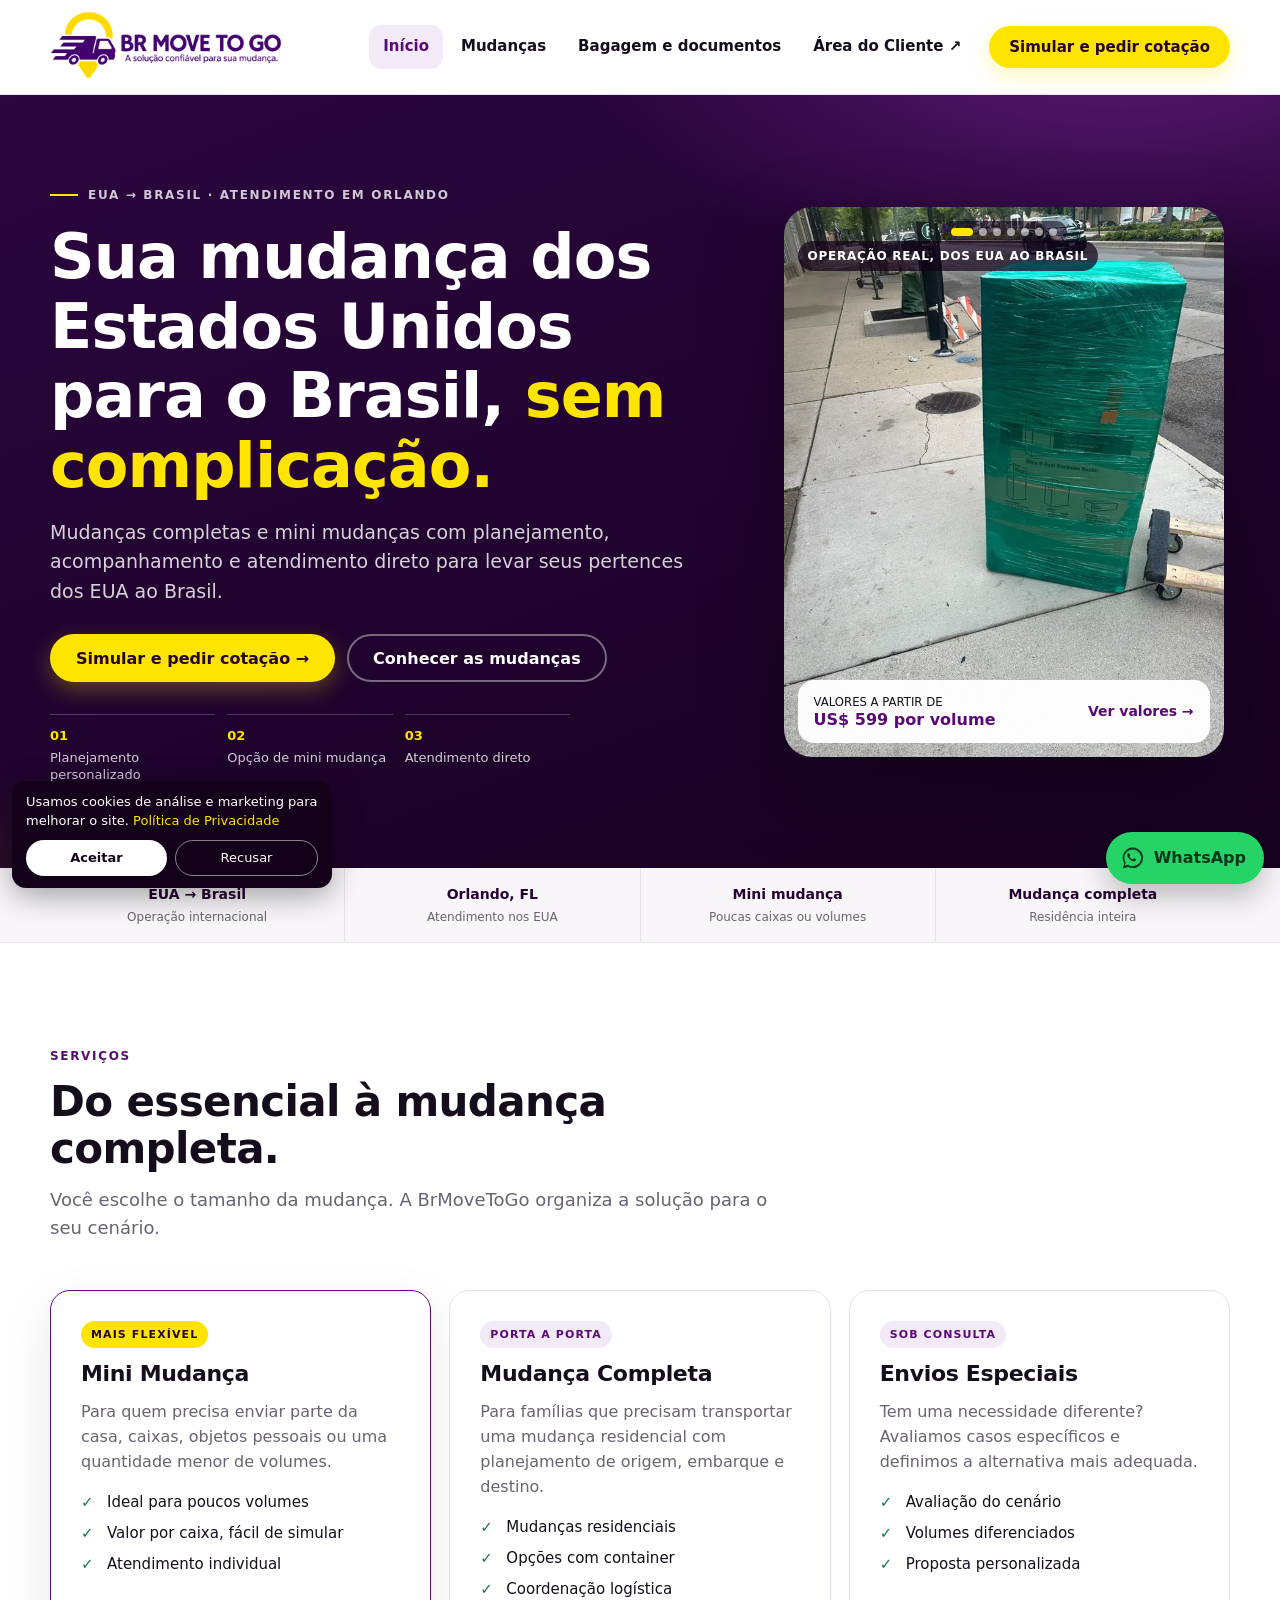
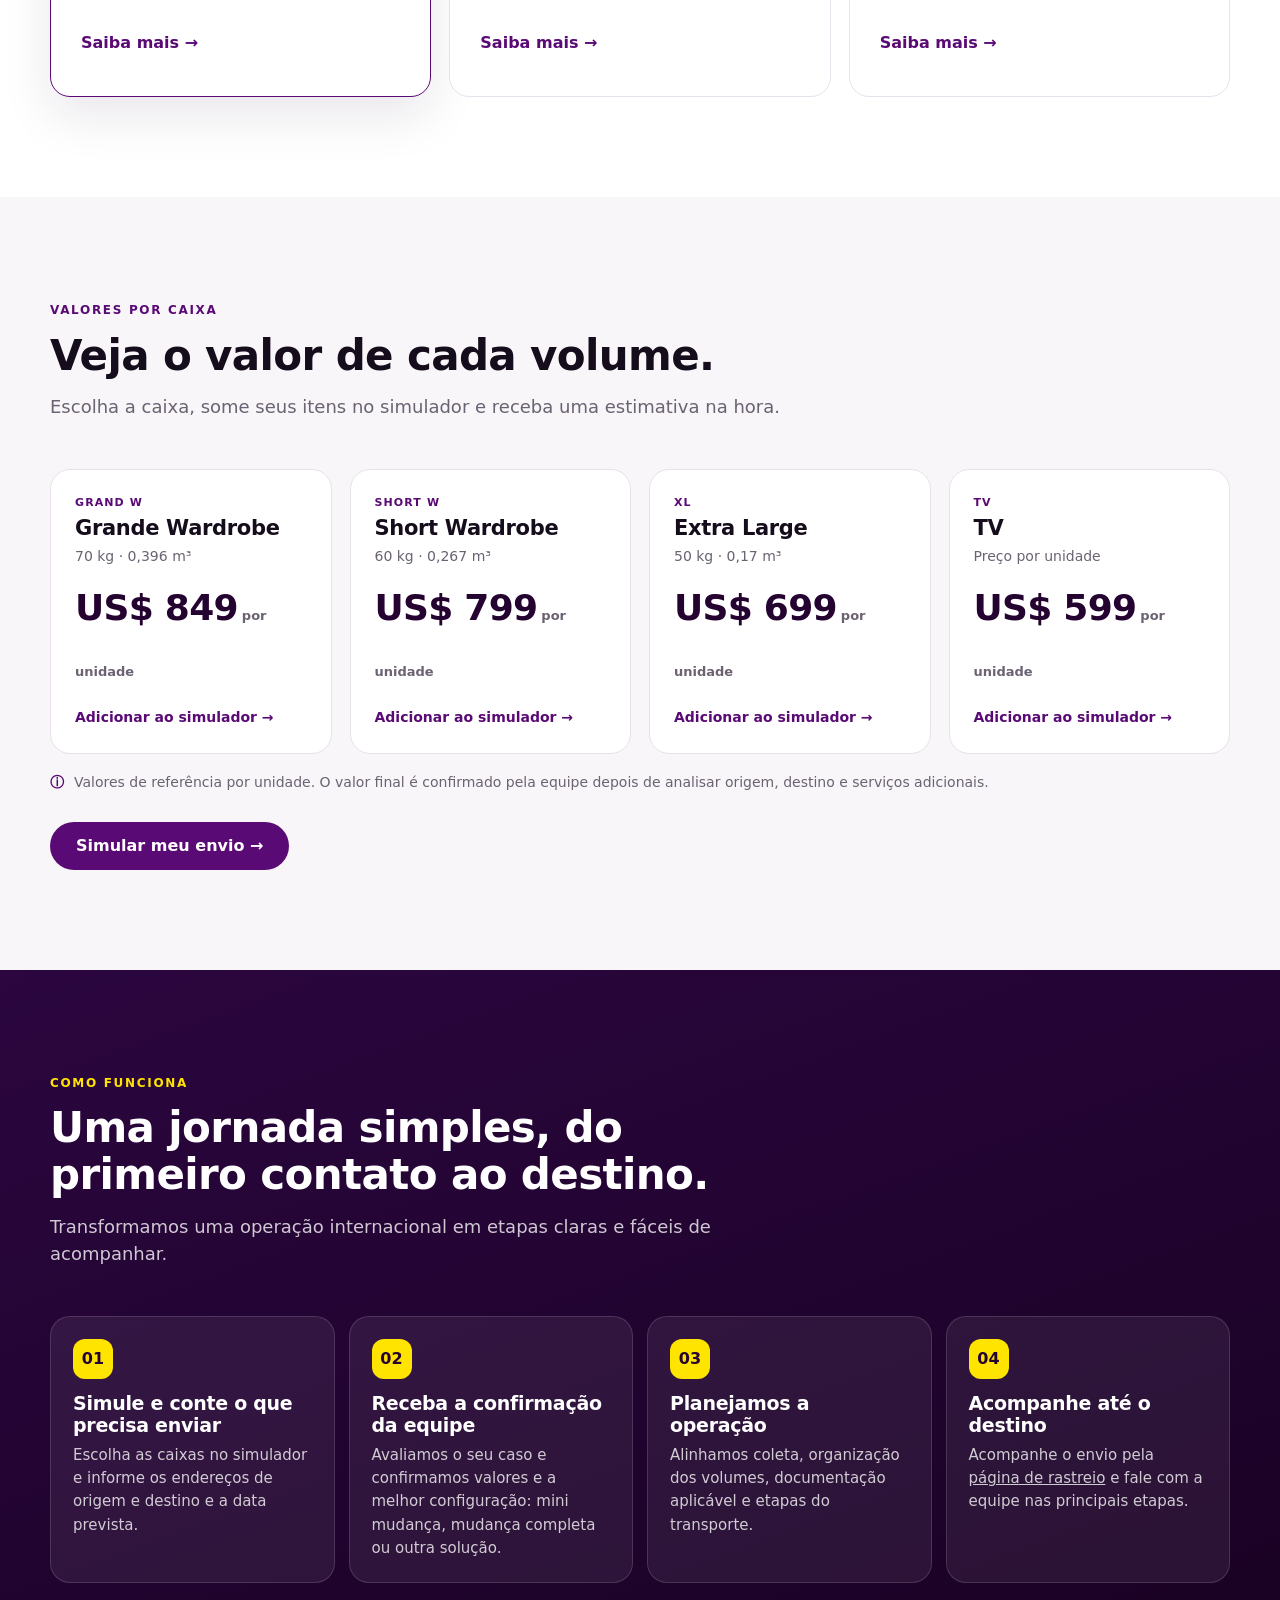
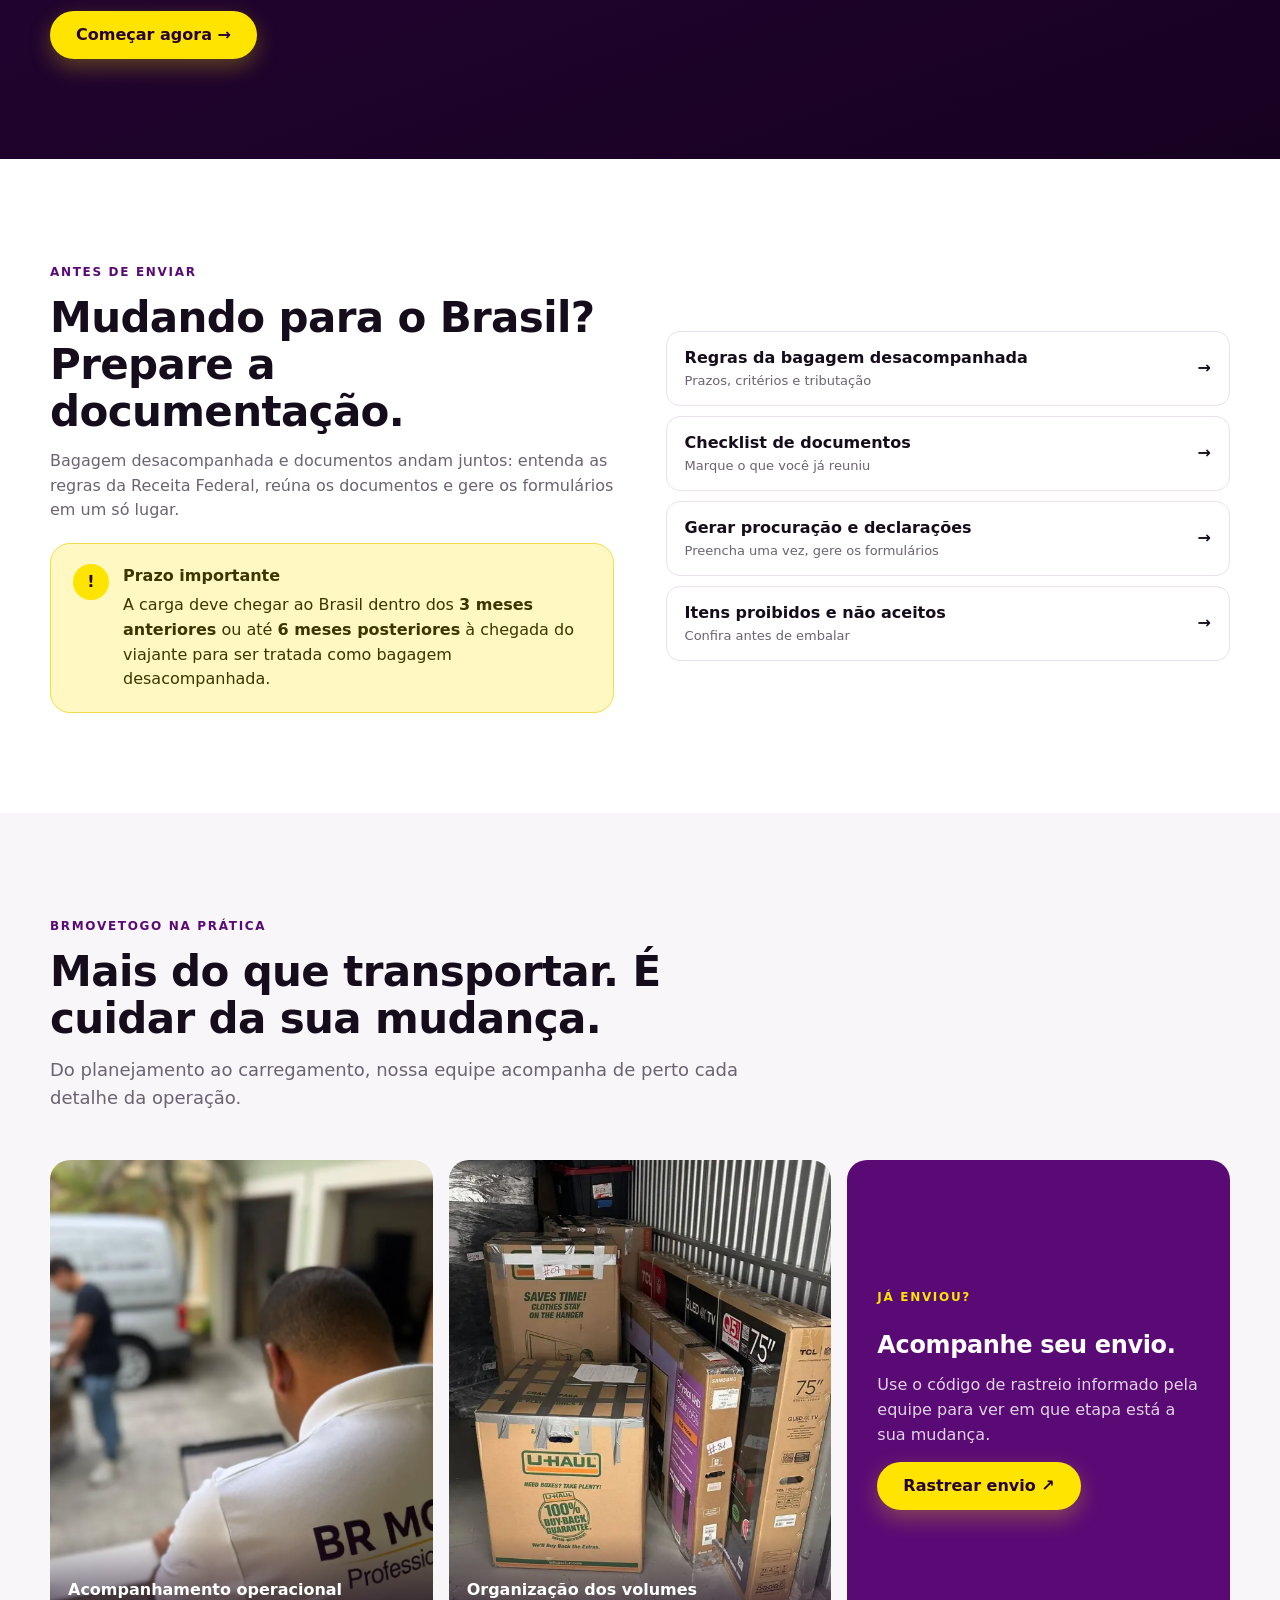
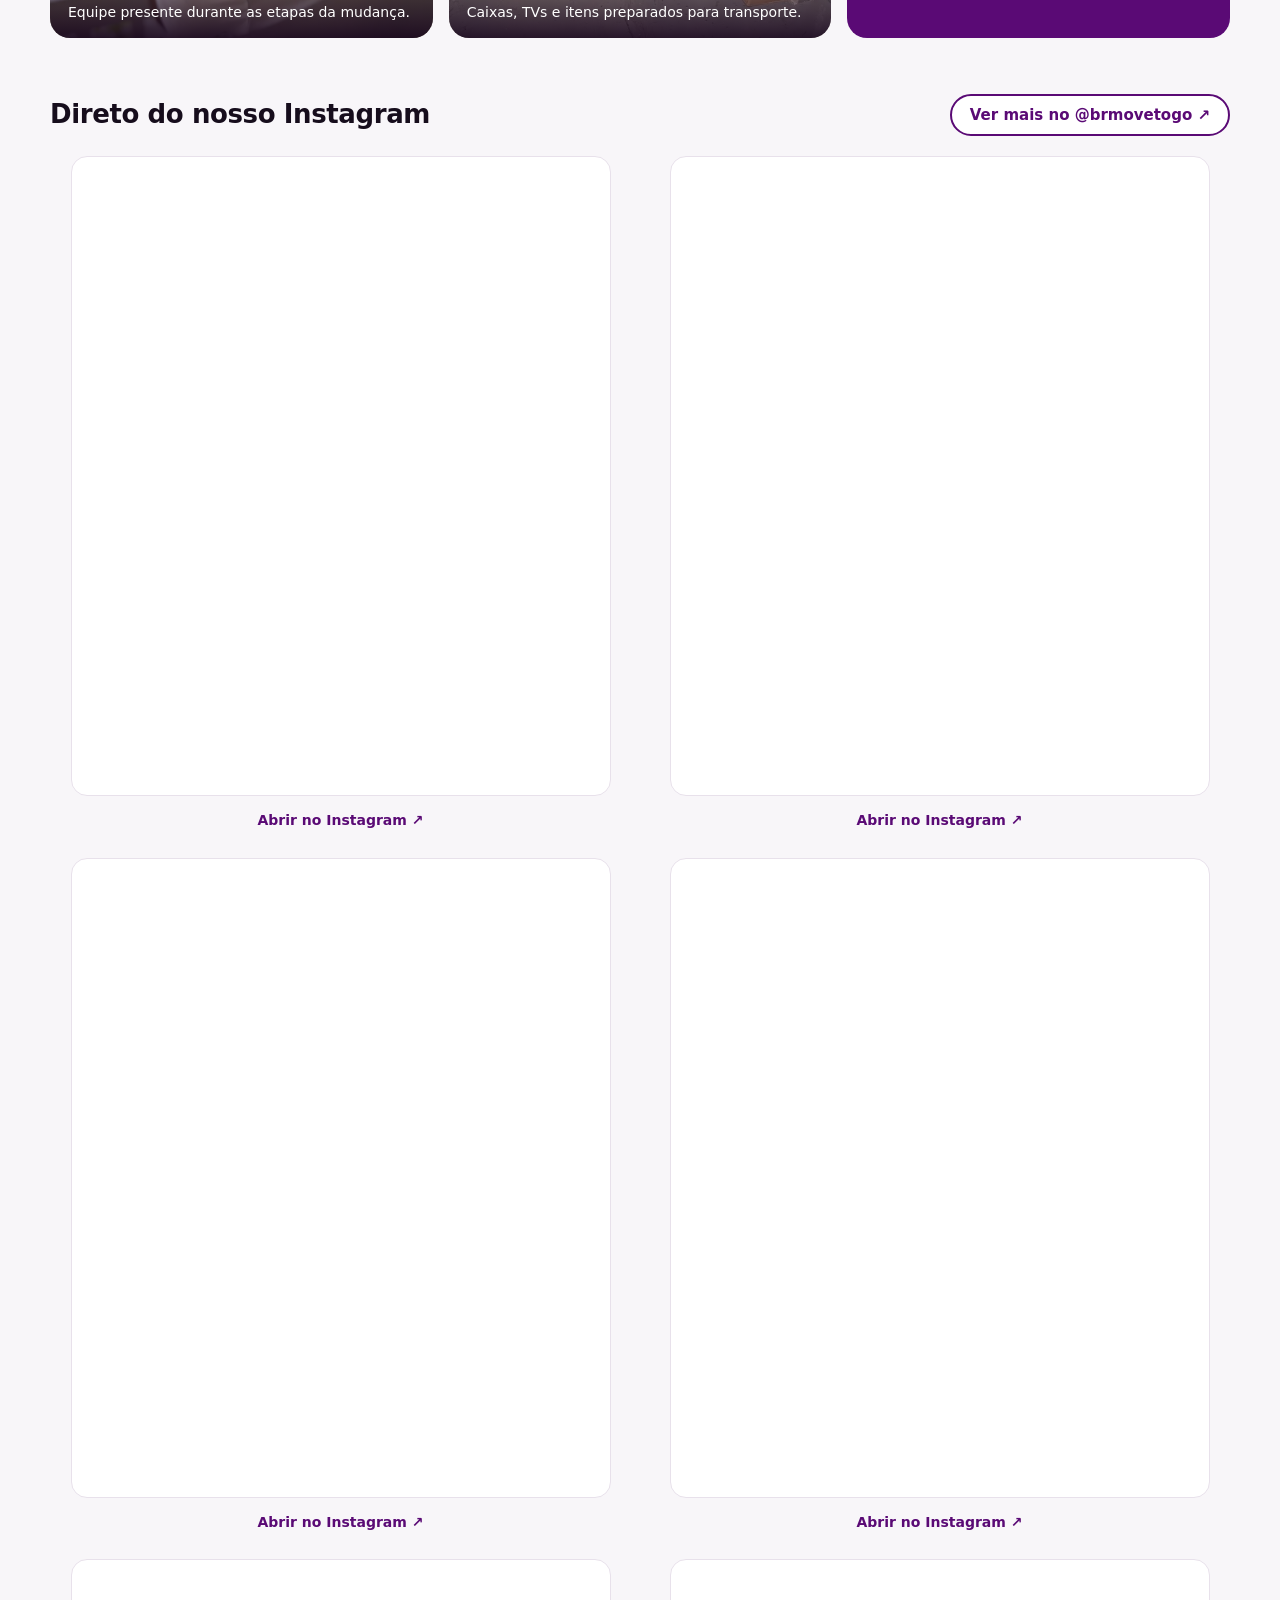
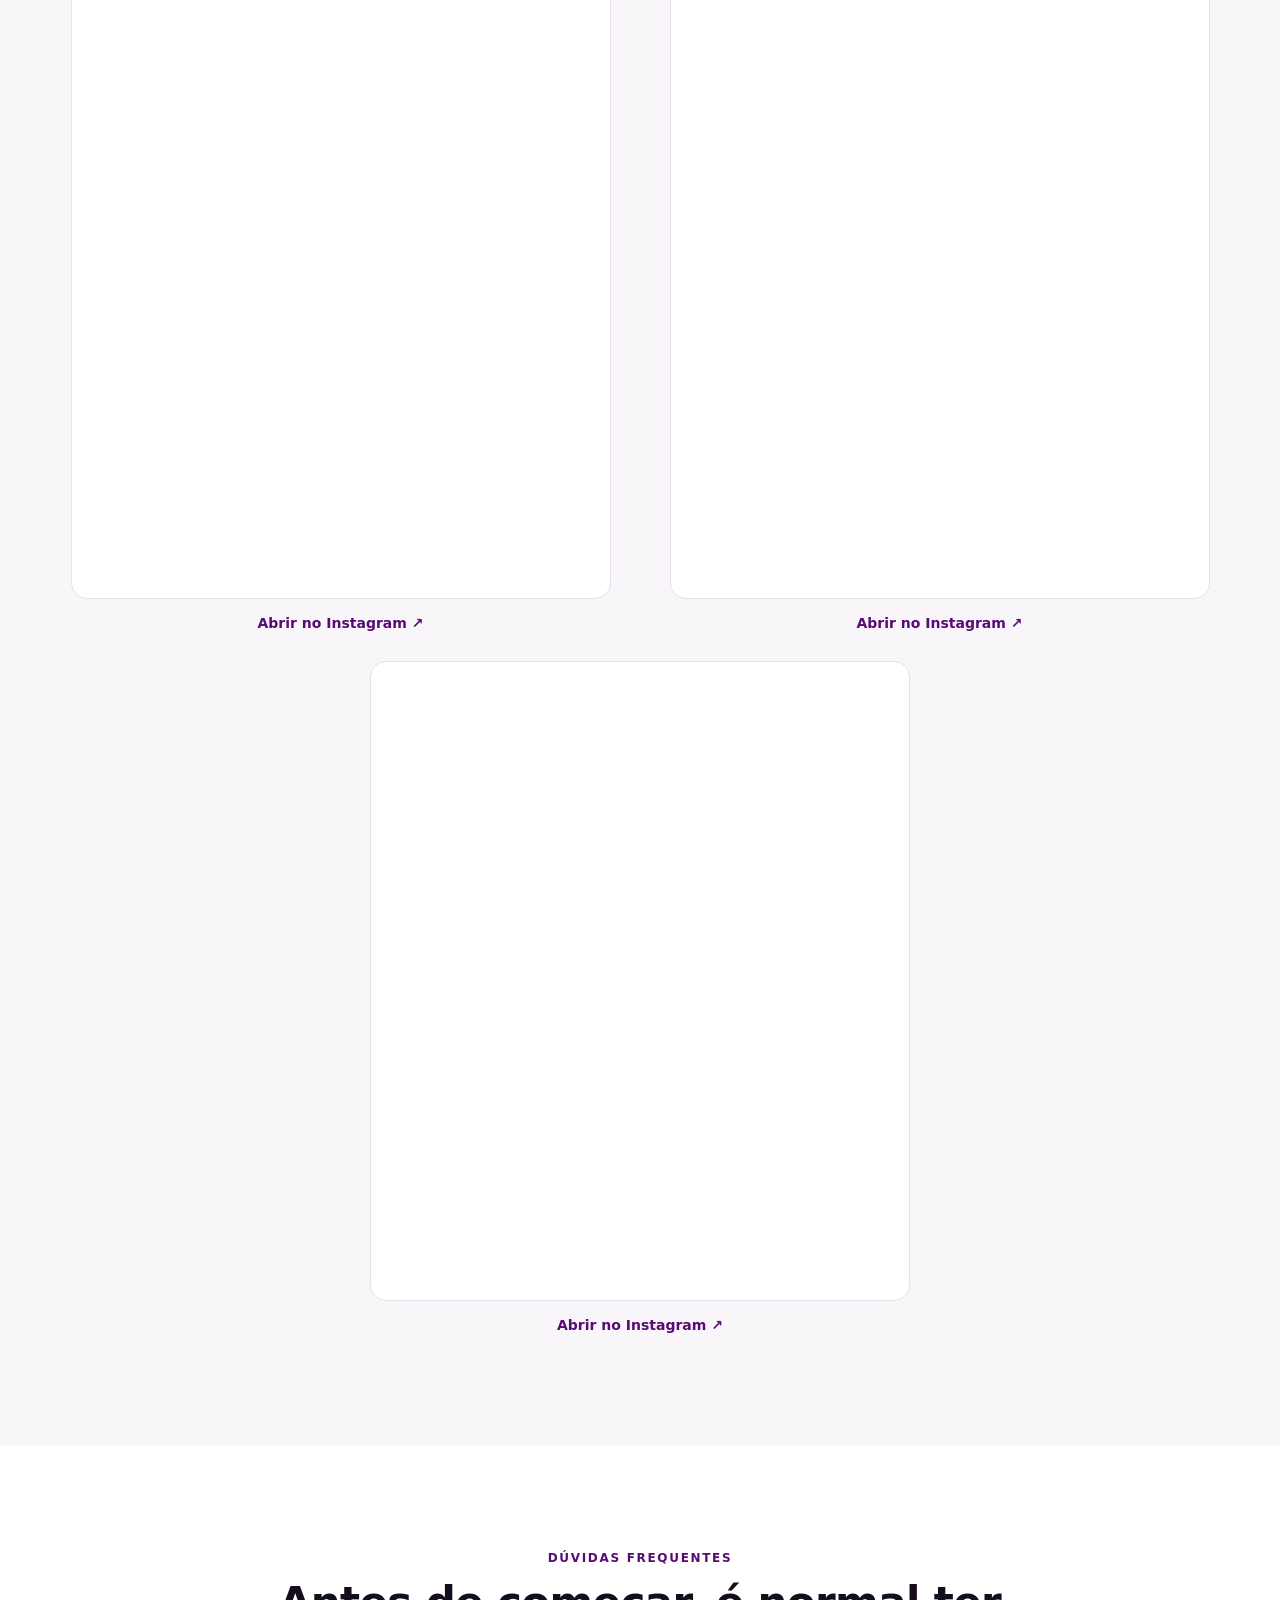
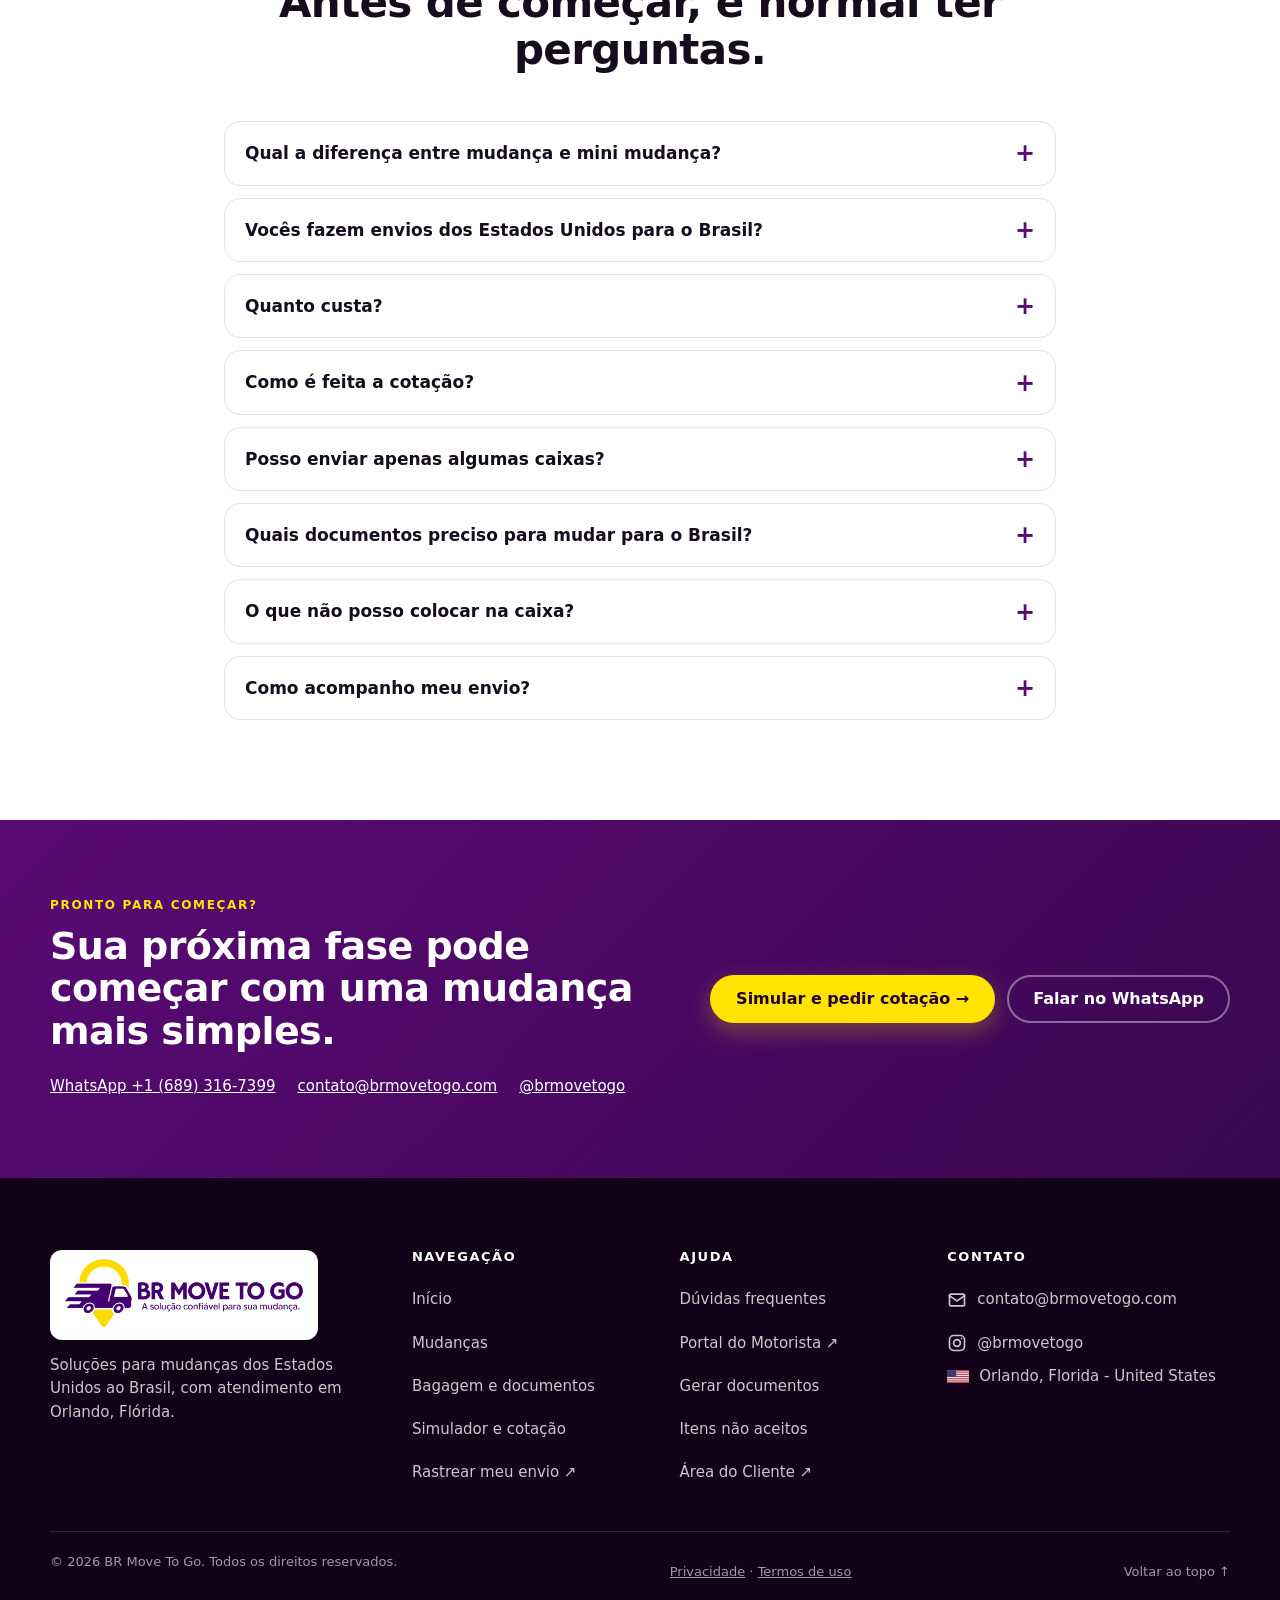
==== commit 8943ee27: "Instagram: posts visíveis direto (iframe lazy) com link 'Abrir no Instagram' abaixo de cada um Co-Au" ====
--- a/index.html
+++ b/index.html
@@ -25,7 +25,7 @@
   <link rel="icon" type="image/png" sizes="48x48" href="/img/favicon-48.png">
   <link rel="apple-touch-icon" href="/img/apple-touch-icon.png">
   <script>document.documentElement.className+=' js'</script>
-  <link rel="stylesheet" href="/assets/site.css?v=menu1">
+  <link rel="stylesheet" href="/assets/site.css?v=ig2">
   
   <script type="application/ld+json">{"@context": "https://schema.org", "@graph": [{"@type": "MovingCompany", "@id": "https://www.brmovetogo.com/#empresa", "name": "BR Move To Go", "alternateName": "BrMoveToGo", "url": "https://www.brmovetogo.com/", "logo": "https://www.brmovetogo.com/img/logo.png", "image": "https://www.brmovetogo.com/img/og-image.jpg", "description": "Mudanças e mini mudanças dos Estados Unidos para o Brasil, com atendimento em Orlando, planejamento personalizado e cotação pelo WhatsApp.", "telephone": "+1-689-316-7399", "email": "contato@brmovetogo.com", "address": {"@type": "PostalAddress", "addressLocality": "Orlando", "addressRegion": "FL", "addressCountry": "US"}, "areaServed": [{"@type": "Country", "name": "United States"}, {"@type": "Country", "name": "Brazil"}], "sameAs": ["https://www.instagram.com/brmovetogo/"], "contactPoint": {"@type": "ContactPoint", "telephone": "+1-689-316-7399", "contactType": "customer service", "availableLanguage": ["Portuguese", "English"]}}, {"@type": "WebSite", "@id": "https://www.brmovetogo.com/#site", "url": "https://www.brmovetogo.com/", "name": "BrMoveToGo", "inLanguage": "pt-BR", "publisher": {"@id": "https://www.brmovetogo.com/#empresa"}}, {"@type": "FAQPage", "@id": "https://www.brmovetogo.com/#faq", "mainEntity": [{"@type": "Question", "name": "Qual a diferença entre mudança e mini mudança?", "acceptedAnswer": {"@type": "Answer", "text": "A mini mudança é indicada quando você tem uma quantidade menor de itens ou volumes. A mudança completa atende operações maiores, geralmente envolvendo uma residência com mais itens e necessidade de uma configuração logística mais ampla."}}, {"@type": "Question", "name": "Vocês fazem envios dos Estados Unidos para o Brasil?", "acceptedAnswer": {"@type": "Answer", "text": "Sim. A BrMoveToGo está baseada em Orlando, Flórida, e o foco do atendimento é organizar mudanças e mini mudanças dos Estados Unidos para o Brasil."}}, {"@type": "Question", "name": "Quanto custa?", "acceptedAnswer": {"@type": "Answer", "text": "O valor depende do que você envia. Por unidade: Grande Wardrobe US$ 849, Short Wardrobe US$ 799, Extra Large US$ 699 e TV US$ 599. Some seus itens no simulador; o valor final é confirmado pela equipe depois de analisar origem, destino e serviços adicionais."}}, {"@type": "Question", "name": "Como é feita a cotação?", "acceptedAnswer": {"@type": "Answer", "text": "Você escolhe as caixas e informa origem, destino e data prevista no simulador. Ao enviar, abrimos o WhatsApp com o resumo pronto, e a equipe confirma valores e configuração."}}, {"@type": "Question", "name": "Posso enviar apenas algumas caixas?", "acceptedAnswer": {"@type": "Answer", "text": "Sim. Esse é justamente um dos cenários em que a mini mudança pode fazer sentido. Escolha a quantidade de cada caixa no simulador e informe o destino para avaliarmos."}}, {"@type": "Question", "name": "Quais documentos preciso para mudar para o Brasil?", "acceptedAnswer": {"@type": "Answer", "text": "O processo normalmente envolve documentos de identificação, comprovante de chegada ao Brasil, conhecimento de carga, relação de bens por caixa ou volume e, conforme o caso, comprovantes de residência, documentos familiares, procuração e acesso gov.br. Veja o checklist completo em Bagagem e documentos."}}, {"@type": "Question", "name": "O que não posso colocar na caixa?", "acceptedAnswer": {"@type": "Answer", "text": "Armas de fogo, joias, dinheiro em espécie, celulares, tablets, laptops, medicamentos e suplementos, entre outros itens. Confira a lista completa de itens não aceitos."}}, {"@type": "Question", "name": "Como acompanho meu envio?", "acceptedAnswer": {"@type": "Answer", "text": "Com o código de rastreio informado pela equipe, na página de rastreio."}}]}]}</script>
 </head>
@@ -56,7 +56,7 @@
         <div><b>03</b>Atendimento direto</div>
       </div>
     </div>
-    <style>.hero-photo{aspect-ratio:4/5;max-width:440px}.hero-photo .hs{position:absolute;inset:0;width:100%;height:100%;object-fit:cover;opacity:0;transition:opacity .8s ease}.hero-photo .hs.on{opacity:1}.hero-dots{position:absolute;top:14px;left:50%;transform:translateX(-50%);display:flex;justify-content:center;gap:6px;z-index:2;background:rgba(19,1,25,.55);padding:7px 10px;border-radius:999px}.hero-dots button{width:8px;height:8px;border-radius:50%;border:0;padding:0;background:rgba(255,255,255,.55);cursor:pointer;transition:width .25s,background .25s}.hero-dots button{position:relative}.hero-dots button::after{content:"";position:absolute;inset:-14px -4px}.hero-dots button.on{background:#ffe400;width:22px;border-radius:6px}.hero-tag{position:absolute;top:34px;left:14px;z-index:2;background:rgba(19,1,25,.7);color:#fff;font-size:12px;font-weight:700;letter-spacing:.06em;padding:6px 10px;border-radius:999px}@media(prefers-reduced-motion:reduce){.hero-photo .hs{transition:none}}.ig-ph:last-child:nth-child(odd){grid-column:1/-1}</style><div class="hero-photo">
+    <style>.hero-photo{aspect-ratio:4/5;max-width:440px}.hero-photo .hs{position:absolute;inset:0;width:100%;height:100%;object-fit:cover;opacity:0;transition:opacity .8s ease}.hero-photo .hs.on{opacity:1}.hero-dots{position:absolute;top:14px;left:50%;transform:translateX(-50%);display:flex;justify-content:center;gap:6px;z-index:2;background:rgba(19,1,25,.55);padding:7px 10px;border-radius:999px}.hero-dots button{width:8px;height:8px;border-radius:50%;border:0;padding:0;background:rgba(255,255,255,.55);cursor:pointer;transition:width .25s,background .25s}.hero-dots button{position:relative}.hero-dots button::after{content:"";position:absolute;inset:-14px -4px}.hero-dots button.on{background:#ffe400;width:22px;border-radius:6px}.hero-tag{position:absolute;top:34px;left:14px;z-index:2;background:rgba(19,1,25,.7);color:#fff;font-size:12px;font-weight:700;letter-spacing:.06em;padding:6px 10px;border-radius:999px}@media(prefers-reduced-motion:reduce){.hero-photo .hs{transition:none}}</style><div class="hero-photo">
       <img class="hs on" src="/img/coleta-1.webp" alt="Coleta embalada e pronta para envio, em calçada nos EUA" width="720" height="900" fetchpriority="high" decoding="async"><img class="hs" src="/img/coleta-2.webp" alt="Caixa Wardrobe amarrada dentro da van de coleta" width="720" height="900" loading="lazy" decoding="async"><img class="hs" src="/img/coleta-3.webp" alt="Caixas Wardrobe filmadas e identificadas sobre pallet" width="720" height="900" loading="lazy" decoding="async"><img class="hs" src="/img/coleta-4.webp" alt="Volumes numerados e embalados, prontos para sair" width="720" height="900" loading="lazy" decoding="async"><img class="hs" src="/img/coleta-5.webp" alt="Carga carregada no caminhão para entrega" width="720" height="900" loading="lazy" decoding="async"><img class="hs" src="/img/coleta-6.webp" alt="Pallet com caixas identificadas no galpão" width="720" height="900" loading="lazy" decoding="async"><img class="hs" src="/img/coleta-7.webp" alt="Caixas embaladas com filme e numeradas" width="720" height="900" loading="lazy" decoding="async"><span class="hero-tag">OPERAÇÃO REAL, DOS EUA AO BRASIL</span><div class="hero-dots" role="group" aria-label="Fotos de coletas"></div>
       <a class="hero-photo-chip" href="/mudancas/#caixas"><div><small>VALORES A PARTIR DE</small><b>US$ 599 por volume</b></div><span>Ver valores →</span></a>
     </div>
@@ -151,9 +151,9 @@
         <a class="btn btn-primary" href="https://envios.brmovetogo.com/portaldocliente/" target="_blank" rel="noopener">Rastrear envio ↗</a></div>
     </div>
     <div class="ig-block reveal">
-      <style>.ig-block{margin-top:clamp(36px,5vw,56px)}.ig-head{display:flex;flex-wrap:wrap;gap:12px 20px;align-items:center;justify-content:space-between;margin-bottom:20px}.ig-head h3{font-size:clamp(20px,2.6vw,26px);font-weight:800}.ig-grid{display:grid;gap:18px;grid-template-columns:1fr;justify-items:center}.ig-ph{width:100%;max-width:540px;height:220px;display:flex;flex-direction:column;align-items:center;justify-content:center;gap:6px;border:1px dashed var(--purple);border-radius:16px;background:#fff;color:var(--purple);cursor:pointer;font:inherit}.ig-ph b{font-size:16px}.ig-ph small{color:var(--muted);font-size:13px}.ig-ph-i{display:grid;place-items:center;width:44px;height:44px;border-radius:50%;background:#f3eaf7}.ig-frame{width:100%;max-width:540px;height:640px;border:1px solid var(--line);border-radius:16px;background:#fff}@media(min-width:760px){.ig-grid{grid-template-columns:repeat(2,minmax(0,1fr))}}</style>
+      <style>.ig-block{margin-top:clamp(36px,5vw,56px)}.ig-head{display:flex;flex-wrap:wrap;gap:12px 20px;align-items:center;justify-content:space-between;margin-bottom:20px}.ig-head h3{font-size:clamp(20px,2.6vw,26px);font-weight:800}.ig-grid{display:grid;gap:18px;grid-template-columns:1fr;justify-items:center}.ig-item{width:100%;max-width:540px;display:flex;flex-direction:column;align-items:center;gap:6px}.ig-link{font-weight:700;font-size:14px;color:var(--purple);padding:8px 12px}.ig-link:hover{text-decoration:underline}.ig-item:last-child:nth-child(odd){grid-column:1/-1}.ig-frame{width:100%;max-width:540px;height:640px;border:1px solid var(--line);border-radius:16px;background:#fff}@media(min-width:760px){.ig-grid{grid-template-columns:repeat(2,minmax(0,1fr))}}</style>
       <div class="ig-head"><h3>Direto do nosso Instagram</h3><a class="btn btn-outline btn-small" href="https://www.instagram.com/brmovetogo/" target="_blank" rel="noopener">Ver mais no @brmovetogo ↗</a></div>
-      <div class="ig-grid"><button type="button" class="ig-ph" data-ig="https://www.instagram.com/p/DdZ-wfAlIBl/embed/"><span class="ig-ph-i">▶</span><b>Ver post do Instagram</b><small>Carrega o conteúdo do Instagram ao tocar</small></button><button type="button" class="ig-ph" data-ig="https://www.instagram.com/p/DYN02p1kplG/embed/"><span class="ig-ph-i">▶</span><b>Ver post do Instagram</b><small>Carrega o conteúdo do Instagram ao tocar</small></button><button type="button" class="ig-ph" data-ig="https://www.instagram.com/p/DXx6J10tIF-/embed/"><span class="ig-ph-i">▶</span><b>Ver post do Instagram</b><small>Carrega o conteúdo do Instagram ao tocar</small></button><button type="button" class="ig-ph" data-ig="https://www.instagram.com/p/DcOmSTEjqKm/embed/"><span class="ig-ph-i">▶</span><b>Ver post do Instagram</b><small>Carrega o conteúdo do Instagram ao tocar</small></button><button type="button" class="ig-ph" data-ig="https://www.instagram.com/p/DfFCWuuPIxl/embed/"><span class="ig-ph-i">▶</span><b>Ver post do Instagram</b><small>Carrega o conteúdo do Instagram ao tocar</small></button><button type="button" class="ig-ph" data-ig="https://www.instagram.com/p/DfI7UslCY78/embed/"><span class="ig-ph-i">▶</span><b>Ver post do Instagram</b><small>Carrega o conteúdo do Instagram ao tocar</small></button><button type="button" class="ig-ph" data-ig="https://www.instagram.com/p/DezH9a0kUf5/embed/"><span class="ig-ph-i">▶</span><b>Ver post do Instagram</b><small>Carrega o conteúdo do Instagram ao tocar</small></button></div>
+      <div class="ig-grid"><div class="ig-item"><iframe class="ig-frame" src="https://www.instagram.com/p/DdZ-wfAlIBl/embed/" title="Post do Instagram da BrMoveToGo" loading="lazy" scrolling="no" allowtransparency="true" allow="encrypted-media"></iframe><a class="ig-link" href="https://www.instagram.com/p/DdZ-wfAlIBl/" target="_blank" rel="noopener">Abrir no Instagram ↗</a></div><div class="ig-item"><iframe class="ig-frame" src="https://www.instagram.com/p/DYN02p1kplG/embed/" title="Post do Instagram da BrMoveToGo" loading="lazy" scrolling="no" allowtransparency="true" allow="encrypted-media"></iframe><a class="ig-link" href="https://www.instagram.com/p/DYN02p1kplG/" target="_blank" rel="noopener">Abrir no Instagram ↗</a></div><div class="ig-item"><iframe class="ig-frame" src="https://www.instagram.com/p/DXx6J10tIF-/embed/" title="Post do Instagram da BrMoveToGo" loading="lazy" scrolling="no" allowtransparency="true" allow="encrypted-media"></iframe><a class="ig-link" href="https://www.instagram.com/p/DXx6J10tIF-/" target="_blank" rel="noopener">Abrir no Instagram ↗</a></div><div class="ig-item"><iframe class="ig-frame" src="https://www.instagram.com/p/DcOmSTEjqKm/embed/" title="Post do Instagram da BrMoveToGo" loading="lazy" scrolling="no" allowtransparency="true" allow="encrypted-media"></iframe><a class="ig-link" href="https://www.instagram.com/p/DcOmSTEjqKm/" target="_blank" rel="noopener">Abrir no Instagram ↗</a></div><div class="ig-item"><iframe class="ig-frame" src="https://www.instagram.com/p/DfFCWuuPIxl/embed/" title="Post do Instagram da BrMoveToGo" loading="lazy" scrolling="no" allowtransparency="true" allow="encrypted-media"></iframe><a class="ig-link" href="https://www.instagram.com/p/DfFCWuuPIxl/" target="_blank" rel="noopener">Abrir no Instagram ↗</a></div><div class="ig-item"><iframe class="ig-frame" src="https://www.instagram.com/p/DfI7UslCY78/embed/" title="Post do Instagram da BrMoveToGo" loading="lazy" scrolling="no" allowtransparency="true" allow="encrypted-media"></iframe><a class="ig-link" href="https://www.instagram.com/p/DfI7UslCY78/" target="_blank" rel="noopener">Abrir no Instagram ↗</a></div><div class="ig-item"><iframe class="ig-frame" src="https://www.instagram.com/p/DezH9a0kUf5/embed/" title="Post do Instagram da BrMoveToGo" loading="lazy" scrolling="no" allowtransparency="true" allow="encrypted-media"></iframe><a class="ig-link" href="https://www.instagram.com/p/DezH9a0kUf5/" target="_blank" rel="noopener">Abrir no Instagram ↗</a></div></div>
     </div>
   </div>
 </section>
@@ -253,7 +253,7 @@
   </div>
 </div>
 
-<script src="/assets/site.js?v=ux3" defer></script>
+<script src="/assets/site.js?v=ig2" defer></script>
 <script>(function(){var p=document.querySelector(".hero-photo");if(!p)return;var s=[].slice.call(p.querySelectorAll(".hs")),d=p.querySelector(".hero-dots"),i=0,t,rm=window.matchMedia&&matchMedia("(prefers-reduced-motion: reduce)").matches;s.forEach(function(_,k){var b=document.createElement("button");b.type="button";b.setAttribute("aria-label","Foto "+(k+1));b.onclick=function(){go(k);play()};d.appendChild(b)});function go(n){i=(n+s.length)%s.length;s.forEach(function(e,k){e.classList.toggle("on",k===i)});[].forEach.call(d.children,function(b,k){b.classList.toggle("on",k===i)})}function play(){clearInterval(t);if(!rm)t=setInterval(function(){go(i+1)},4500)}p.addEventListener("mouseenter",function(){clearInterval(t)});p.addEventListener("mouseleave",play);var x=0;p.addEventListener("touchstart",function(e){x=e.touches[0].clientX},{passive:true});p.addEventListener("touchend",function(e){var dx=e.changedTouches[0].clientX-x;if(Math.abs(dx)>40){go(i+(dx<0?1:-1));play()}});document.addEventListener("visibilitychange",function(){document.hidden?clearInterval(t):play()});go(0);play()})()</script>
 <script src="/assets/track.js?v=ux3" defer></script></body>
 </html>
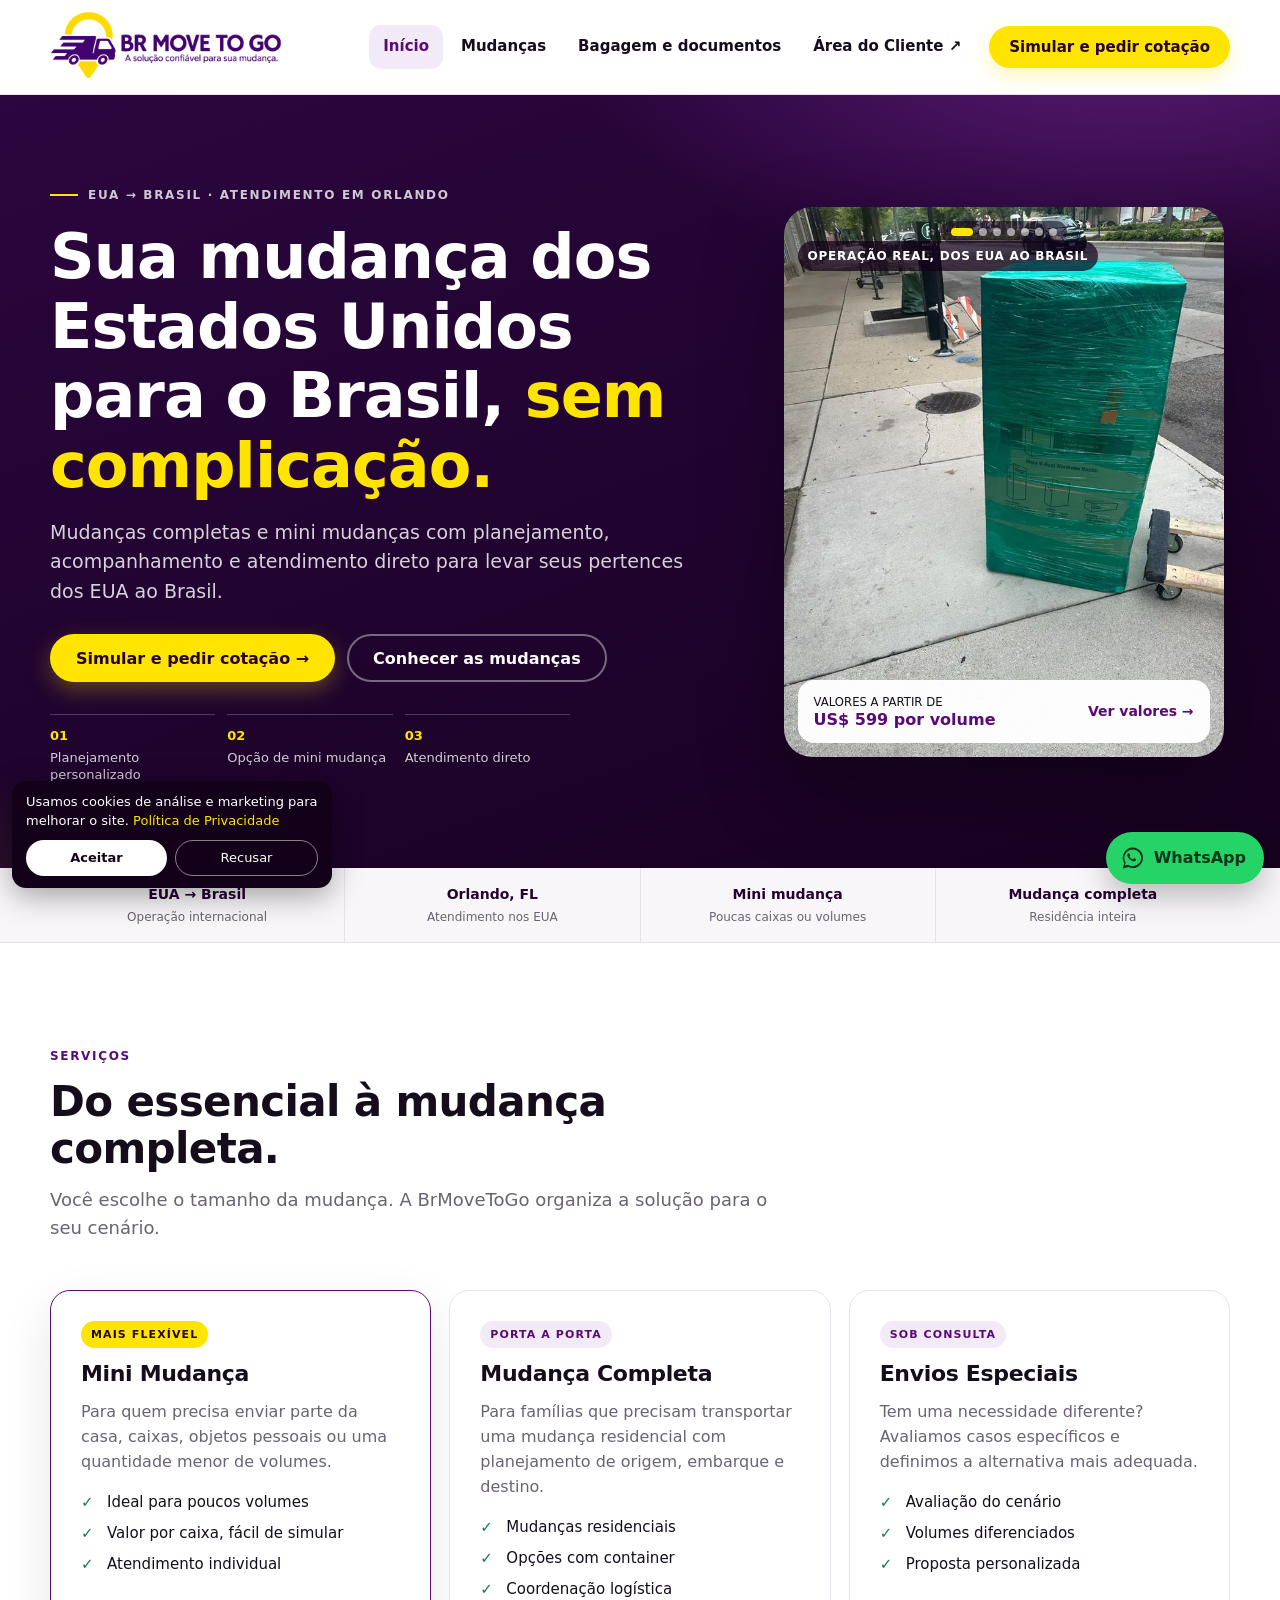
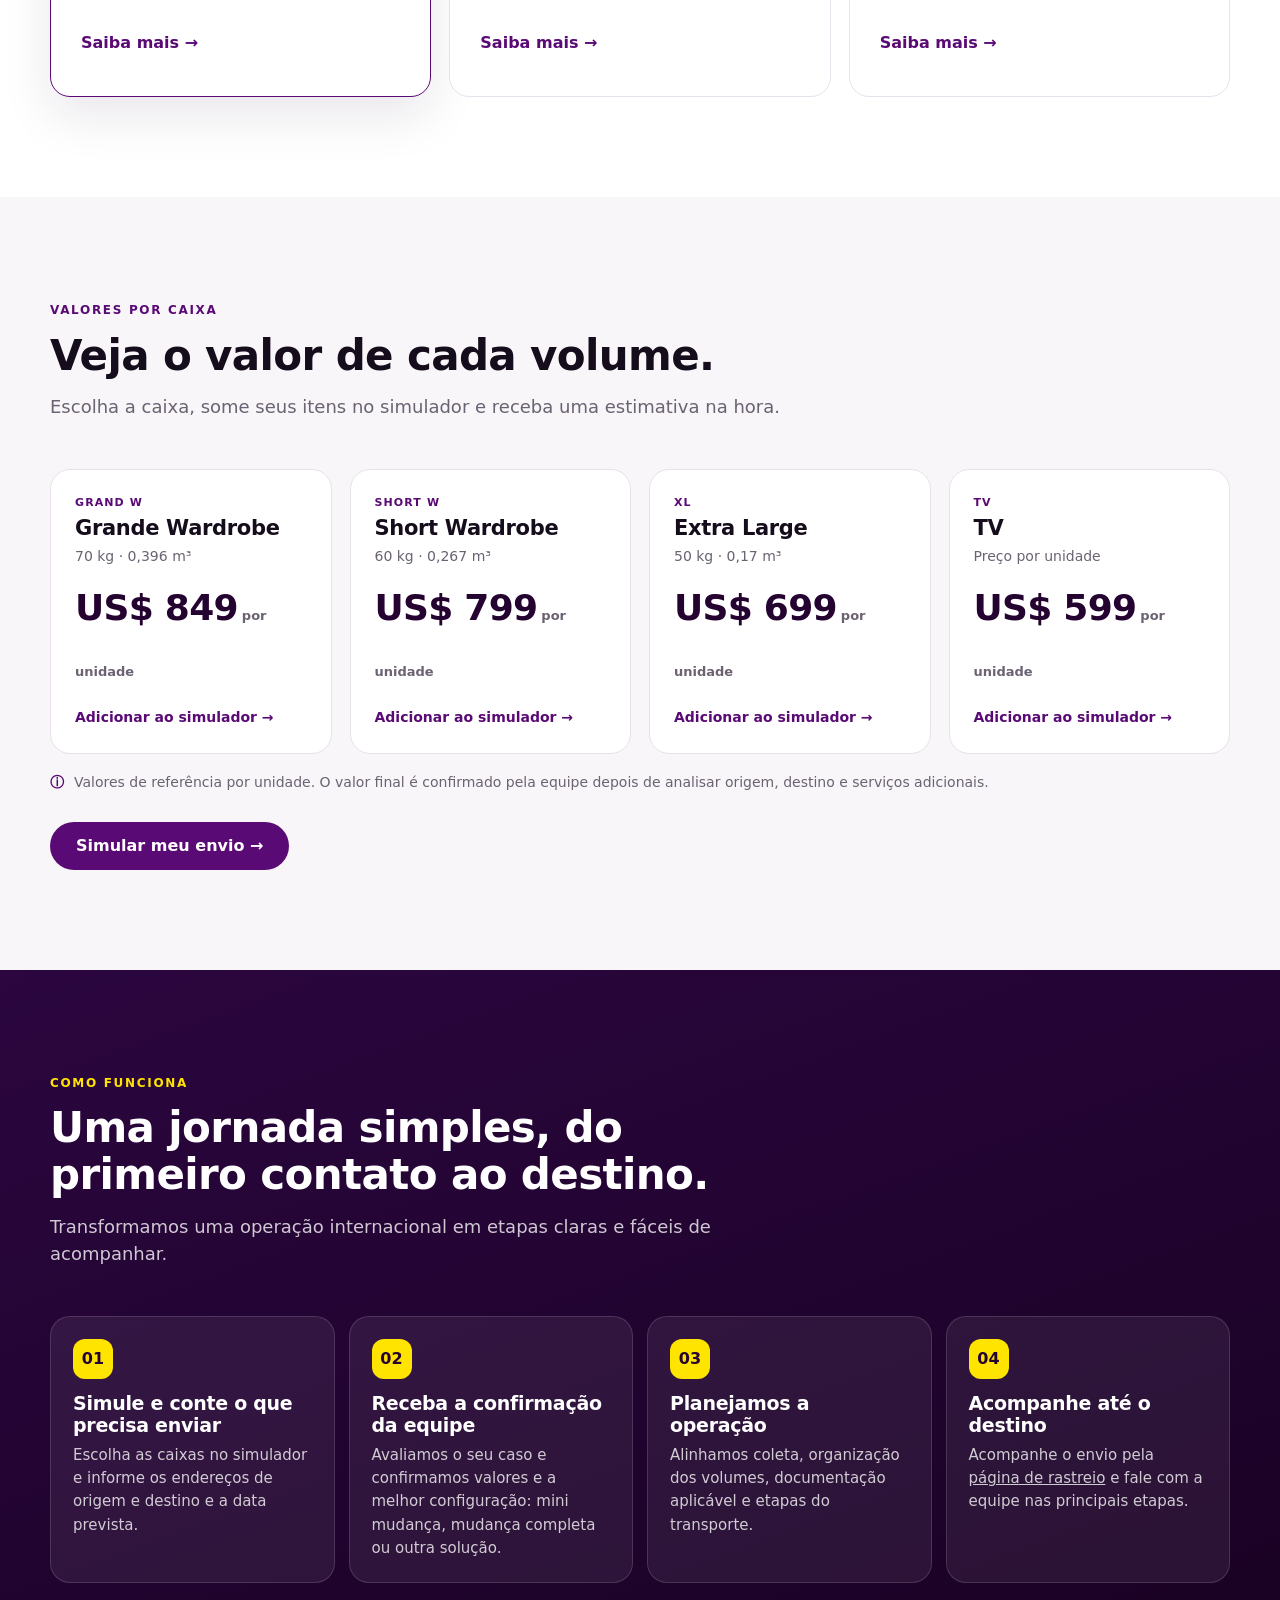
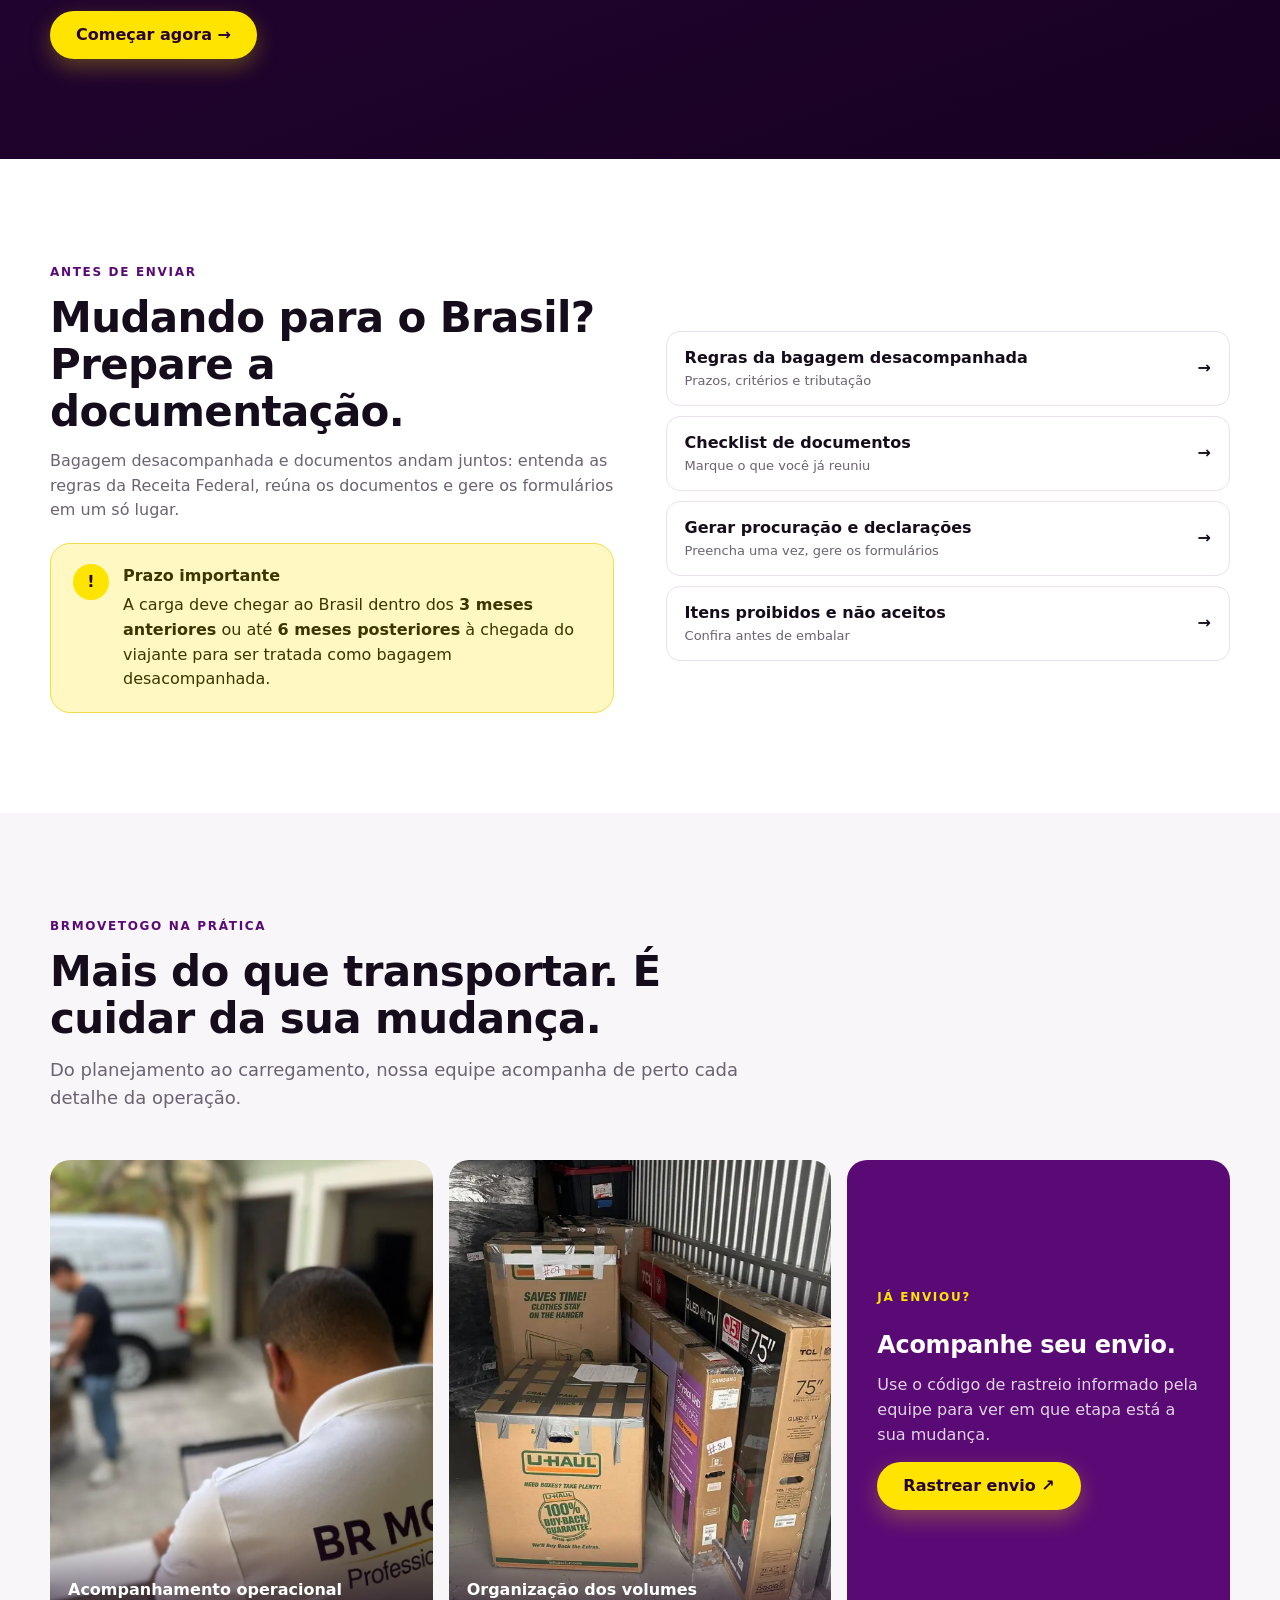
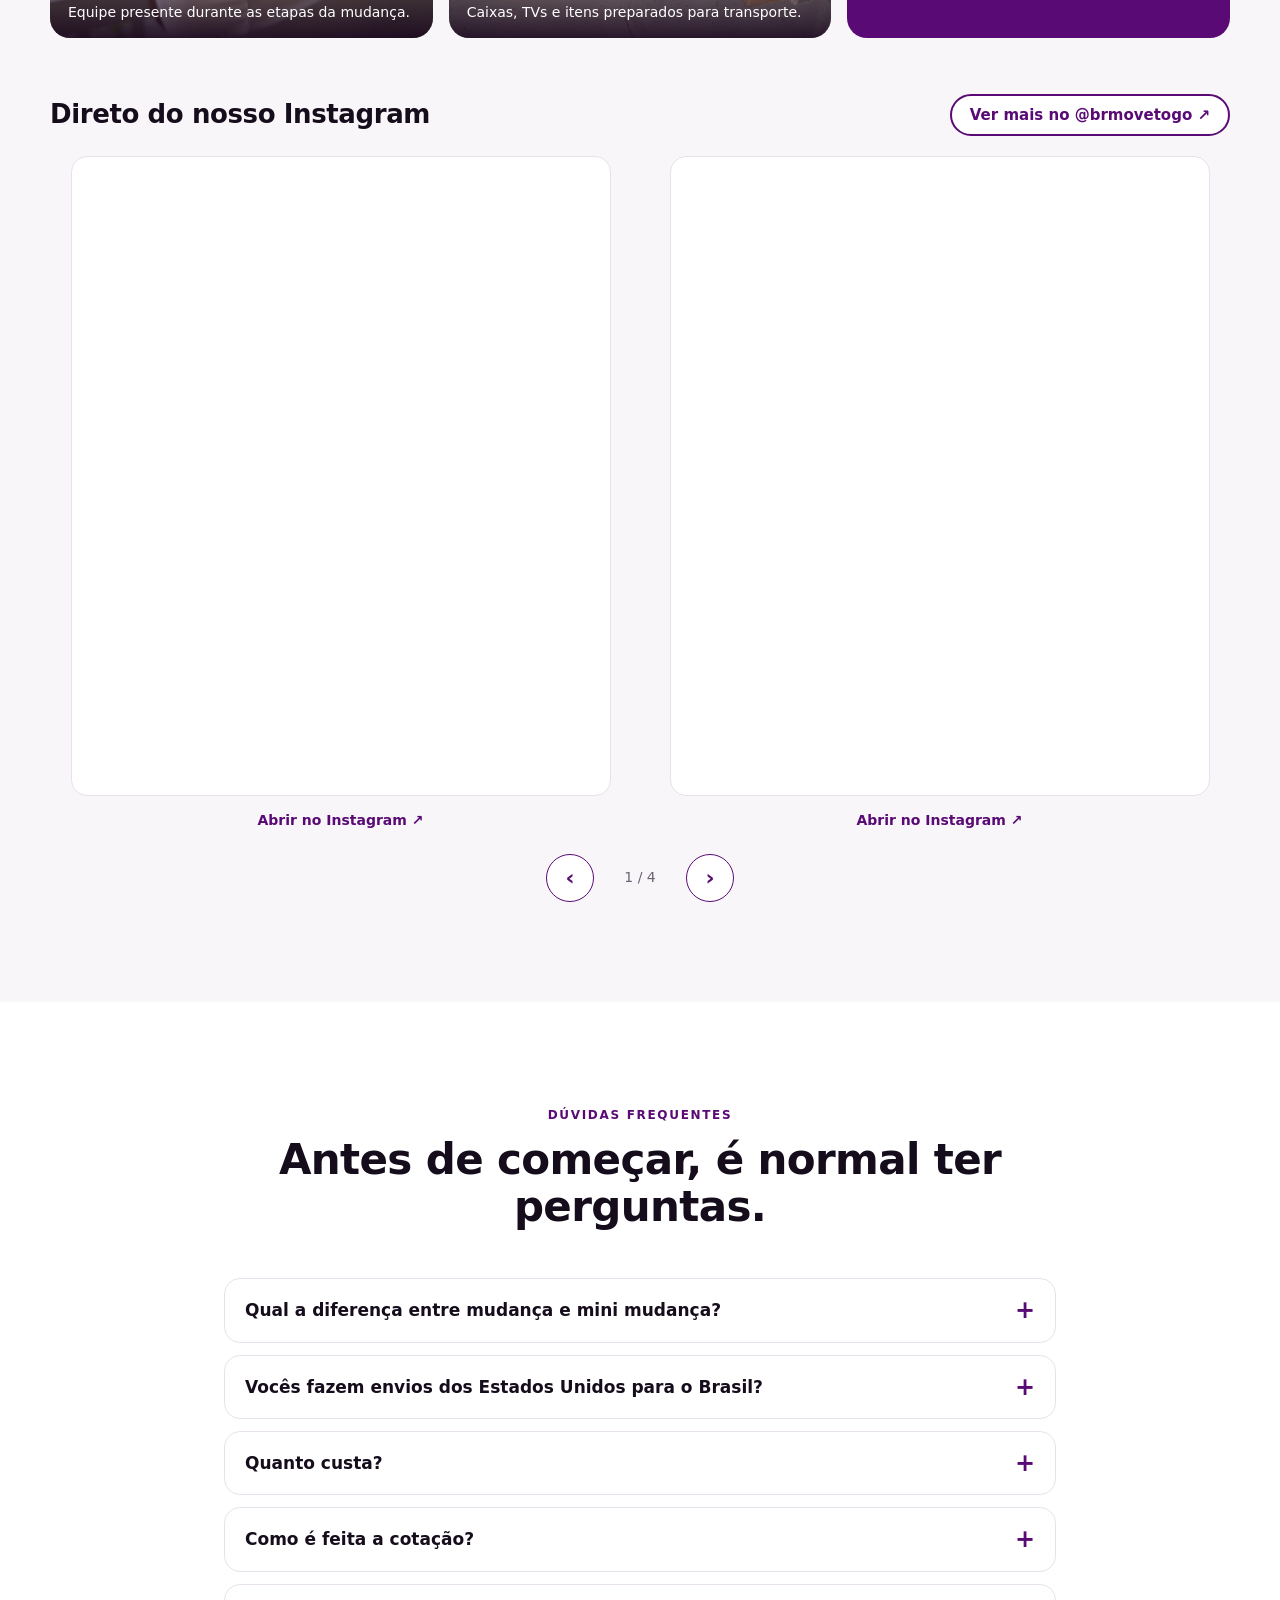
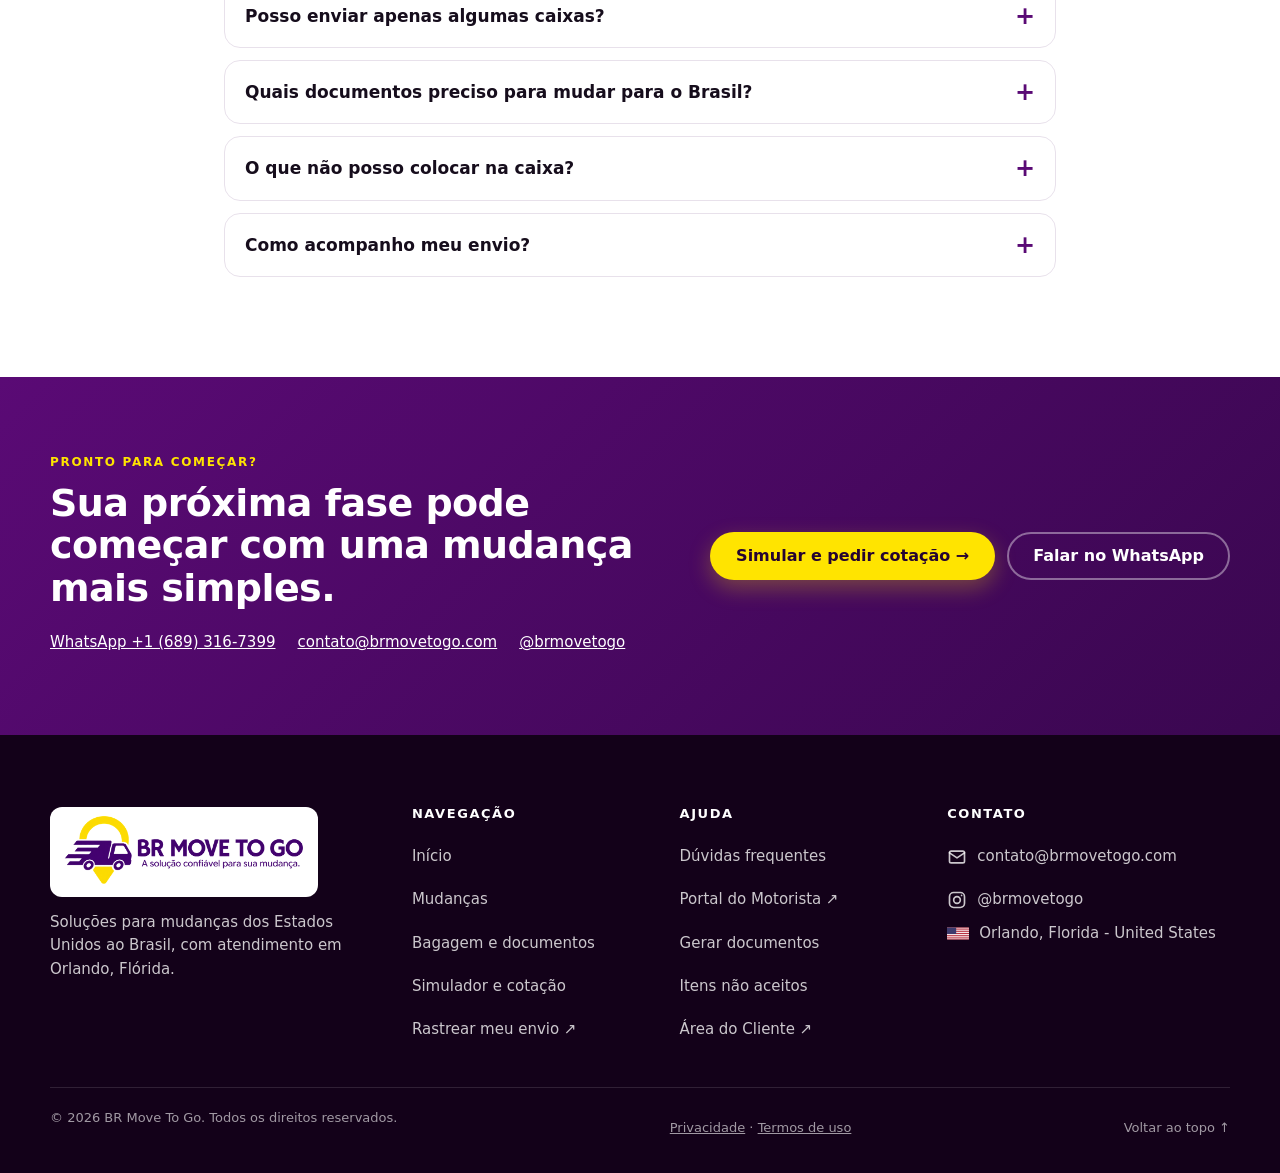
==== commit 0fbc237c: "Instagram: carrossel (2 posts por vez no desktop, 1 no celular) com setas, contador e troca automáti" ====
--- a/index.html
+++ b/index.html
@@ -25,7 +25,7 @@
   <link rel="icon" type="image/png" sizes="48x48" href="/img/favicon-48.png">
   <link rel="apple-touch-icon" href="/img/apple-touch-icon.png">
   <script>document.documentElement.className+=' js'</script>
-  <link rel="stylesheet" href="/assets/site.css?v=ig2">
+  <link rel="stylesheet" href="/assets/site.css?v=ig3">
   
   <script type="application/ld+json">{"@context": "https://schema.org", "@graph": [{"@type": "MovingCompany", "@id": "https://www.brmovetogo.com/#empresa", "name": "BR Move To Go", "alternateName": "BrMoveToGo", "url": "https://www.brmovetogo.com/", "logo": "https://www.brmovetogo.com/img/logo.png", "image": "https://www.brmovetogo.com/img/og-image.jpg", "description": "Mudanças e mini mudanças dos Estados Unidos para o Brasil, com atendimento em Orlando, planejamento personalizado e cotação pelo WhatsApp.", "telephone": "+1-689-316-7399", "email": "contato@brmovetogo.com", "address": {"@type": "PostalAddress", "addressLocality": "Orlando", "addressRegion": "FL", "addressCountry": "US"}, "areaServed": [{"@type": "Country", "name": "United States"}, {"@type": "Country", "name": "Brazil"}], "sameAs": ["https://www.instagram.com/brmovetogo/"], "contactPoint": {"@type": "ContactPoint", "telephone": "+1-689-316-7399", "contactType": "customer service", "availableLanguage": ["Portuguese", "English"]}}, {"@type": "WebSite", "@id": "https://www.brmovetogo.com/#site", "url": "https://www.brmovetogo.com/", "name": "BrMoveToGo", "inLanguage": "pt-BR", "publisher": {"@id": "https://www.brmovetogo.com/#empresa"}}, {"@type": "FAQPage", "@id": "https://www.brmovetogo.com/#faq", "mainEntity": [{"@type": "Question", "name": "Qual a diferença entre mudança e mini mudança?", "acceptedAnswer": {"@type": "Answer", "text": "A mini mudança é indicada quando você tem uma quantidade menor de itens ou volumes. A mudança completa atende operações maiores, geralmente envolvendo uma residência com mais itens e necessidade de uma configuração logística mais ampla."}}, {"@type": "Question", "name": "Vocês fazem envios dos Estados Unidos para o Brasil?", "acceptedAnswer": {"@type": "Answer", "text": "Sim. A BrMoveToGo está baseada em Orlando, Flórida, e o foco do atendimento é organizar mudanças e mini mudanças dos Estados Unidos para o Brasil."}}, {"@type": "Question", "name": "Quanto custa?", "acceptedAnswer": {"@type": "Answer", "text": "O valor depende do que você envia. Por unidade: Grande Wardrobe US$ 849, Short Wardrobe US$ 799, Extra Large US$ 699 e TV US$ 599. Some seus itens no simulador; o valor final é confirmado pela equipe depois de analisar origem, destino e serviços adicionais."}}, {"@type": "Question", "name": "Como é feita a cotação?", "acceptedAnswer": {"@type": "Answer", "text": "Você escolhe as caixas e informa origem, destino e data prevista no simulador. Ao enviar, abrimos o WhatsApp com o resumo pronto, e a equipe confirma valores e configuração."}}, {"@type": "Question", "name": "Posso enviar apenas algumas caixas?", "acceptedAnswer": {"@type": "Answer", "text": "Sim. Esse é justamente um dos cenários em que a mini mudança pode fazer sentido. Escolha a quantidade de cada caixa no simulador e informe o destino para avaliarmos."}}, {"@type": "Question", "name": "Quais documentos preciso para mudar para o Brasil?", "acceptedAnswer": {"@type": "Answer", "text": "O processo normalmente envolve documentos de identificação, comprovante de chegada ao Brasil, conhecimento de carga, relação de bens por caixa ou volume e, conforme o caso, comprovantes de residência, documentos familiares, procuração e acesso gov.br. Veja o checklist completo em Bagagem e documentos."}}, {"@type": "Question", "name": "O que não posso colocar na caixa?", "acceptedAnswer": {"@type": "Answer", "text": "Armas de fogo, joias, dinheiro em espécie, celulares, tablets, laptops, medicamentos e suplementos, entre outros itens. Confira a lista completa de itens não aceitos."}}, {"@type": "Question", "name": "Como acompanho meu envio?", "acceptedAnswer": {"@type": "Answer", "text": "Com o código de rastreio informado pela equipe, na página de rastreio."}}]}]}</script>
 </head>
@@ -253,7 +253,7 @@
   </div>
 </div>
 
-<script src="/assets/site.js?v=ig2" defer></script>
+<script src="/assets/site.js?v=ig3" defer></script>
 <script>(function(){var p=document.querySelector(".hero-photo");if(!p)return;var s=[].slice.call(p.querySelectorAll(".hs")),d=p.querySelector(".hero-dots"),i=0,t,rm=window.matchMedia&&matchMedia("(prefers-reduced-motion: reduce)").matches;s.forEach(function(_,k){var b=document.createElement("button");b.type="button";b.setAttribute("aria-label","Foto "+(k+1));b.onclick=function(){go(k);play()};d.appendChild(b)});function go(n){i=(n+s.length)%s.length;s.forEach(function(e,k){e.classList.toggle("on",k===i)});[].forEach.call(d.children,function(b,k){b.classList.toggle("on",k===i)})}function play(){clearInterval(t);if(!rm)t=setInterval(function(){go(i+1)},4500)}p.addEventListener("mouseenter",function(){clearInterval(t)});p.addEventListener("mouseleave",play);var x=0;p.addEventListener("touchstart",function(e){x=e.touches[0].clientX},{passive:true});p.addEventListener("touchend",function(e){var dx=e.changedTouches[0].clientX-x;if(Math.abs(dx)>40){go(i+(dx<0?1:-1));play()}});document.addEventListener("visibilitychange",function(){document.hidden?clearInterval(t):play()});go(0);play()})()</script>
 <script src="/assets/track.js?v=ux3" defer></script></body>
 </html>
--- a/assets/site.css
+++ b/assets/site.css
@@ -4,3 +4,14 @@
 .site-footer li{margin-bottom:0}.site-footer li a{display:inline-block;padding:10px 0}.footer-bottom a,.footer-bottom button{display:inline-block;padding:10px 0}.card .text-link{padding:10px 0}
 @media(max-width:700px){.site-footer{padding-bottom:84px}}
 .contact-line{display:flex;flex-wrap:wrap;gap:4px 22px;margin-top:14px;font-size:15px}.contact-line a{color:#fff;text-decoration:underline;padding:8px 0}.contact-line a:hover{color:var(--yellow)}.final-cta .cta-row{align-items:center}.nav a{white-space:nowrap}
+.ig-block .ig-grid{display:flex;gap:18px;overflow-x:auto;scroll-snap-type:x mandatory;scroll-behavior:smooth;scrollbar-width:none;-webkit-overflow-scrolling:touch;justify-items:initial}
+.ig-block .ig-grid::-webkit-scrollbar{display:none}
+.ig-block .ig-item{flex:0 0 100%;max-width:none;scroll-snap-align:start}
+@media(min-width:700px){.ig-block .ig-item{flex-basis:calc(50% - 9px)}}
+.ig-block .ig-frame{max-width:540px}
+.ig-ctrl{display:flex;align-items:center;justify-content:center;gap:14px;margin-top:14px}
+.ig-ctrl button{width:48px;height:48px;border-radius:50%;border:1.5px solid var(--purple);background:#fff;color:var(--purple);font-size:22px;font-weight:800;cursor:pointer;line-height:1}
+.ig-ctrl button:hover{background:#f3eaf7}
+.ig-ctrl span{font-size:14px;color:var(--muted);min-width:64px;text-align:center}
+@media(prefers-reduced-motion:reduce){.ig-block .ig-grid{scroll-behavior:auto}}
+
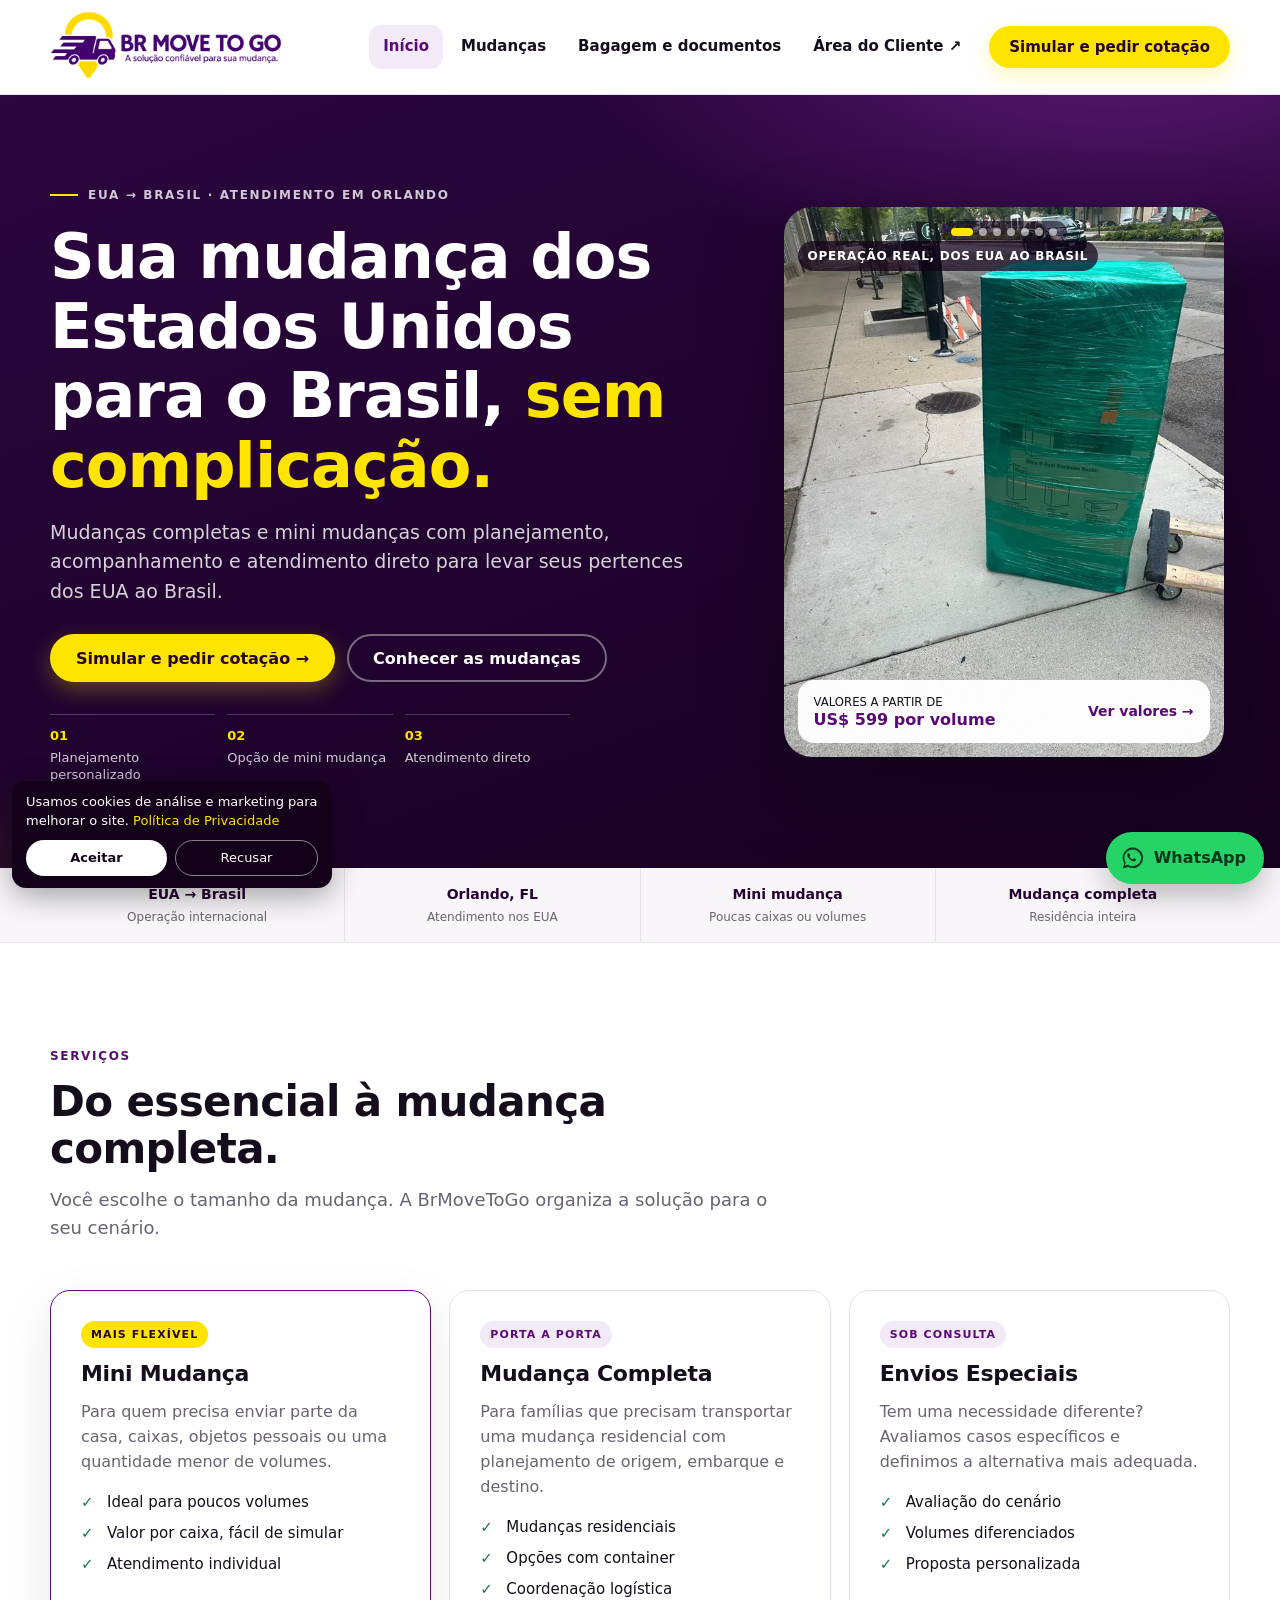
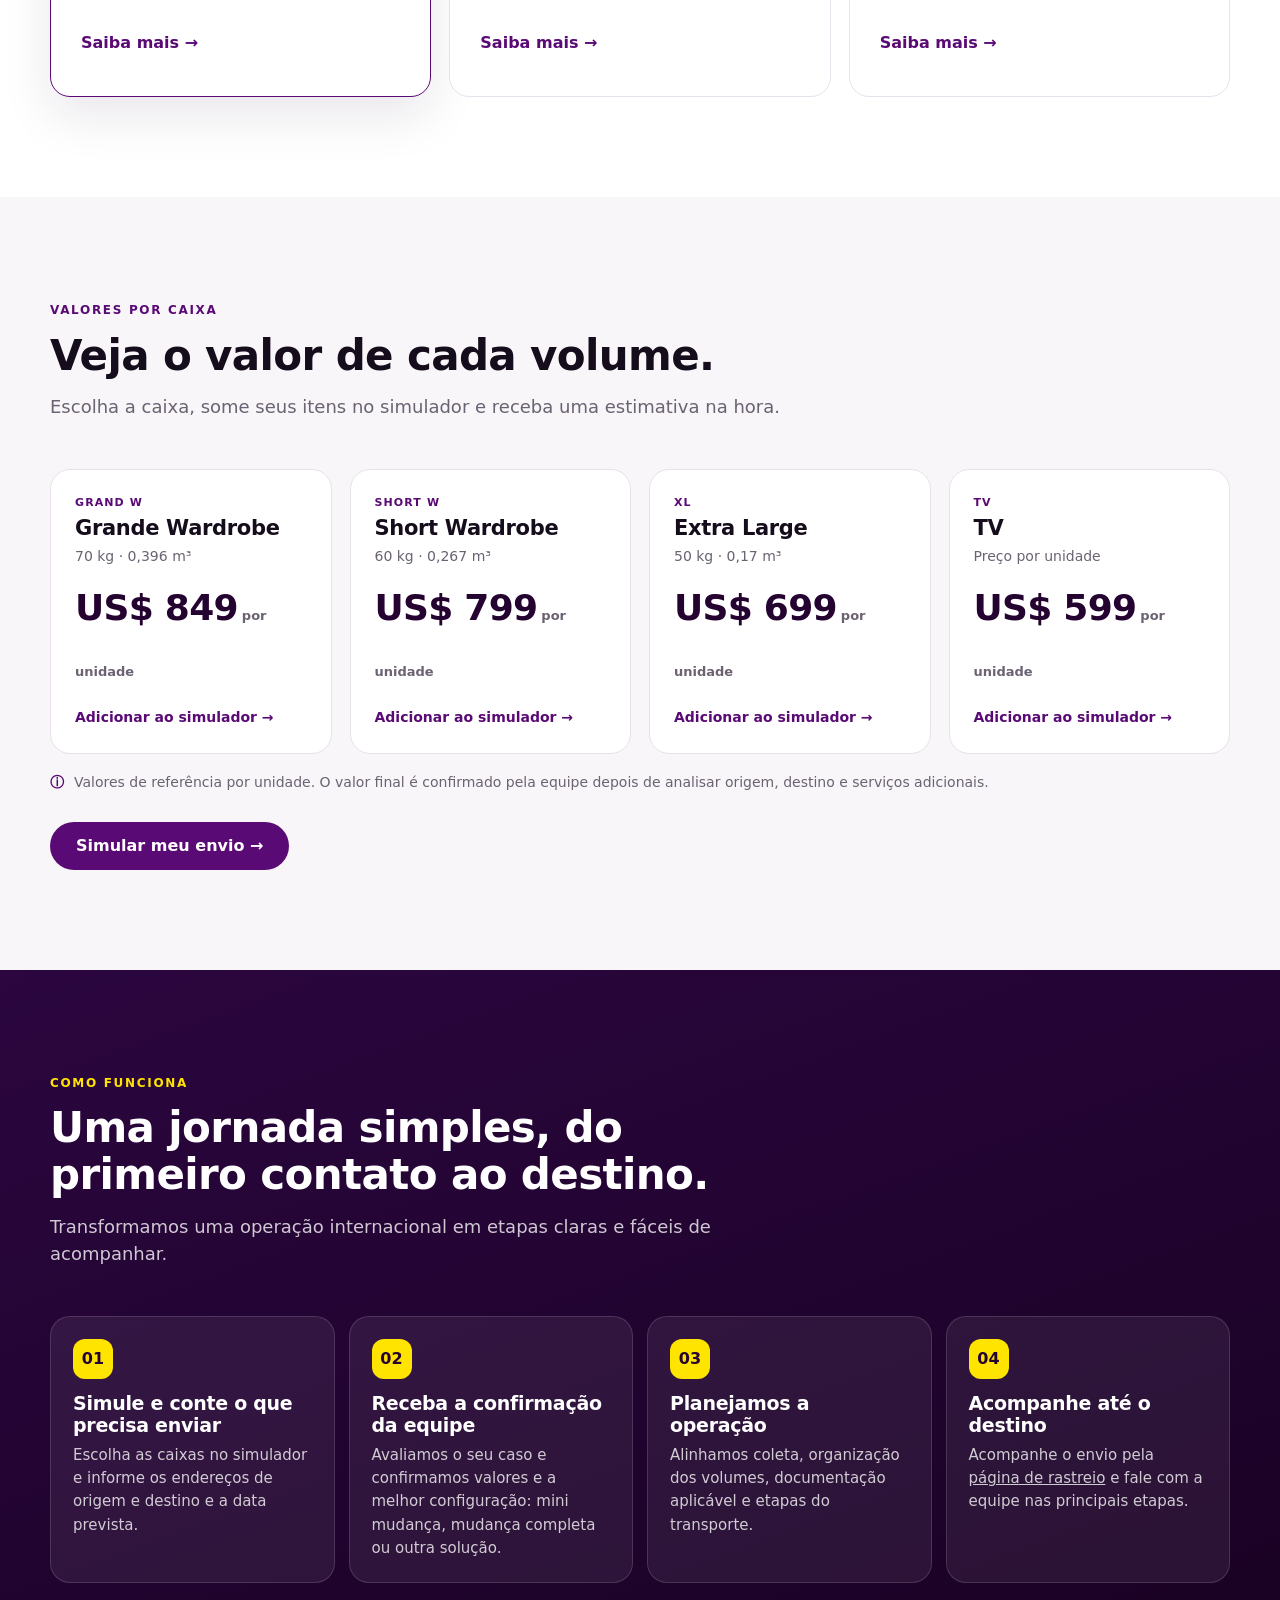
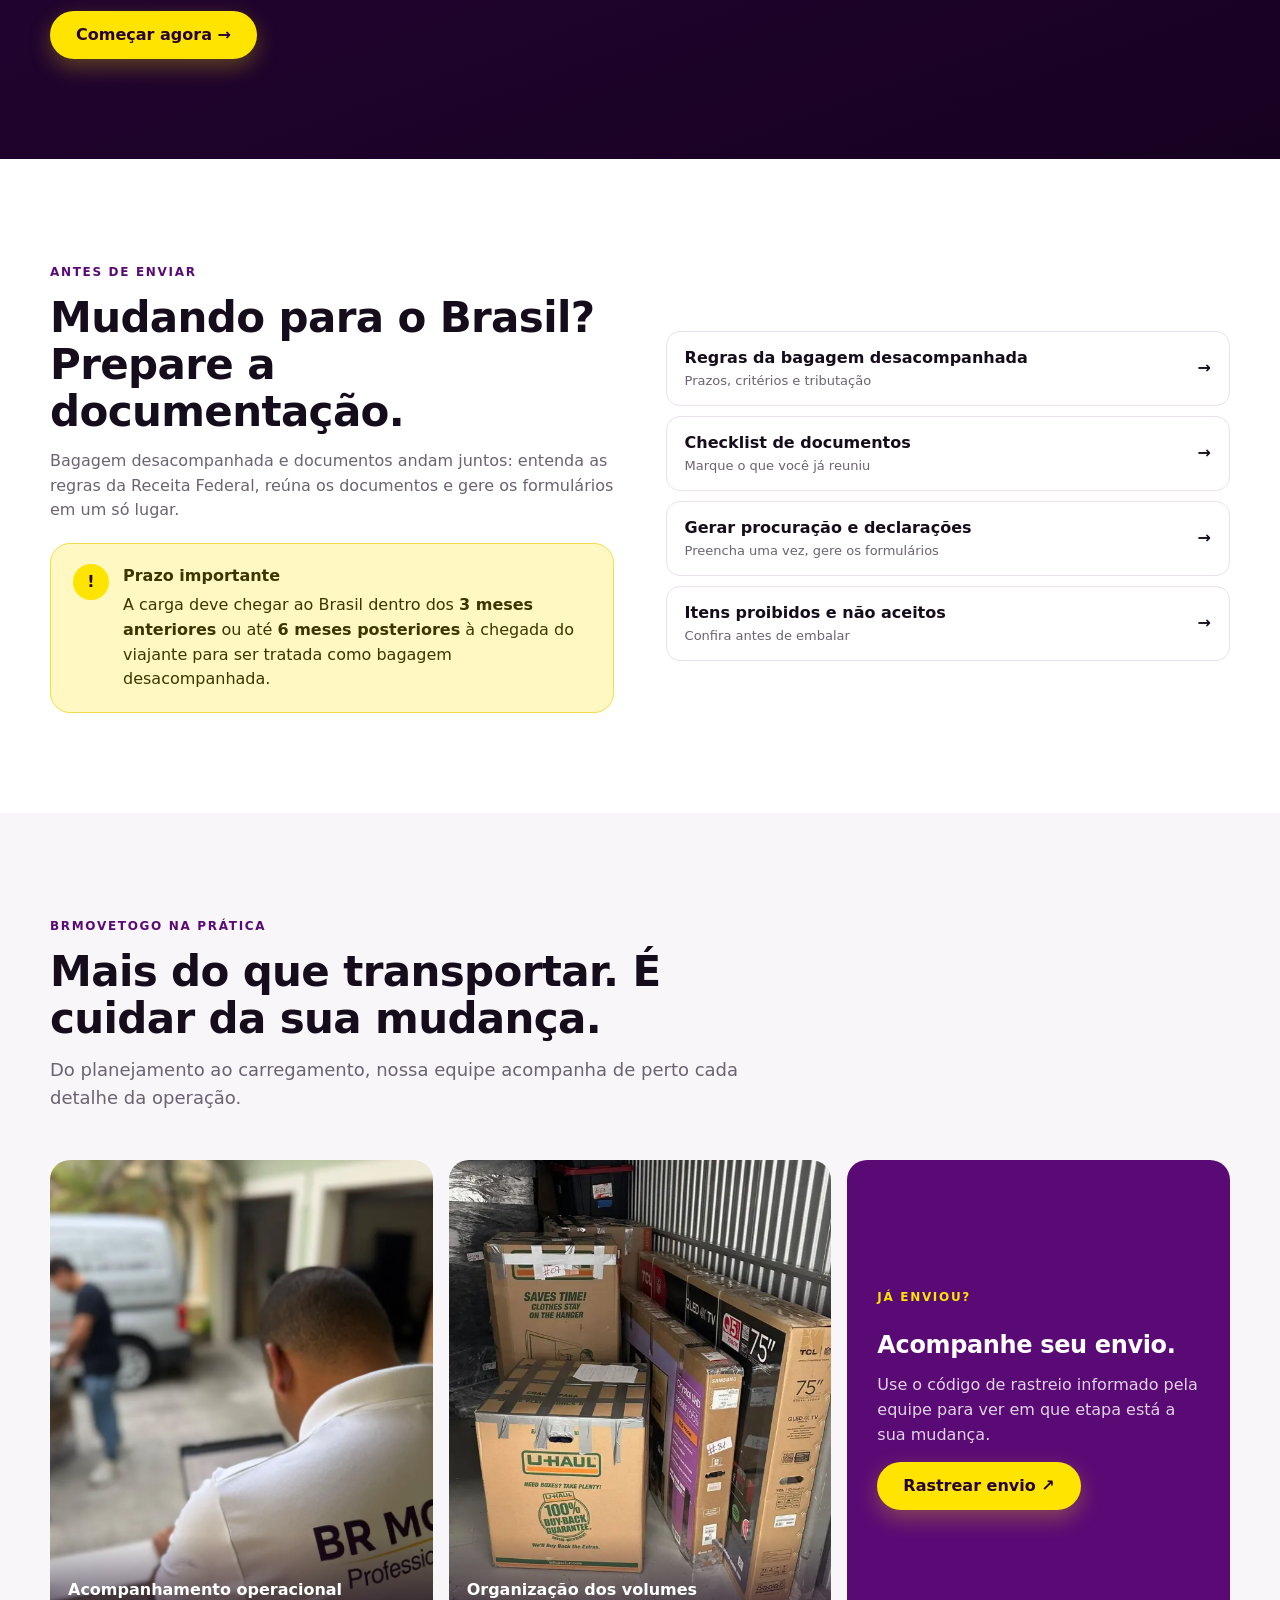
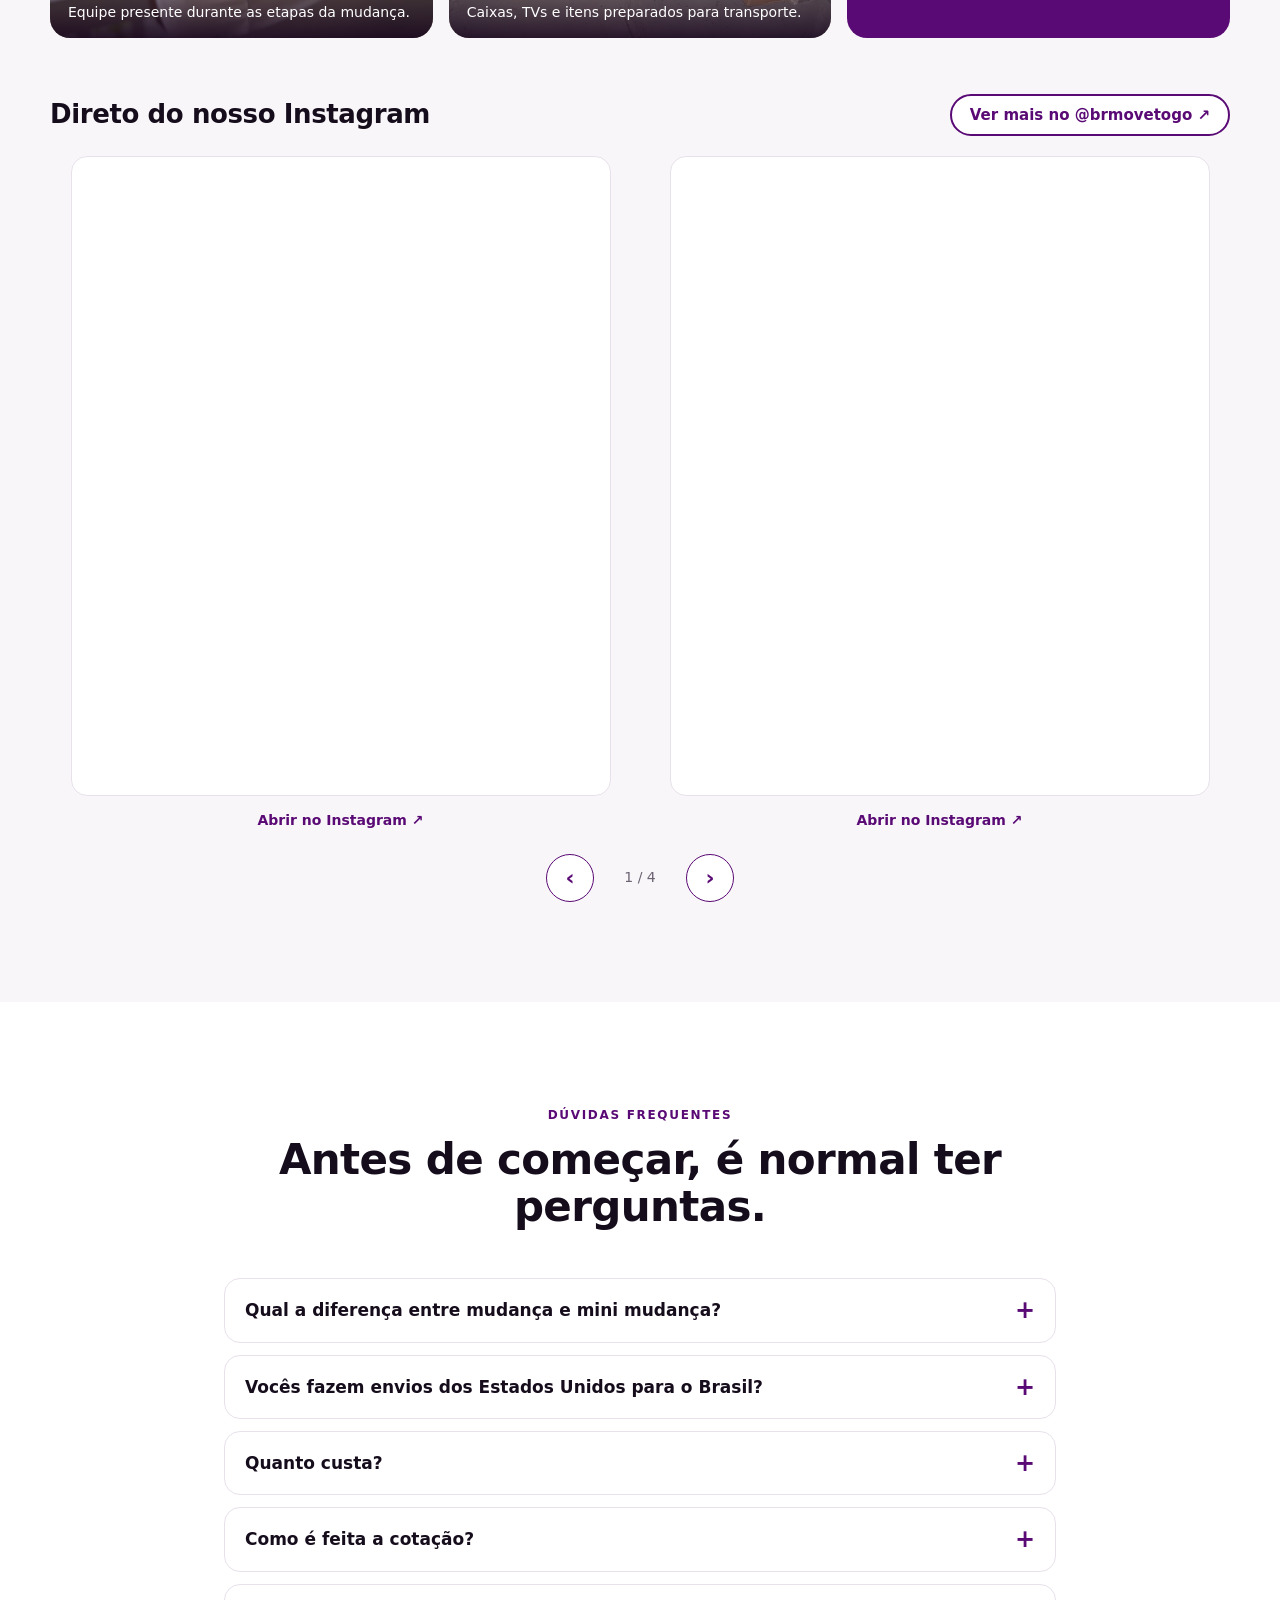
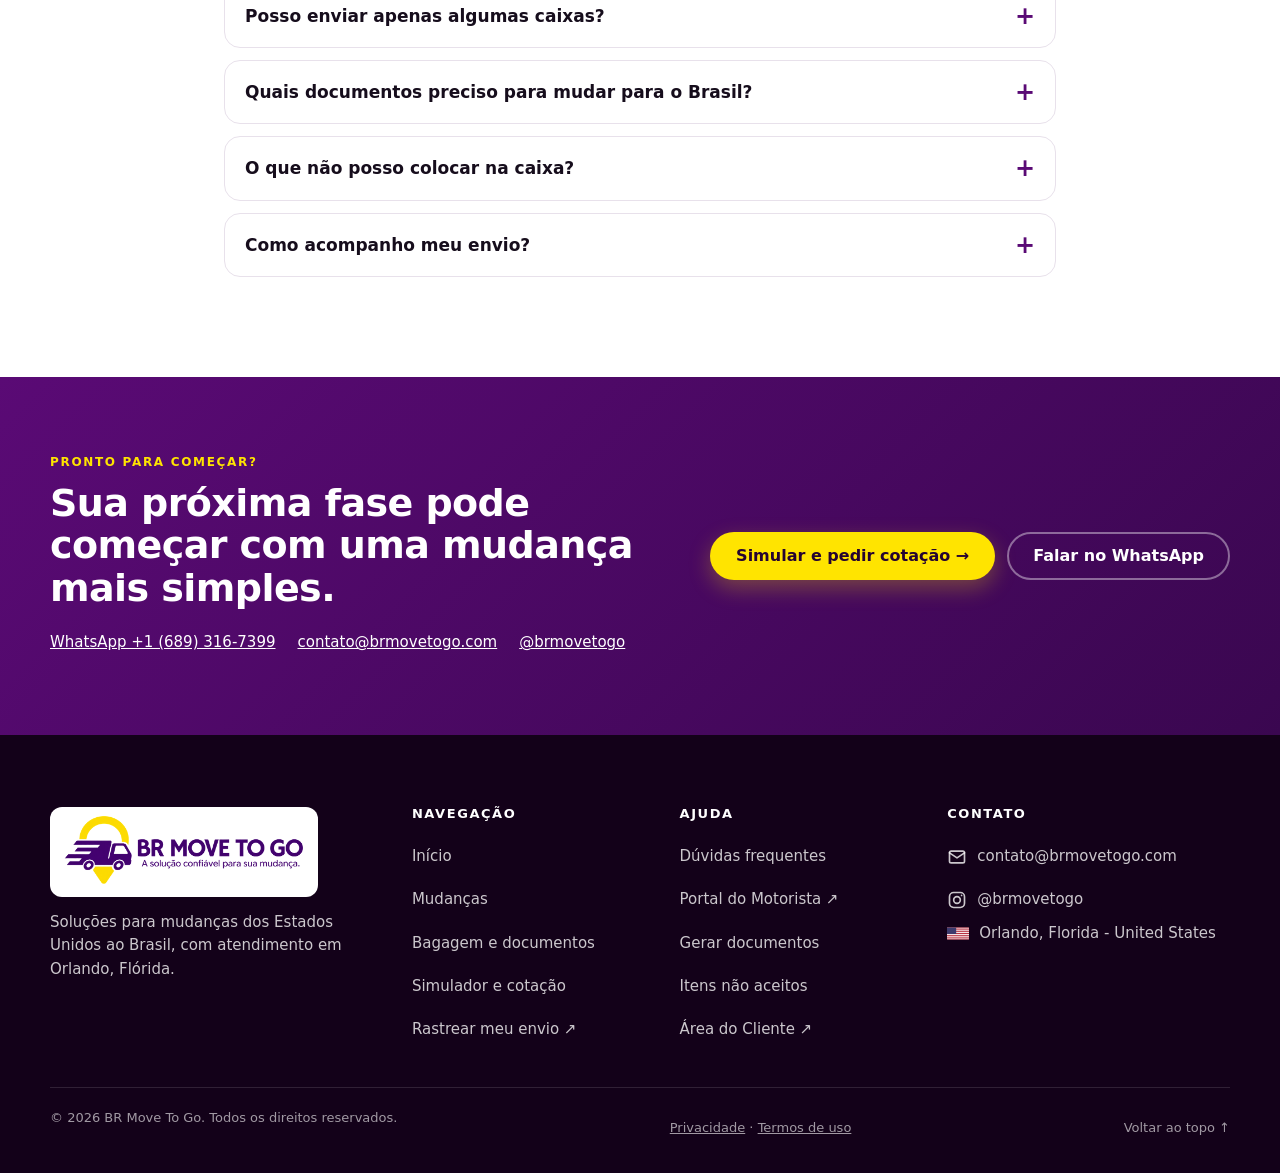
==== commit 3dd1b4e2: "Instagram: carrega todos os posts do carrossel ao se aproximar do bloco Co-Authored-By: Claude Sonne" ====
--- a/index.html
+++ b/index.html
@@ -253,7 +253,7 @@
   </div>
 </div>
 
-<script src="/assets/site.js?v=ig3" defer></script>
+<script src="/assets/site.js?v=ig4" defer></script>
 <script>(function(){var p=document.querySelector(".hero-photo");if(!p)return;var s=[].slice.call(p.querySelectorAll(".hs")),d=p.querySelector(".hero-dots"),i=0,t,rm=window.matchMedia&&matchMedia("(prefers-reduced-motion: reduce)").matches;s.forEach(function(_,k){var b=document.createElement("button");b.type="button";b.setAttribute("aria-label","Foto "+(k+1));b.onclick=function(){go(k);play()};d.appendChild(b)});function go(n){i=(n+s.length)%s.length;s.forEach(function(e,k){e.classList.toggle("on",k===i)});[].forEach.call(d.children,function(b,k){b.classList.toggle("on",k===i)})}function play(){clearInterval(t);if(!rm)t=setInterval(function(){go(i+1)},4500)}p.addEventListener("mouseenter",function(){clearInterval(t)});p.addEventListener("mouseleave",play);var x=0;p.addEventListener("touchstart",function(e){x=e.touches[0].clientX},{passive:true});p.addEventListener("touchend",function(e){var dx=e.changedTouches[0].clientX-x;if(Math.abs(dx)>40){go(i+(dx<0?1:-1));play()}});document.addEventListener("visibilitychange",function(){document.hidden?clearInterval(t):play()});go(0);play()})()</script>
 <script src="/assets/track.js?v=ux3" defer></script></body>
 </html>
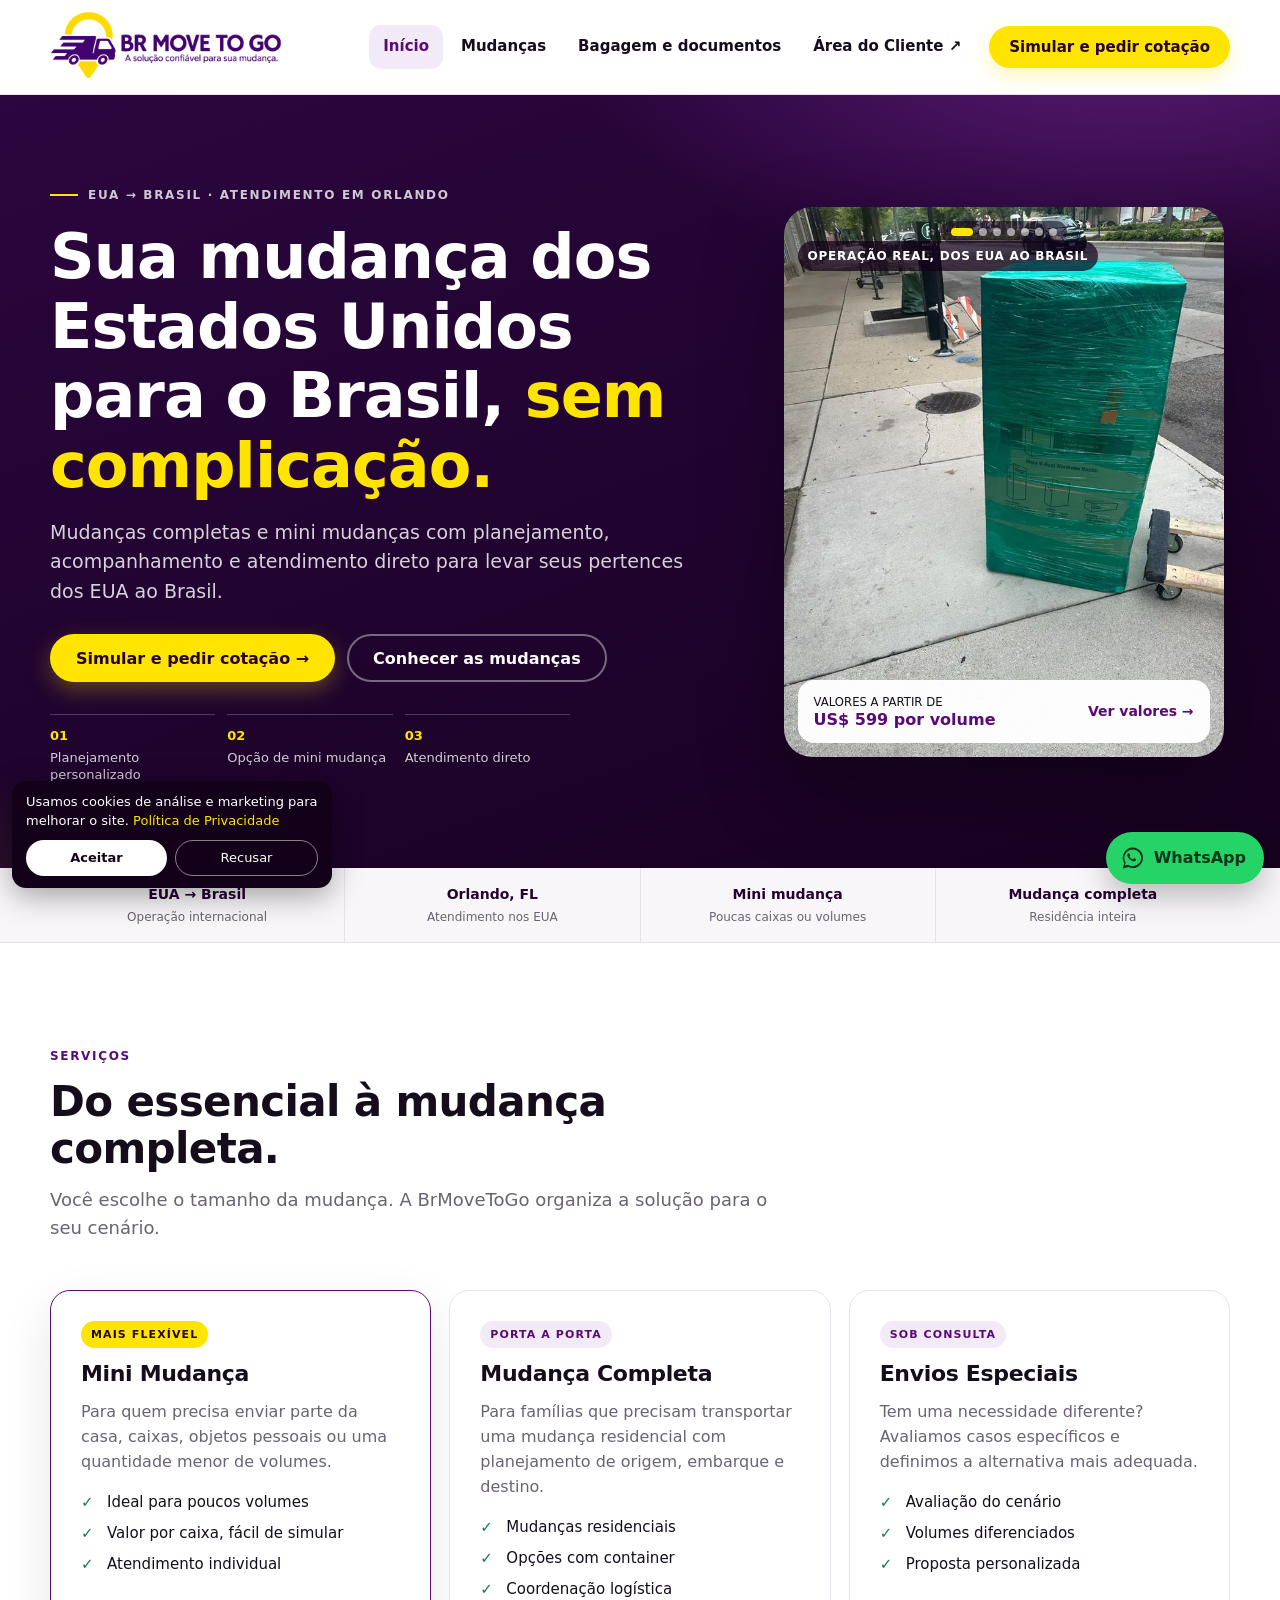
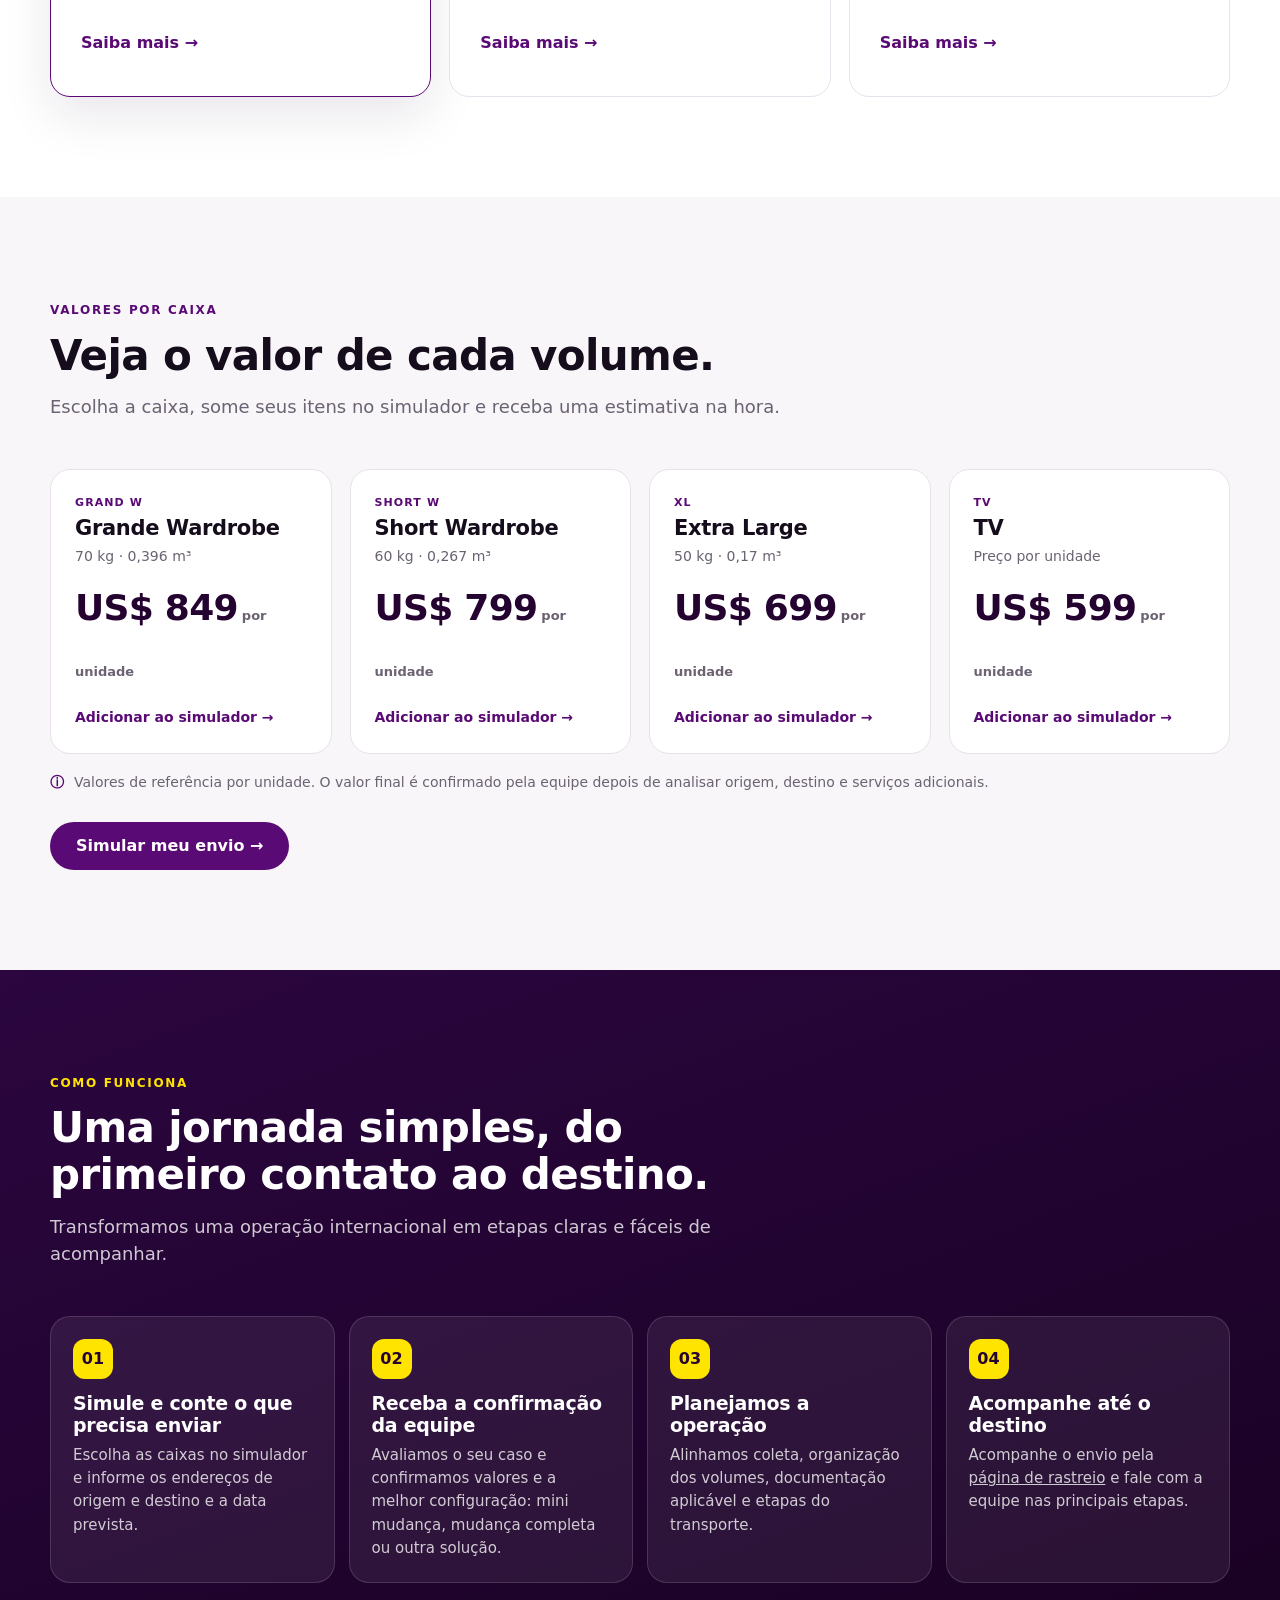
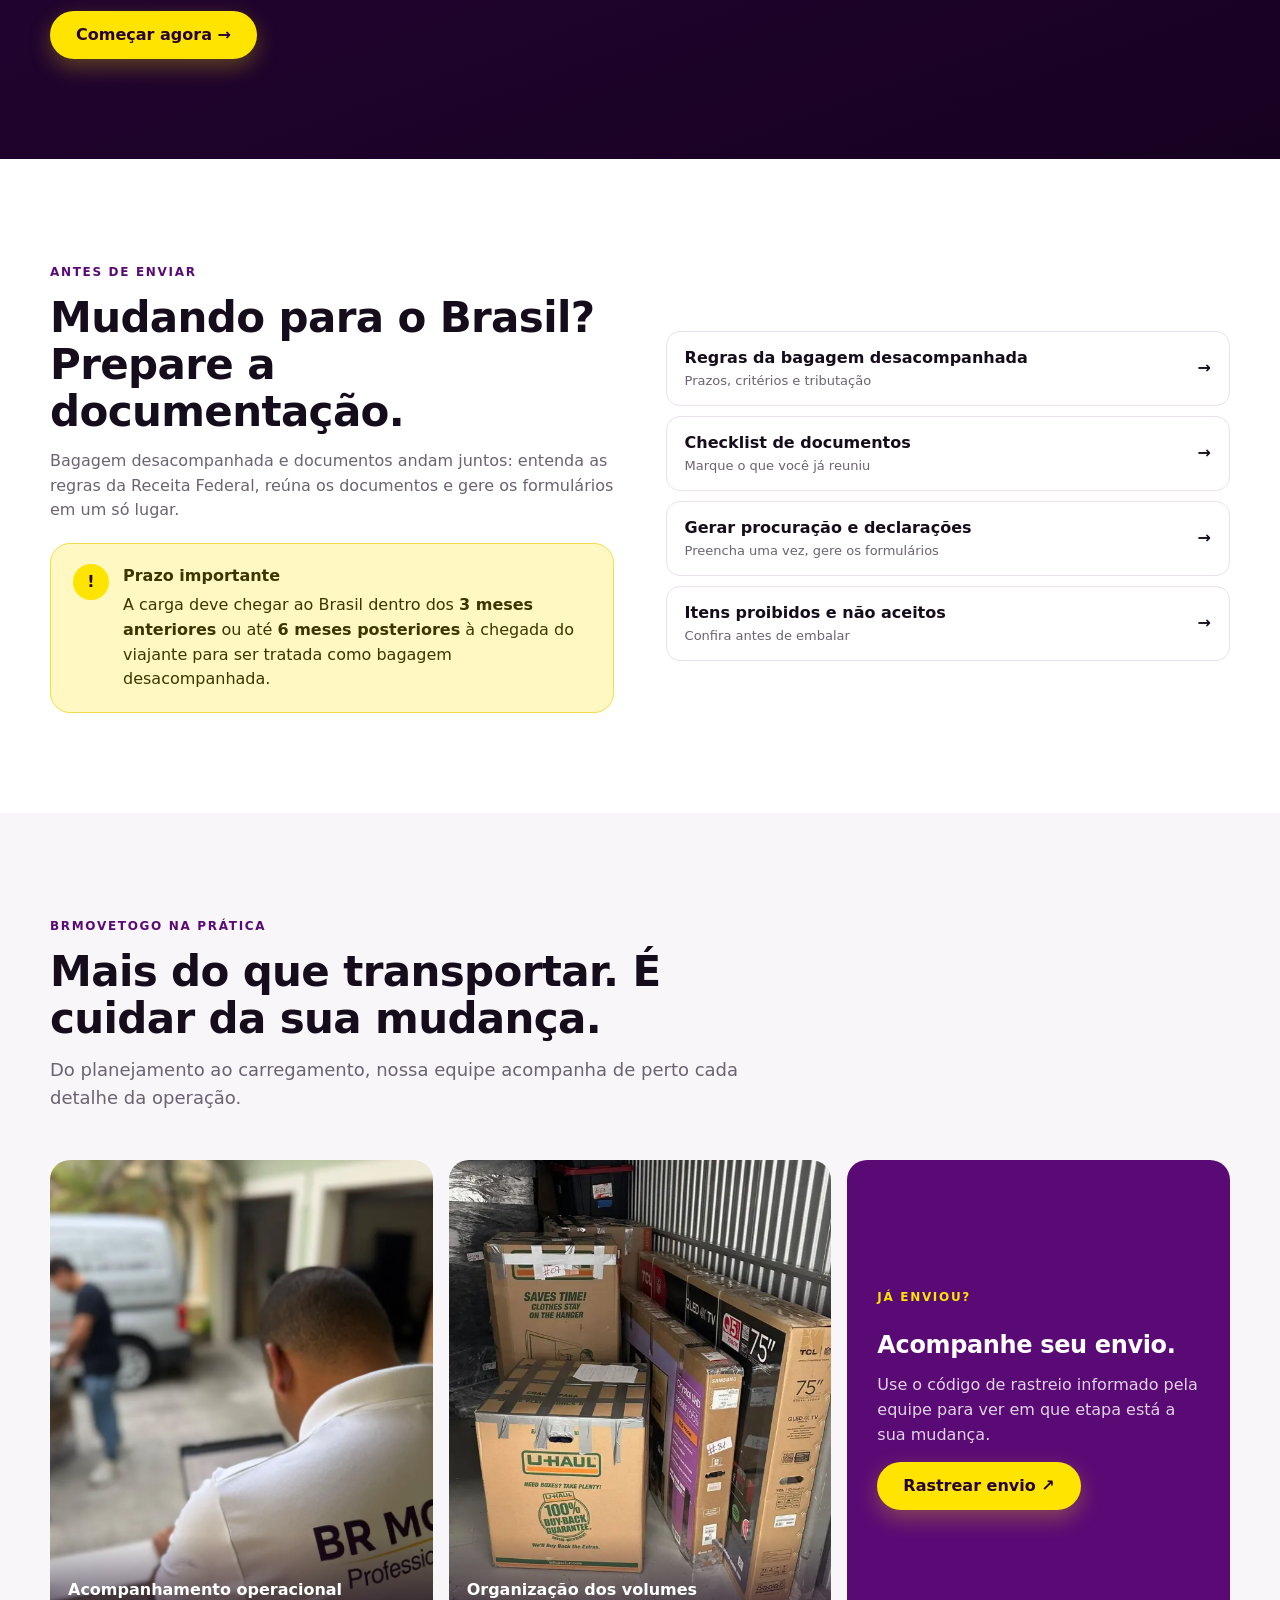
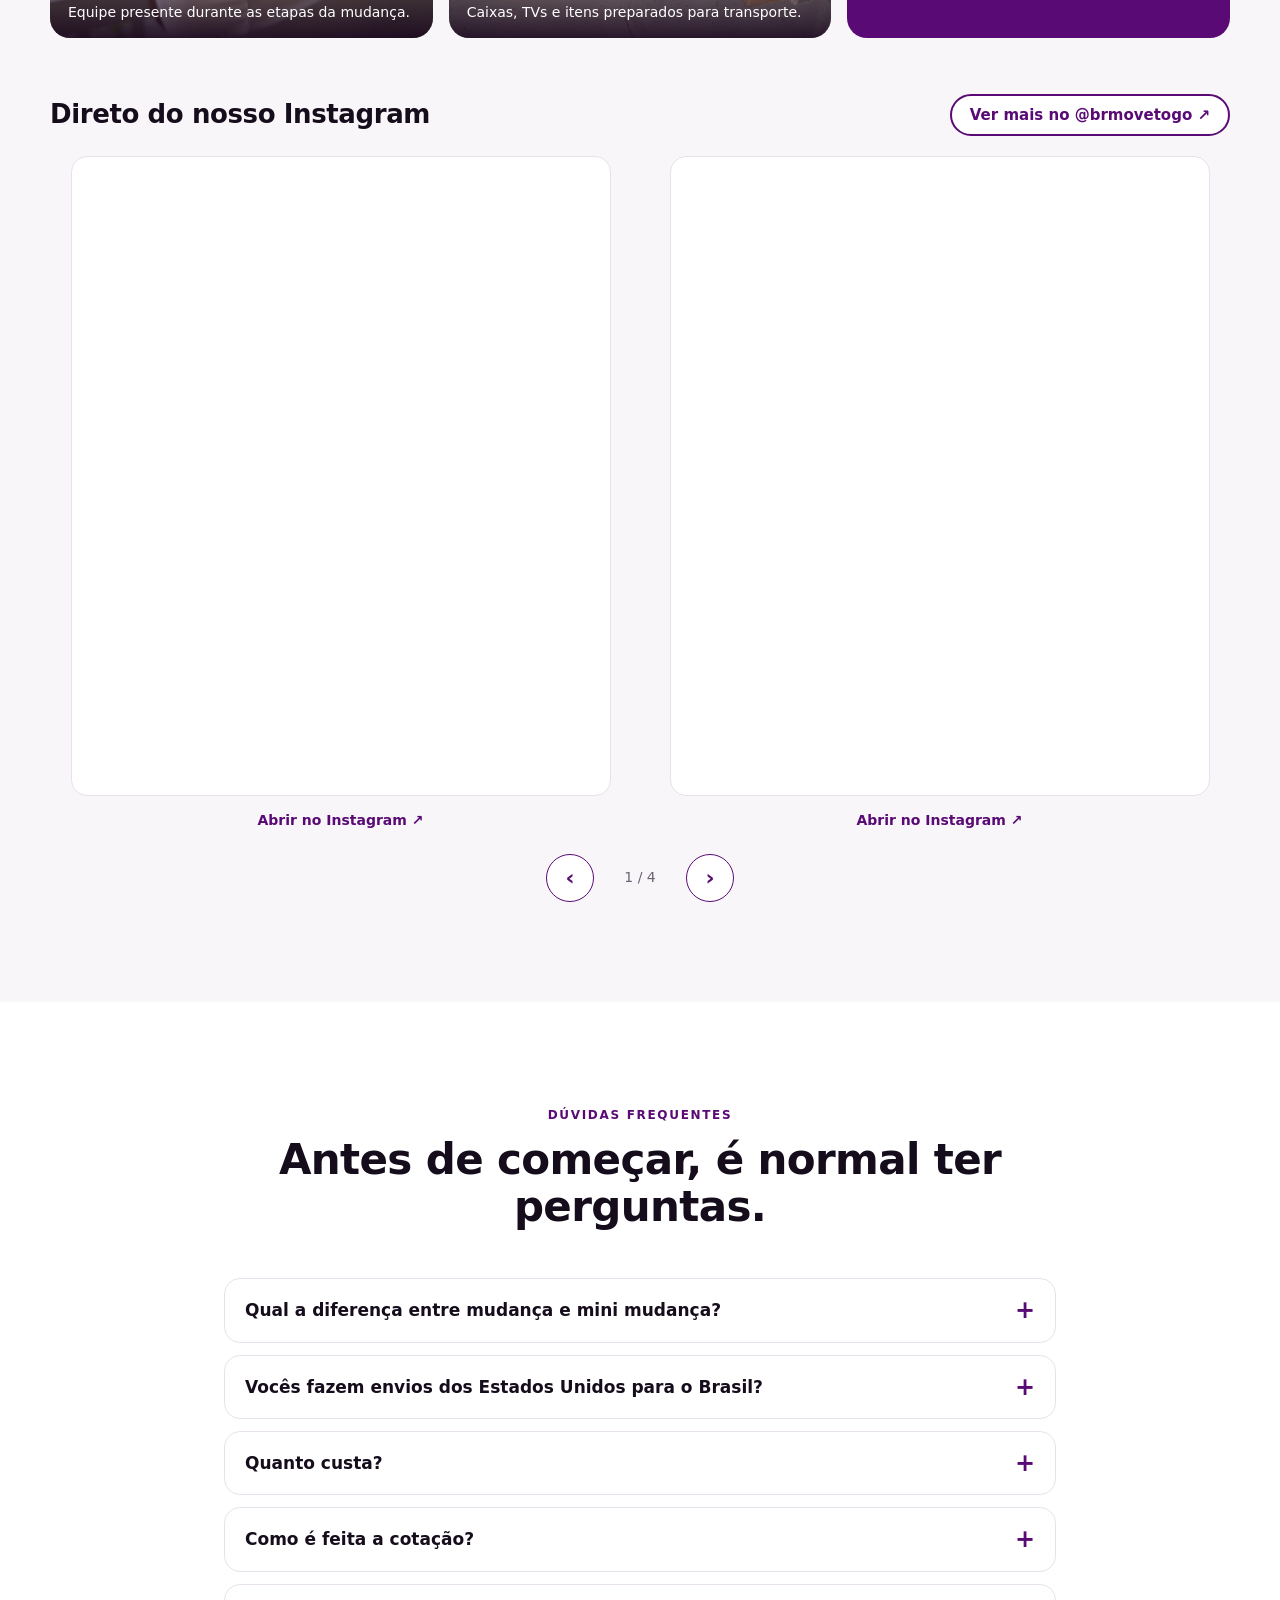
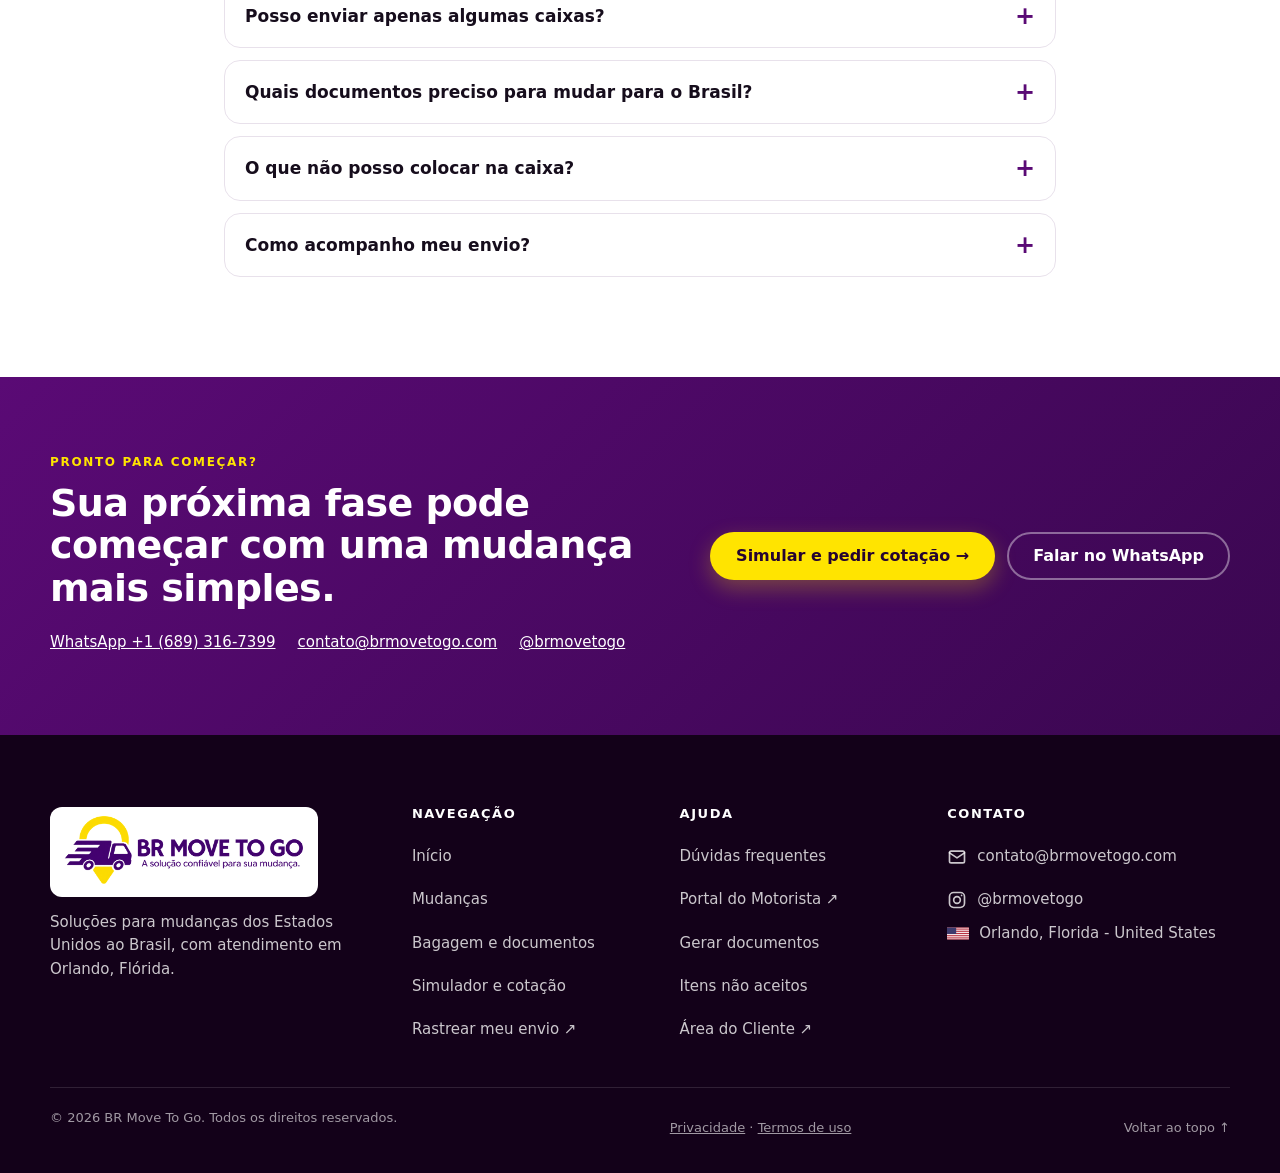
==== commit 3f9c08f6: "Carrossel do Instagram: troca automática mais robusta (pausa só com mouse em cima, toque pausa 15 s," ====
--- a/index.html
+++ b/index.html
@@ -253,7 +253,7 @@
   </div>
 </div>
 
-<script src="/assets/site.js?v=ig4" defer></script>
+<script src="/assets/site.js?v=ig5" defer></script>
 <script>(function(){var p=document.querySelector(".hero-photo");if(!p)return;var s=[].slice.call(p.querySelectorAll(".hs")),d=p.querySelector(".hero-dots"),i=0,t,rm=window.matchMedia&&matchMedia("(prefers-reduced-motion: reduce)").matches;s.forEach(function(_,k){var b=document.createElement("button");b.type="button";b.setAttribute("aria-label","Foto "+(k+1));b.onclick=function(){go(k);play()};d.appendChild(b)});function go(n){i=(n+s.length)%s.length;s.forEach(function(e,k){e.classList.toggle("on",k===i)});[].forEach.call(d.children,function(b,k){b.classList.toggle("on",k===i)})}function play(){clearInterval(t);if(!rm)t=setInterval(function(){go(i+1)},4500)}p.addEventListener("mouseenter",function(){clearInterval(t)});p.addEventListener("mouseleave",play);var x=0;p.addEventListener("touchstart",function(e){x=e.touches[0].clientX},{passive:true});p.addEventListener("touchend",function(e){var dx=e.changedTouches[0].clientX-x;if(Math.abs(dx)>40){go(i+(dx<0?1:-1));play()}});document.addEventListener("visibilitychange",function(){document.hidden?clearInterval(t):play()});go(0);play()})()</script>
 <script src="/assets/track.js?v=ux3" defer></script></body>
 </html>
